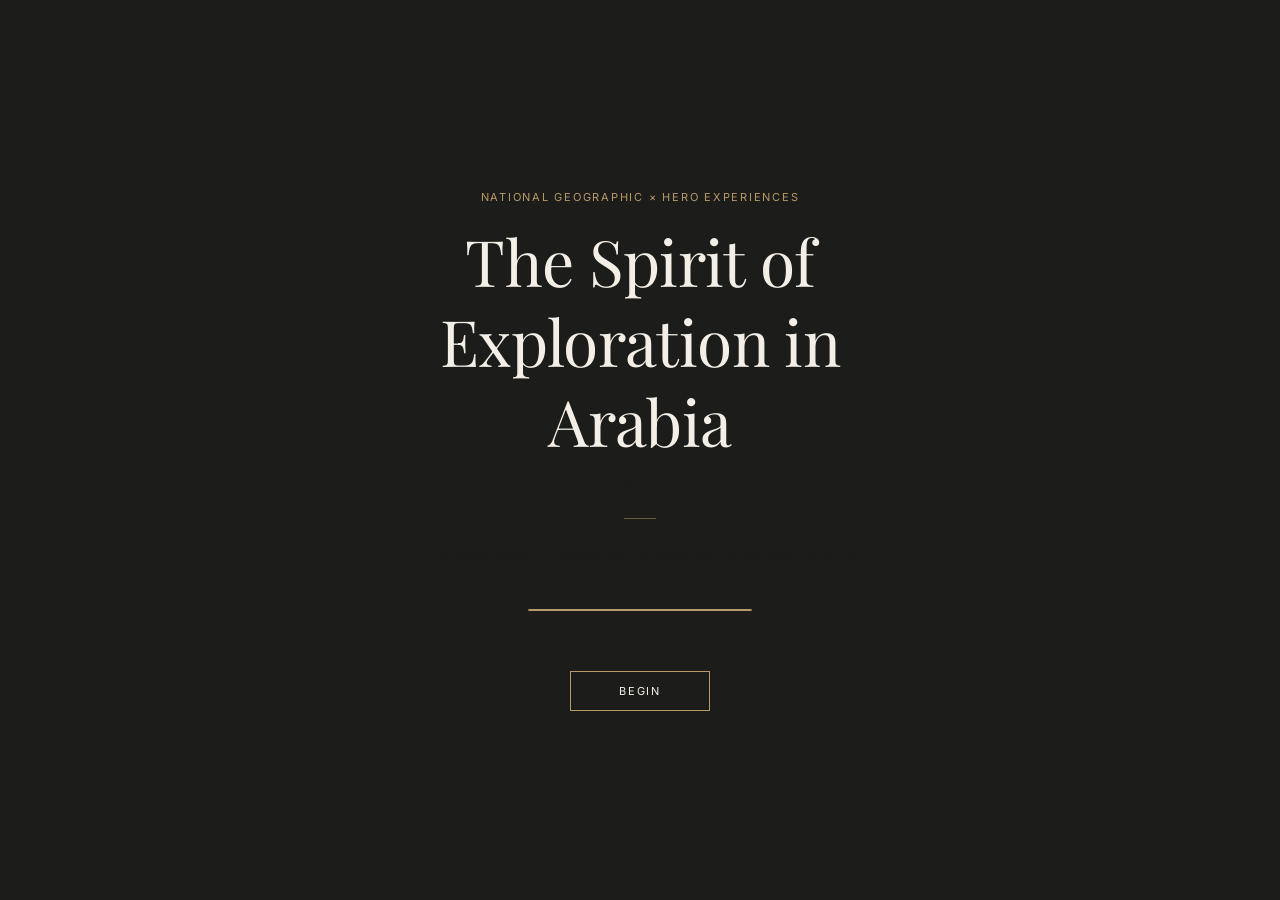
==== natgeo/index.html @ 559c43ec "Slide 11: restore full narrative, omit three desert bullets Restores second body paragraph ("Across " ====
<!doctype html>
<html lang="en-GB" data-deck-layout="locked">
<head>
<meta charset="utf-8">
<meta name="viewport" content="width=device-width, initial-scale=1, viewport-fit=cover">
<meta name="robots" content="noindex,nofollow">
<meta name="referrer" content="no-referrer">
<title>National Geographic × Hero Experiences — The Spirit of Exploration in Arabia</title>
<meta name="description" content="The spirit of exploration in Arabia — a story about discovery, landscape, and the case for an expedition built together.">
<meta name="theme-color" content="#1c1c1a">

<link rel="preload" href="../shared/fonts/playfair-display-400.woff2" as="font" type="font/woff2" crossorigin>
<link rel="preload" href="../shared/fonts/inter-400.woff2" as="font" type="font/woff2" crossorigin>
<link rel="preload" href="../shared/fonts/newsreader-400-italic.woff2" as="font" type="font/woff2" crossorigin>

<link rel="stylesheet" href="../shared/css/tokens.css">
<link rel="stylesheet" href="../shared/css/base.css">
<link rel="stylesheet" href="../shared/css/components.css">
<link rel="stylesheet" href="../shared/css/print.css" media="print">
</head>

<body>

<a href="#sec-cover" class="skip-link">Skip to deck</a>

<div class="review-banner" role="status" aria-live="polite">
  <span>Review mode — image-direction annotations visible</span>
  <span><kbd>R</kbd> to exit</span>
</div>

<div class="rotate-hint" role="dialog" aria-modal="true" aria-labelledby="rotate-hint-title">
  <div class="rotate-hint__view" data-rotate-view="portrait">
    <svg class="rotate-hint__icon rotate-hint__icon--rotate" viewBox="0 0 64 64" fill="none" stroke="currentColor" stroke-width="2" stroke-linecap="round" stroke-linejoin="round" aria-hidden="true">
      <rect x="22" y="6" width="20" height="52" rx="3"/>
      <line x1="28" y1="52" x2="36" y2="52"/>
    </svg>
    <h2 id="rotate-hint-title" class="rotate-hint__title">Rotate for the cinematic view</h2>
    <p class="rotate-hint__body">This deck reads best in landscape. Rotate your device for full-bleed imagery and side-by-side layouts.</p>
    <button class="rotate-hint__dismiss" type="button" data-rotate-hint-dismiss>Continue in portrait</button>
  </div>

  <div class="rotate-hint__view" data-rotate-view="landscape">
    <svg class="rotate-hint__icon" viewBox="0 0 64 64" fill="none" stroke="currentColor" stroke-width="2" stroke-linecap="round" stroke-linejoin="round" aria-hidden="true">
      <polyline points="10,22 10,10 22,10"/>
      <polyline points="42,10 54,10 54,22"/>
      <polyline points="54,42 54,54 42,54"/>
      <polyline points="22,54 10,54 10,42"/>
    </svg>
    <h2 class="rotate-hint__title">Go fullscreen</h2>
    <p class="rotate-hint__body">Tap below for the deepest immersion.</p>
    <button class="rotate-hint__action" type="button" data-rotate-hint-fullscreen>Enter fullscreen</button>
    <button class="rotate-hint__skip" type="button" data-rotate-hint-dismiss>Skip</button>
  </div>
</div>

<div id="splash" class="splash" role="dialog" aria-modal="true" aria-labelledby="splashTitle">
  <div class="splash__inner">
    <p class="splash__eyebrow">National Geographic × Hero Experiences</p>
    <h1 class="splash__title" id="splashTitle">The Spirit of Exploration in Arabia</h1>
    <p class="splash__subtitle">A story</p>
    <div class="splash__divider" aria-hidden="true"></div>
    <p class="splash__hint-text">This presentation is interactive. Navigate with arrow keys, scroll, or swipe.</p>
    <div class="splash__loader" aria-label="Loading images" id="splashLoader">
      <div class="splash__loader-bar" id="splashLoaderBar"></div>
    </div>
    <p class="splash__loading-label" id="splashLoadingLabel">Loading…</p>
    <button class="splash__btn" id="splashBtn" type="button" disabled aria-disabled="true">
      Begin
    </button>
  </div>
</div>

<main class="deck" id="deck" aria-label="National Geographic × Hero Experiences — The Spirit of Exploration in Arabia">

  <!-- =====================================================
       Slide 1 — Homepage / Cover (Immersive)
       Manager copy: NATIONAL GEOGRAPHIC × HERO EXPERIENCES /
       The Spirit of Exploration in Arabia
       ===================================================== -->
  <section class="section" id="sec-cover" data-slide="1" data-mode="immersive" data-image="full-bleed" aria-labelledby="cover-label">
    <div class="full-bleed full-bleed--soft-dim" aria-hidden="true">
      <picture class="responsive-image">
        <source type="image/webp" srcset="assets/images/01-cover-desktop.webp 1306w" sizes="100vw">
        <source type="image/jpeg" srcset="assets/images/01-cover-desktop.jpg 1306w" sizes="100vw">
        <img src="assets/images/01-cover-desktop.jpg" alt="" loading="eager" decoding="async" width="1306" height="871" fetchpriority="high">
      </picture>
    </div>

    <div class="section__meta meta">
      <span>01</span>
      <span>25.2°N · 55.3°E</span>
      <span>2026</span>
    </div>

    <div class="review-notes">
      <aside class="review-note review-note--intent" aria-label="Editorial intent">
        <span class="review-note__title">Intent</span>
        The deck opens as a story, not a pitch. First light on a dune, the lockup, a single line of intent. No claims, no badges. The cover and the closing slide bookend the deck — first light to last light.
      </aside>
      <aside class="review-note review-note--image" aria-label="Image-sourcing annotation">
        <span class="review-note__title">Image · Hero archive</span>
        Platinum Heritage landscape series — dune at first light, colour graded. Hero's own field photography. Quiet credibility, no signifiers.
      </aside>
    </div>

    <div class="section__inner cover">
      <div class="cover__type">
        <h1 id="cover-label" class="cover-label">National Geographic × Hero Experiences</h1>
        <p class="subhead">The Spirit of Exploration in Arabia</p>
        <p class="meta meta--on-dark">United Arab Emirates · 2026</p>
      </div>
    </div>

    <div class="section__foot">
      <div class="cover__logos" aria-label="Partner brandmarks">
        <picture class="brandmark__logo brandmark__logo--natgeo">
          <source type="image/webp" srcset="assets/images/natgeo-logo.webp">
          <img src="assets/images/natgeo-logo.png" alt="National Geographic" width="400" height="119" decoding="async">
        </picture>
        <picture class="brandmark__logo brandmark__logo--hero">
          <source type="image/webp" srcset="assets/images/hero-logo.webp">
          <img src="assets/images/hero-logo.png" alt="Hero Experiences Group" width="400" height="155" decoding="async">
        </picture>
      </div>
    </div>
  </section>

  <!-- =====================================================
       Slide 2 — 1. The Joy of Discovery (Immersive)
       ===================================================== -->
  <section class="section" id="sec-discovery" data-slide="2" data-mode="immersive" data-image="full-bleed" aria-labelledby="discovery-headline">
    <div class="full-bleed full-bleed--lower-band" aria-hidden="true">
      <picture class="responsive-image">
        <source type="image/webp" srcset="assets/images/Falcons-Platinum-100-mobile.webp 960w, assets/images/Falcons-Platinum-100-desktop.webp 1559w" sizes="100vw">
        <source type="image/jpeg" srcset="assets/images/Falcons-Platinum-100-mobile.jpg 960w, assets/images/Falcons-Platinum-100-desktop.jpg 1559w" sizes="100vw">
        <img src="assets/images/Falcons-Platinum-100-desktop.jpg" alt="" loading="lazy" decoding="async" width="1559" height="1009">
      </picture>
    </div>

    <div class="section__meta meta">
      <span>02</span>
      <span>25.2°N · 55.3°E</span>
      <span>2026</span>
    </div>

    <div class="review-notes">
      <aside class="review-note review-note--intent" aria-label="Editorial intent">
        <span class="review-note__title">Intent</span>
        The story begins with curiosity, not credentials. A falcon against an open horizon does the work of a hundred words. Establishes the documentary register the whole deck lives in.
      </aside>
      <aside class="review-note review-note--image" aria-label="Image-sourcing annotation">
        <span class="review-note__title">Image · Hero archive</span>
        Falcon in flight over the living desert — Platinum series. Field evidence: wildlife encountered, not staged.
      </aside>
    </div>

    <div class="section__inner" style="align-self: end;">
      <div class="overlay overlay--lower-band">
        <p class="meta meta--on-dark">The Joy of Discovery</p>
        <h2 id="discovery-headline" class="headline headline--lg headline--bone">The best journeys begin with curiosity.</h2>
        <div class="body">
          <p>A distant dune illuminated by the first light of day. A falcon gliding across an endless horizon. Tracks in the sand that reveal a story unseen. A conversation that changes how we understand a place.</p>
          <p>These are the moments that stay with us long after a journey ends. After years spent guiding guests through the deserts, mountains, and cultural landscapes of Arabia, we have seen how even the simplest moments of discovery can transform a person's connection to a place.</p>
        </div>
        <p class="caption">The world is still full of wonder.</p>
      </div>
    </div>
  </section>

  <!-- =====================================================
       Slide 3 — 2. Looking Closer (Restrained — split)
       ===================================================== -->
  <section class="section" id="sec-looking-closer" data-slide="3" data-mode="restrained" aria-labelledby="closer-headline">

    <div class="section__meta meta">
      <span>03</span>
      <span>24.8°N · 55.7°E</span>
      <span>2026</span>
    </div>

    <div class="review-notes">
      <aside class="review-note review-note--intent" aria-label="Editorial intent">
        <span class="review-note__title">Intent</span>
        Slows the pace. The argument is made through restraint — wildlife in habitat beside the lesson that the closer you look, the more there is to find. No claims yet, only attention.
      </aside>
      <aside class="review-note review-note--image" aria-label="Image-sourcing annotation">
        <span class="review-note__title">Image · Hero archive</span>
        Gazelle in DDCR habitat — wildlife thriving in an unexpected place. Conservation-magazine register.
      </aside>
    </div>

    <div class="section__inner">
      <div class="split">
        <div class="split__copy">
          <p class="section-label">Looking Closer</p>
          <h2 id="closer-headline" class="headline">At first glance, the landscapes of Arabia can seem vast and uncomplicated.</h2>
          <div class="body">
            <p>Yet the more time one spends here, the more the region reveals itself. Ancient wadis cut through mountains. Wildlife thrives in unexpected places. Seasonal migrations continue across landscapes that have shaped life for thousands of years.</p>
            <p>Every journey uncovers something new.</p>
          </div>
          <p class="pull pull--with-rule">It is a lesson we continue to learn ourselves: the closer you look, the more there is to discover.</p>
        </div>
        <div class="split__image" aria-hidden="true">
          <picture class="responsive-image">
            <source type="image/webp" srcset="assets/images/08-5-conservation-desktop.webp 900w" sizes="(max-width: 48em) 100vw, 50vw">
            <source type="image/jpeg" srcset="assets/images/08-5-conservation-desktop.jpg 900w" sizes="(max-width: 48em) 100vw, 50vw">
            <img src="assets/images/08-5-conservation-desktop.jpg" alt="" loading="lazy" decoding="async" width="900" height="1125">
          </picture>
        </div>
      </div>
    </div>
  </section>

  <!-- =====================================================
       Slide 4 — 3. Arabia (Immersive)
       ===================================================== -->
  <section class="section" id="sec-arabia" data-slide="4" data-mode="immersive" data-image="full-bleed" aria-labelledby="arabia-headline">
    <div class="full-bleed full-bleed--lower-band" aria-hidden="true">
      <picture class="responsive-image">
        <source type="image/webp" srcset="assets/images/03-5-arabia-mobile.webp 960w, assets/images/03-5-arabia-desktop.webp 1672w" sizes="100vw">
        <source type="image/jpeg" srcset="assets/images/03-5-arabia-mobile.jpg 960w, assets/images/03-5-arabia-desktop.jpg 1672w" sizes="100vw">
        <img src="assets/images/03-5-arabia-desktop.jpg" alt="" loading="lazy" decoding="async" width="1672" height="941">
      </picture>
    </div>

    <div class="section__meta meta">
      <span>04</span>
      <span>23.5°N · 54.0°E</span>
      <span>2026</span>
    </div>

    <div class="review-notes">
      <aside class="review-note review-note--intent" aria-label="Editorial intent">
        <span class="review-note__title">Intent</span>
        Geological and cultural scale, not tourist scale. Names Arabia as one of the world's great landscapes and earns the reader's seriousness for the chapters that follow.
      </aside>
    </div>

    <div class="section__inner" style="align-self: end;">
      <div class="overlay overlay--lower-band">
        <p class="meta meta--on-dark">Arabia</p>
        <h2 id="arabia-headline" class="headline headline--lg headline--bone">Arabia is one of the world's great landscapes.</h2>
        <div class="body">
          <p>A region where deserts, mountains, coastlines, islands, and ancient trade routes come together to form an extraordinary tapestry of natural and cultural heritage. For thousands of years, people have crossed these lands, adapting to their environment and building cultures deeply connected to place.</p>
          <p>Today, Arabia remains one of the world's most fascinating regions because so much of what makes it remarkable still endures.</p>
        </div>
      </div>
    </div>
  </section>

  <!-- =====================================================
       Slide 5 — 4. A Region of Stories (Restrained — split)
       ===================================================== -->
  <section class="section" id="sec-stories" data-slide="5" data-mode="restrained" aria-labelledby="stories-headline">

    <div class="section__meta meta">
      <span>05</span>
      <span>24.8°N · 55.7°E</span>
      <span>2026</span>
    </div>

    <div class="review-notes">
      <aside class="review-note review-note--intent" aria-label="Editorial intent">
        <span class="review-note__title">Intent</span>
        Moves from landscape to meaning. The stories are written into the land — migration routes, conservation, living traditions. The image carries the people; the copy names why they matter.
      </aside>
      <aside class="review-note review-note--image" aria-label="Image-sourcing annotation">
        <span class="review-note__title">Image · Hero archive</span>
        Bedouin gathering in the tent — living tradition, not performance. The storytellers are the families that still practise it.
      </aside>
    </div>

    <div class="section__inner">
      <div class="split">
        <div class="split__copy">
          <p class="section-label">A Region of Stories</p>
          <h2 id="stories-headline" class="headline">Every landscape tells a story.</h2>
          <div class="body">
            <p>Across Arabia, those stories are written into the land itself. They can be found in ancient migration routes, conservation successes, resilient communities, and traditions that continue to shape daily life today.</p>
            <p>Throughout our experiences across the region, we have watched travelers become increasingly curious about these stories and eager to engage with them more deeply.</p>
          </div>
          <p class="pull pull--with-rule">Exploration often begins with a landscape, but it is the stories behind it that create lasting meaning.</p>
        </div>
        <div class="split__image" aria-hidden="true">
          <picture class="responsive-image">
            <source type="image/webp" srcset="assets/images/08-5-culture-mobile.webp 960w, assets/images/08-5-culture-desktop.webp 1920w" sizes="(max-width: 48em) 100vw, 50vw">
            <source type="image/jpeg" srcset="assets/images/08-5-culture-mobile.jpg 960w, assets/images/08-5-culture-desktop.jpg 1920w" sizes="(max-width: 48em) 100vw, 50vw">
            <img src="assets/images/08-5-culture-desktop.jpg" alt="" loading="lazy" decoding="async" width="1920" height="1280">
          </picture>
        </div>
      </div>
    </div>
  </section>

  <!-- =====================================================
       Slide 6 — 5. What Makes a Place Memorable (Immersive)
       ===================================================== -->
  <section class="section" id="sec-memorable" data-slide="6" data-mode="immersive" data-image="full-bleed" aria-labelledby="memorable-headline">
    <div class="full-bleed full-bleed--soft-dim" aria-hidden="true">
      <picture class="responsive-image">
        <source type="image/webp" srcset="assets/images/Campfire-Platinum-27-mobile.webp 960w, assets/images/Campfire-Platinum-27-desktop.webp 1920w" sizes="100vw">
        <source type="image/jpeg" srcset="assets/images/Campfire-Platinum-27-mobile.jpg 960w, assets/images/Campfire-Platinum-27-desktop.jpg 1920w" sizes="100vw">
        <img src="assets/images/Campfire-Platinum-27-desktop.jpg" alt="" loading="lazy" decoding="async" width="1920" height="1512" style="object-position: center 55%;">
      </picture>
    </div>

    <div class="section__meta meta">
      <span>06</span>
      <span>24.8°N · 55.7°E</span>
      <span>2026</span>
    </div>

    <div class="review-notes">
      <aside class="review-note review-note--intent" aria-label="Editorial intent">
        <span class="review-note__title">Intent</span>
        The emotional thesis of the story: it is rarely the itinerary we remember. A fire under stars holds the feeling the words describe — a place made memorable by a moment, not an agenda.
      </aside>
      <aside class="review-note review-note--image" aria-label="Image-sourcing annotation">
        <span class="review-note__title">Image · Hero archive</span>
        Campfire beneath the desert sky — a small group, one fire. Intimacy against scale.
      </aside>
    </div>

    <div class="section__inner">
      <div class="overlay">
        <p class="meta meta--on-dark">What Makes a Place Memorable</p>
        <h2 id="memorable-headline" class="headline headline--lg headline--bone">Long after a journey ends, it is rarely the itinerary we remember.</h2>
        <p class="caption">Instead, we remember the moments that changed how we saw a place: a landscape at first light, an unexpected wildlife encounter, or a conversation that revealed a different way of life. The most meaningful journeys do more than show us something new. They deepen our understanding of nature, culture, history, and ultimately ourselves.</p>
      </div>
    </div>
  </section>

  <!-- =====================================================
       Slide 7 — 6. The National Geographic Spirit (Restrained — text only)
       ===================================================== -->
  <section class="section" id="sec-natgeo-spirit" data-slide="7" data-mode="restrained" aria-labelledby="spirit-headline">

    <div class="section__meta meta">
      <span>07</span>
      <span>25.2°N · 55.3°E</span>
      <span>2026</span>
    </div>

    <div class="review-notes">
      <aside class="review-note review-note--intent" aria-label="Editorial intent">
        <span class="review-note__title">Intent</span>
        Honours National Geographic in words, not logos. The stargazing image on the right is the visual argument — a guide pointing at stars is the spirit of NatGeo exploration made literal and field-real.
      </aside>
      <aside class="review-note review-note--image" aria-label="Image-sourcing annotation">
        <span class="review-note__title">Image · Hero archive</span>
        Telescope-led astronomy with a guide — field science, field curiosity. The image is from slide 12 (Education) and echoes NatGeo's mission without using any NatGeo-owned imagery.
      </aside>
    </div>

    <div class="section__inner">
      <div class="split">
        <div class="split__copy">
          <p class="section-label">The National Geographic Spirit</p>
          <h2 id="spirit-headline" class="headline">For more than a century, National Geographic has inspired people to explore the world with curiosity and purpose.</h2>
          <div class="body" style="margin-top: var(--space-5);">
            <p>Its legacy is rooted in discovery, science, conservation, and storytelling. Through its work, generations have been encouraged not only to see new places, but to understand them more deeply.</p>
          </div>
          <p class="pull pull--with-rule">That spirit of exploration continues to resonate today, and it is one of the reasons Arabia presents such a compelling opportunity. Beneath its dramatic landscapes lies a wealth of natural, cultural, and human stories waiting to be explored.</p>
        </div>
        <div class="split__image" aria-hidden="true" style="max-height: 680px;">
          <picture class="responsive-image">
            <source type="image/webp" srcset="assets/images/08-5-education-desktop.webp 900w" sizes="(max-width: 48em) 100vw, 50vw">
            <source type="image/jpeg" srcset="assets/images/08-5-education-desktop.jpg 900w" sizes="(max-width: 48em) 100vw, 50vw">
            <img src="assets/images/08-5-education-desktop.jpg" alt="" loading="lazy" decoding="async" width="900" height="1125">
          </picture>
        </div>
      </div>
    </div>
  </section>

  <!-- =====================================================
       Slide 8 — 7. Why This Feels Natural (Immersive)
       ===================================================== -->
  <section class="section" id="sec-natural" data-slide="8" data-mode="immersive" data-image="full-bleed" aria-labelledby="natural-headline">
    <div class="full-bleed full-bleed--soft-dim" aria-hidden="true">
      <picture class="responsive-image">
        <source type="image/webp" srcset="assets/images/07-solution-mobile.webp 960w, assets/images/07-solution-desktop.webp 1920w" sizes="100vw">
        <source type="image/jpeg" srcset="assets/images/07-solution-mobile.jpg 960w, assets/images/07-solution-desktop.jpg 1920w" sizes="100vw">
        <img src="assets/images/07-solution-desktop.jpg" alt="" loading="lazy" decoding="async" width="1920" height="1281">
      </picture>
    </div>

    <div class="section__meta meta">
      <span>08</span>
      <span>24.8°N · 55.7°E</span>
      <span>2026</span>
    </div>

    <div class="review-notes">
      <aside class="review-note review-note--intent" aria-label="Editorial intent">
        <span class="review-note__title">Intent</span>
        Makes the partnership feel inevitable rather than transactional. Arabia is exactly the kind of place National Geographic has always been drawn to — nature, culture, history, and human experience in one landscape.
      </aside>
    </div>

    <div class="section__inner">
      <div class="overlay overlay--lower-band">
        <p class="meta meta--on-dark">Why This Feels Natural</p>
        <h2 id="natural-headline" class="headline headline--lg headline--bone">National Geographic has always been drawn to places where nature, culture, history, and human experience intersect.</h2>
        <p class="caption">Arabia offers exactly that. Its landscapes have been shaped by movement, adaptation, and connection for thousands of years. Here, conservation stories sit alongside living traditions, and ancient routes continue to influence modern exploration. It is a region that rewards curiosity and invites deeper discovery.</p>
      </div>
    </div>
  </section>

  <!-- =====================================================
       Slide 9 — 8. Why We Believe This Matters (Restrained — split)
       Credentials woven into narrative (per manager) — field photo, not logos.
       ===================================================== -->
  <section class="section" id="sec-why-matters" data-slide="9" data-mode="restrained" aria-labelledby="matters-headline">

    <div class="section__meta meta">
      <span>09</span>
      <span>24.8°N · 55.7°E</span>
      <span>2026</span>
    </div>

    <div class="review-notes">
      <aside class="review-note review-note--intent" aria-label="Editorial intent">
        <span class="review-note__title">Intent</span>
        Hero's credibility, told as story, not résumé. The brands and the numbers (Platinum Heritage, balloon flights, hundreds of thousands of guests, a decade) live inside the prose; the image shows Hero already behaving like an expedition operator. No awards wall, no logos.
      </aside>
      <aside class="review-note review-note--image" aria-label="Image-sourcing annotation">
        <span class="review-note__title">Image · Hero archive</span>
        A guide and guests in the field — the credential is the operating evidence, not a certificate. Field photography replaces the old credentials slide.
      </aside>
    </div>

    <div class="section__inner">
      <div class="split">
        <div class="split__copy">
          <p class="section-label">Why We Believe This Matters</p>
          <h2 id="matters-headline" class="headline">For more than a decade, Hero Experiences has introduced guests to some of Arabia's most remarkable landscapes.</h2>
          <div class="body">
            <p>Through Platinum Heritage, Hero Balloon Flights, The Dubai Balloon, and Absolute Adventure, we have welcomed hundreds of thousands of guests to the region. Across deserts, mountains, heritage sites, and wilderness areas, we have seen the same pattern emerge again and again. People often arrive expecting an activity and leave with something far more meaningful: a connection to the landscape, the culture, and the stories that define a place.</p>
            <p>Through years of operating immersive experiences across Arabia, we have built the local expertise, partnerships, and operational capability needed to transform exploration into meaningful guest experiences.</p>
          </div>
          <p class="pull pull--with-rule">We believe National Geographic is uniquely positioned to deepen that connection.</p>
        </div>
        <div class="split__image" aria-hidden="true">
          <picture class="responsive-image">
            <source type="image/webp" srcset="assets/images/05a-hero-mobile.webp 960w, assets/images/05a-hero-desktop.webp 1400w" sizes="(max-width: 48em) 100vw, 50vw">
            <source type="image/jpeg" srcset="assets/images/05a-hero-mobile.jpg 960w, assets/images/05a-hero-desktop.jpg 1400w" sizes="(max-width: 48em) 100vw, 50vw">
            <img src="assets/images/05a-hero-desktop.jpg" alt="" loading="lazy" decoding="async" width="1400" height="2100">
          </picture>
        </div>
      </div>
    </div>
  </section>

  <!-- =====================================================
       Slide 10 — 9. The Opportunity (Immersive)
       ===================================================== -->
  <section class="section" id="sec-opportunity" data-slide="10" data-mode="immersive" data-image="full-bleed" aria-labelledby="opportunity-headline">
    <div class="full-bleed full-bleed--soft-dim" aria-hidden="true">
      <picture class="responsive-image">
        <source type="image/webp" srcset="assets/images/03-vision-mobile.webp 960w, assets/images/03-vision-desktop.webp 1920w" sizes="100vw">
        <source type="image/jpeg" srcset="assets/images/03-vision-mobile.jpg 960w, assets/images/03-vision-desktop.jpg 1920w" sizes="100vw">
        <img src="assets/images/03-vision-desktop.jpg" alt="" loading="lazy" decoding="async" width="1920" height="2881">
      </picture>
    </div>

    <div class="section__meta meta">
      <span>10</span>
      <span>25.2°N · 55.3°E</span>
      <span>2026</span>
    </div>

    <div class="review-notes">
      <aside class="review-note review-note--intent" aria-label="Editorial intent">
        <span class="review-note__title">Intent</span>
        Names what the two organisations can make together — an expedition experience rooted in exploration, learning, conservation, and discovery. Not a tour. The first time the deck states the proposition, and it lands as possibility, not pitch.
      </aside>
    </div>

    <div class="section__inner">
      <div class="overlay">
        <p class="meta meta--on-dark">The Opportunity</p>
        <h2 id="opportunity-headline" class="headline headline--bone">Together, National Geographic and Hero Experiences can create an expedition experience rooted in exploration, learning, conservation, and discovery.</h2>
        <p class="caption">Not simply a tour or an attraction, but a thoughtfully designed journey that helps travelers better understand one of the world's most remarkable regions. By combining National Geographic's legacy of storytelling and exploration with Hero's experience operating immersive adventures across Arabia, we have an opportunity to create something genuinely distinctive.</p>
      </div>
    </div>
  </section>

  <!-- =====================================================
       Slide 11 — 10. Beginning in Abu Dhabi (Immersive — list)
       ===================================================== -->
  <section class="section" id="sec-abu-dhabi" data-slide="11" data-mode="restrained" aria-labelledby="abudhabi-headline">

    <div class="section__meta meta">
      <span>11</span>
      <span>24.4°N · 54.4°E</span>
      <span>2026</span>
    </div>

    <div class="review-notes">
      <aside class="review-note review-note--intent" aria-label="Editorial intent">
        <span class="review-note__title">Intent</span>
        The three tabs turn the Abu Dhabi chapter into a curated field survey — reader moves through Desert, Coastal, Mountain like turning pages in a NatGeo feature. Each landscape photograph is evidence that the expedition has range.
      </aside>
      <aside class="review-note review-note--image" aria-label="Image-sourcing annotation">
        <span class="review-note__title">Images · to be commissioned (Coastal + Mountain)</span>
        Desert tab uses existing Hero archive (DDCR reserve). Coastal and Mountain tabs are placeholders — commission: mangrove channel (coastal), Ras Al Khaimah ridgeline (mountain). Both at golden hour, documentary register.
      </aside>
    </div>

    <div class="section__inner">
      <p class="section-label">Beginning in Abu Dhabi</p>
      <h2 id="abudhabi-headline" class="headline">Every great expedition needs a place to begin.</h2>
      <div class="body" style="margin-top: var(--space-4);">
        <p>In Abu Dhabi, different worlds come into close proximity. Vast desert horizons meet coastal ecosystems. Protected wildlife landscapes sit alongside living cultural traditions that remain closely tied to place.</p>
        <p>Across the UAE, identity is shaped by three interconnected landscapes and ways of life: desert, coastal, and mountain. The coastal heritage of the UAE, rooted in its founding communities, maritime traditions, and seafaring culture, remains one of its least interpreted dimensions for contemporary travelers. Here, that coastal story is not separate from the desert, but part of a continuous landscape of movement, trade, and survival shaped over generations.</p>
      </div>

      <div class="tabs-editorial" role="tablist" data-tabs-editorial style="margin-top: var(--space-5);">
        <button class="tab-btn-editorial is-active" type="button" role="tab" data-tab="desert" aria-selected="true">Desert</button>
        <button class="tab-btn-editorial" type="button" role="tab" data-tab="coastal" aria-selected="false">Coastal</button>
        <button class="tab-btn-editorial" type="button" role="tab" data-tab="mountain" aria-selected="false">Mountain</button>
      </div>

      <div class="tab-panel-editorial is-active" data-tab="desert" role="tabpanel">
        <div class="landscape-tab">
          <picture class="responsive-image">
            <source type="image/webp" srcset="assets/images/Place_Right_DDCR-mobile.webp 960w, assets/images/Place_Right_DDCR-desktop.webp 1920w" sizes="100vw">
            <source type="image/jpeg" srcset="assets/images/Place_Right_DDCR-mobile.jpg 960w, assets/images/Place_Right_DDCR-desktop.jpg 1920w" sizes="100vw">
            <img src="assets/images/Place_Right_DDCR-desktop.jpg" alt="Dubai Desert Conservation Reserve — vast dunes and ghaf trees in a protected landscape" loading="lazy" decoding="async" width="1920" height="1080" style="object-position: center 75%;">
          </picture>
        </div>
        <p class="landscape-tab__caption">The Dubai Desert Conservation Reserve — UAE's first national park. Vast dunes, oryx, gazelle, and ghaf forest restored over three decades of active conservation.</p>
      </div>

      <div class="tab-panel-editorial" data-tab="coastal" role="tabpanel">
        <div class="landscape-tab landscape-tab--placeholder" role="img" aria-label="Coastal landscape — image to be commissioned">
          <aside class="image-placeholder-note">
            <span class="image-placeholder-note__title">Image · to be commissioned · Coastal</span>
            <p class="image-placeholder-note__body">Mangrove channel at low tide, golden hour. Kayak or small boat in mid-ground. Roots visible, water reflective. Documentary register — no people staged.</p>
            <span class="image-placeholder-note__test">Test: conservation geography magazine, not a tourism brochure.</span>
          </aside>
        </div>
        <p class="landscape-tab__caption">Coastal mangrove ecosystems, island wildlife habitats, and living Emirati culture shaped by land and sea — the dimensions of Abu Dhabi that most expeditions have yet to reach.</p>
      </div>

      <div class="tab-panel-editorial" data-tab="mountain" role="tabpanel">
        <div class="landscape-tab landscape-tab--placeholder" role="img" aria-label="Mountain landscape — image to be commissioned">
          <aside class="image-placeholder-note">
            <span class="image-placeholder-note__title">Image · to be commissioned · Mountain</span>
            <p class="image-placeholder-note__body">Ras Al Khaimah ridgeline at blue hour. Dramatic relief, rocky terrain. No figures — landscape only. Atmospheric mist optional.</p>
            <span class="image-placeholder-note__test">Test: Nat Geo geography feature, not a hiking brochure.</span>
          </aside>
        </div>
        <p class="landscape-tab__caption">The mountains of Ras Al Khaimah and the wadis of the northern emirates — a dramatic counterpoint to the desert, shaped by the same patterns of movement and survival.</p>
      </div>

      <p class="pull pull--with-rule" style="margin-top: var(--space-5);">Taken together, these elements create the conditions for something uncommon in the region: an experience where landscape, heritage, and identity are understood as one interconnected story.</p>
    </div>
  </section>

  <!-- =====================================================
       Slide 12 — 11. The Expedition Experience (Restrained — list + image)
       ===================================================== -->
  <section class="section" id="sec-expedition" data-slide="12" data-mode="restrained" aria-labelledby="expedition-headline">

    <div class="section__meta meta">
      <span>12</span>
      <span>24.4°N · 54.4°E</span>
      <span>2026</span>
    </div>

    <div class="review-notes">
      <aside class="review-note review-note--intent" aria-label="Editorial intent">
        <span class="review-note__title">Intent</span>
        What a journey would actually hold — built around curiosity, exploration, and understanding. The list is the slide; each line is a field discipline, not a marketing pillar. The image grounds it in real practice.
      </aside>
      <aside class="review-note review-note--image" aria-label="Image-sourcing annotation">
        <span class="review-note__title">Image · Hero archive</span>
        Telescope-led astronomy with a guide — field learning in practice. Coastal and island ecosystem material to be commissioned (see Abu Dhabi chapter).
      </aside>
    </div>

    <div class="section__inner">
      <div class="split" data-swap-gallery>
        <div class="split__copy" style="gap: var(--space-3); padding-block: var(--space-3);">
          <p class="section-label">The Expedition Experience</p>
          <h2 id="expedition-headline" class="headline">Each journey would be built around curiosity, exploration, and understanding.</h2>
          <ul class="list list--ruled list--swap" role="list" style="margin-top: var(--space-4);">
            <li data-swap="wildlife" class="is-active">Wildlife observation and tracking</li>
            <li data-swap="conservation">Conservation programs and field experiences</li>
            <li data-swap="ecology">Desert ecology and geology</li>
            <li data-swap="astronomy">Astronomy and navigation</li>
            <li data-swap="photography">Photography and storytelling</li>
            <li data-swap="culture">Cultural encounters and heritage interpretation</li>
            <li data-swap="coastal">Exploration of coastal and island ecosystems</li>
          </ul>
          <p class="pull pull--with-rule">Together, these experiences create a deeper and more complete understanding of Arabia and its people, landscapes, and wildlife.</p>
        </div>
        <div class="split__image" aria-hidden="true" style="max-height: 680px;">

          <div class="swap-panel is-active" data-swap-panel="wildlife">
            <picture class="responsive-image">
              <source type="image/webp" srcset="assets/images/Falcons-Platinum-100-mobile.webp 960w, assets/images/Falcons-Platinum-100-desktop.webp 1559w" sizes="50vw">
              <source type="image/jpeg" srcset="assets/images/Falcons-Platinum-100-mobile.jpg 960w, assets/images/Falcons-Platinum-100-desktop.jpg 1559w" sizes="50vw">
              <img src="assets/images/Falcons-Platinum-100-desktop.jpg" alt="" loading="lazy" decoding="async" width="1559" height="1009">
            </picture>
          </div>

          <div class="swap-panel" data-swap-panel="conservation">
            <picture class="responsive-image">
              <source type="image/webp" srcset="assets/images/08-5-conservation-desktop.webp 900w" sizes="50vw">
              <source type="image/jpeg" srcset="assets/images/08-5-conservation-desktop.jpg 900w" sizes="50vw">
              <img src="assets/images/08-5-conservation-desktop.jpg" alt="" loading="lazy" decoding="async" width="900" height="1125">
            </picture>
          </div>

          <div class="swap-panel" data-swap-panel="ecology">
            <picture class="responsive-image">
              <source type="image/webp" srcset="assets/images/03-5-arabia-mobile.webp 960w, assets/images/03-5-arabia-desktop.webp 1672w" sizes="50vw">
              <source type="image/jpeg" srcset="assets/images/03-5-arabia-mobile.jpg 960w, assets/images/03-5-arabia-desktop.jpg 1672w" sizes="50vw">
              <img src="assets/images/03-5-arabia-desktop.jpg" alt="" loading="lazy" decoding="async" width="1672" height="941">
            </picture>
          </div>

          <div class="swap-panel" data-swap-panel="astronomy">
            <picture class="responsive-image">
              <source type="image/webp" srcset="assets/images/08-5-education-desktop.webp 900w" sizes="50vw">
              <source type="image/jpeg" srcset="assets/images/08-5-education-desktop.jpg 900w" sizes="50vw">
              <img src="assets/images/08-5-education-desktop.jpg" alt="" loading="lazy" decoding="async" width="900" height="1125">
            </picture>
          </div>

          <div class="swap-panel" data-swap-panel="photography">
            <picture class="responsive-image">
              <source type="image/webp" srcset="assets/images/Camels-Platinum-27-mobile.webp 960w, assets/images/Camels-Platinum-27-desktop.webp 1800w" sizes="50vw">
              <source type="image/jpeg" srcset="assets/images/Camels-Platinum-27-mobile.jpg 960w, assets/images/Camels-Platinum-27-desktop.jpg 1800w" sizes="50vw">
              <img src="assets/images/Camels-Platinum-27-desktop.jpg" alt="" loading="lazy" decoding="async" width="1800" height="1200">
            </picture>
          </div>

          <div class="swap-panel" data-swap-panel="culture">
            <picture class="responsive-image">
              <source type="image/webp" srcset="assets/images/08-5-culture-mobile.webp 960w, assets/images/08-5-culture-desktop.webp 1920w" sizes="50vw">
              <source type="image/jpeg" srcset="assets/images/08-5-culture-mobile.jpg 960w, assets/images/08-5-culture-desktop.jpg 1920w" sizes="50vw">
              <img src="assets/images/08-5-culture-desktop.jpg" alt="" loading="lazy" decoding="async" width="1920" height="1280">
            </picture>
          </div>

          <div class="swap-panel" data-swap-panel="coastal">
            <div style="width:100%;height:100%;background:linear-gradient(135deg,#2d5a6b,#1c3a45);display:flex;align-items:center;justify-content:center;">
              <aside class="image-placeholder-note" style="position:relative;inset:auto;background:transparent;">
                <span class="image-placeholder-note__title">Image · to be commissioned · Coastal ecosystem</span>
                <p class="image-placeholder-note__body">Mangrove channel, island habitat, or dhow in coastal waters. Golden hour, documentary register.</p>
              </aside>
            </div>
          </div>

        </div>
      </div>
    </div>
  </section>

  <!-- =====================================================
       Slide 13 — 12. Conservation in Action (Immersive)
       ===================================================== -->
  <section class="section" id="sec-conservation" data-slide="13" data-mode="immersive" data-image="full-bleed" aria-labelledby="conservation-headline">
    <div class="full-bleed full-bleed--soft-dim" aria-hidden="true">
      <picture class="responsive-image">
        <source type="image/webp" srcset="assets/images/08-5-conservation-desktop.webp 900w" sizes="100vw">
        <source type="image/jpeg" srcset="assets/images/08-5-conservation-desktop.jpg 900w" sizes="100vw">
        <img src="assets/images/08-5-conservation-desktop.jpg" alt="" loading="lazy" decoding="async" width="900" height="1125" style="object-position: center 40%;">
      </picture>
    </div>

    <div class="section__meta meta">
      <span>13</span>
      <span>24.8°N · 55.7°E</span>
      <span>2026</span>
    </div>

    <div class="review-notes">
      <aside class="review-note review-note--intent" aria-label="Editorial intent">
        <span class="review-note__title">Intent</span>
        Conservation as a story, witnessed rather than claimed. The DDCR credential is woven in narratively — more than a decade operating inside the reserve — and frames responsible tourism as something guests would see firsthand.
      </aside>
      <aside class="review-note review-note--image" aria-label="Image-sourcing annotation">
        <span class="review-note__title">Image · Hero archive</span>
        Gazelles in the Dubai Desert Conservation Reserve — species returning to a restored landscape.
      </aside>
    </div>

    <div class="section__inner" style="align-self: end;">
      <div class="overlay overlay--lower-band">
        <p class="meta meta--on-dark">Conservation in Action</p>
        <h2 id="conservation-headline" class="headline headline--lg headline--bone">Some of the most inspiring stories in Arabia are conservation stories.</h2>
        <div class="body">
          <p>Across the region, protected habitats are being restored, wildlife populations are recovering, and species are returning to landscapes they once called home. Through more than a decade of operating experiences within the Dubai Desert Conservation Reserve, we have seen firsthand how responsible tourism can support conservation while creating meaningful connections between people and nature.</p>
        </div>
        <p class="caption">Guests would have the opportunity not only to learn about these initiatives, but to witness them firsthand, transforming conservation from an abstract concept into a tangible and memorable experience.</p>
      </div>
    </div>
  </section>

  <!-- =====================================================
       Slide 14 — 13. Stories That Travel (Restrained — split)
       ===================================================== -->
  <section class="section" id="sec-stories-travel" data-slide="14" data-mode="restrained" aria-labelledby="travel-headline">

    <div class="section__meta meta">
      <span>14</span>
      <span>25.2°N · 55.3°E</span>
      <span>2026</span>
    </div>

    <div class="review-notes">
      <aside class="review-note review-note--intent" aria-label="Editorial intent">
        <span class="review-note__title">Intent</span>
        Connects the expedition to National Geographic's core gift — storytelling that reaches people who may never visit. The journey does not end when guests return home; it travels through imagery, education, and conservation.
      </aside>
      <aside class="review-note review-note--image" aria-label="Image-sourcing annotation">
        <span class="review-note__title">Image · Hero archive</span>
        Camel caravan at golden hour — the kind of frame that sparks a conversation long after the journey ends.
      </aside>
    </div>

    <div class="section__inner">
      <div class="split">
        <div class="split__copy">
          <p class="section-label">Stories That Travel</p>
          <h2 id="travel-headline" class="headline">The most meaningful expeditions do not end when guests return home.</h2>
          <div class="body">
            <p>They continue through the photographs that spark conversation, the wildlife encounters that reshape perspective, and the stories people share long after the journey is over.</p>
            <p>For National Geographic, storytelling has always been a way of connecting people to places they may never visit themselves. An expedition in Arabia creates opportunities for those stories to reach new audiences through imagery, education, conservation, and personal experience.</p>
          </div>
          <p class="pull pull--with-rule">The result is a legacy that extends well beyond the expedition itself.</p>
        </div>
        <div class="split__image" aria-hidden="true">
          <picture class="responsive-image">
            <source type="image/webp" srcset="assets/images/Camels-Platinum-27-mobile.webp 960w, assets/images/Camels-Platinum-27-desktop.webp 1800w" sizes="(max-width: 48em) 100vw, 50vw">
            <source type="image/jpeg" srcset="assets/images/Camels-Platinum-27-mobile.jpg 960w, assets/images/Camels-Platinum-27-desktop.jpg 1800w" sizes="(max-width: 48em) 100vw, 50vw">
            <img src="assets/images/Camels-Platinum-27-desktop.jpg" alt="" loading="lazy" decoding="async" width="1800" height="1200">
          </picture>
        </div>
      </div>
    </div>
  </section>

  <!-- =====================================================
       Slide 15 — 14. Looking Beyond the Horizon (Immersive — list)
       ===================================================== -->
  <section class="section" id="sec-horizon" data-slide="15" data-mode="immersive" data-image="full-bleed" aria-labelledby="horizon-headline">
    <div class="full-bleed full-bleed--soft-dim" aria-hidden="true">
      <picture class="responsive-image">
        <source type="image/webp" srcset="assets/images/11-horizon-mobile.webp 960w, assets/images/11-horizon-desktop.webp 1920w" sizes="100vw">
        <source type="image/jpeg" srcset="assets/images/11-horizon-mobile.jpg 960w, assets/images/11-horizon-desktop.jpg 1920w" sizes="100vw">
        <img src="assets/images/11-horizon-desktop.jpg" alt="" loading="lazy" decoding="async" width="1920" height="1080">
      </picture>
    </div>

    <div class="section__meta meta">
      <span>15</span>
      <span>26.0°N · 56.1°E</span>
      <span>2026</span>
    </div>

    <div class="review-notes">
      <aside class="review-note review-note--intent" aria-label="Editorial intent">
        <span class="review-note__title">Intent</span>
        Abu Dhabi is one chapter, not the whole book. Names the wider canvas — Ras Al Khaimah, AlUla, Saudi Arabia, Musandam, Jordan — and frames a long-term platform without overreaching. Ambition stated quietly.
      </aside>
    </div>

    <div class="section__inner" style="align-self: end;">
      <div class="overlay overlay--lower-band">
        <p class="meta meta--on-dark">Looking Beyond the Horizon</p>
        <h2 id="horizon-headline" class="headline headline--lg headline--bone">While Abu Dhabi provides a compelling starting point, it is only one chapter in a much larger story.</h2>
        <div class="body">
          <p>Across Arabia, an extraordinary range of landscapes awaits exploration: the mountains of Ras Al Khaimah, the sandstone valleys of AlUla, the deserts of Saudi Arabia, the fjords of Musandam, and the wilderness areas of Jordan.</p>
        </div>
        <p class="caption">Each destination reveals a different perspective on the region's natural and cultural heritage. Together, they form the foundation for a long-term platform of expedition experiences across Arabia.</p>
      </div>
    </div>
  </section>

  <!-- =====================================================
       Slide 16 — 15. A Shared Approach to Exploration (Restrained — text)
       ===================================================== -->
  <section class="section" id="sec-shared" data-slide="16" data-mode="restrained" aria-labelledby="shared-headline">

    <div class="section__meta meta">
      <span>16</span>
      <span>25.2°N · 55.3°E</span>
      <span>2026</span>
    </div>

    <div class="review-notes">
      <aside class="review-note review-note--intent" aria-label="Editorial intent">
        <span class="review-note__title">Intent</span>
        The partnership argument reduced to its simplest form: a shared reason for doing the work. Restrained and declarative — the connection lies not only in what each does, but in why. Sets up the invitation.
      </aside>
    </div>

    <div class="section__inner">
      <p class="section-label">A Shared Approach to Exploration</p>
      <h2 id="shared-headline" class="headline">At its core, this opportunity is built on a simple idea: helping people develop a deeper understanding of the world around them.</h2>
      <div class="body" style="margin-top: var(--space-6);">
        <p>National Geographic has spent generations inspiring curiosity, advancing knowledge, and encouraging meaningful exploration. Through our own experiences across Arabia, we have seen how powerful those same principles can be when brought to life in the field.</p>
      </div>
      <p class="pull pull--with-rule">This is why the partnership feels so natural. The connection lies not only in what we do, but in why we do it.</p>
    </div>
  </section>

  <!-- =====================================================
       Slide 17 — 16. An Invitation (Restrained — declaration)
       ===================================================== -->
  <section class="section" id="sec-invitation" data-slide="17" data-mode="restrained" aria-labelledby="invitation-headline">

    <div class="section__meta meta">
      <span>17</span>
      <span>25.2°N · 55.3°E</span>
      <span>2026</span>
    </div>

    <div class="review-notes">
      <aside class="review-note review-note--intent" aria-label="Editorial intent">
        <span class="review-note__title">Intent</span>
        The ask, as an invitation rather than a demand. Names the shared values and opens a conversation. Declarative and warm — the soft close the whole story has earned. No hard ask, no pricing.
      </aside>
    </div>

    <div class="section__inner" style="text-align: center;">
      <p class="section-label" style="margin-inline: auto;">An Invitation</p>
      <h2 id="invitation-headline" class="headline" style="margin-inline: auto; max-width: 28ch;">Arabia remains one of the world's most fascinating regions, where remarkable landscapes, wildlife, history, and living culture come together.</h2>
      <blockquote class="declaration" style="margin-top: var(--space-5); margin-inline: auto; max-width: 46ch;">
        We believe there is an opportunity to create an expedition experience that reflects the values both organizations share: curiosity, exploration, conservation, education, and storytelling. Together, National Geographic and Hero Experiences can help travelers discover Arabia in a deeper and more meaningful way.
      </blockquote>
      <p class="close-line" style="margin-inline: auto; margin-top: var(--space-5); padding-top: var(--space-4); border-top: var(--rule-hairline) solid var(--rule-fine); max-width: 34ch;">We would welcome the opportunity to begin that conversation.</p>
    </div>
  </section>

  <!-- =====================================================
       Slide 18 — Closing bookend (Immersive)
       Manager copy: NATIONAL GEOGRAPHIC × HERO EXPERIENCES / Exploring Arabia
       ===================================================== -->
  <section class="section" id="sec-closing" data-slide="18" data-mode="immersive" data-image="full-bleed" aria-labelledby="closing-headline">
    <div class="full-bleed full-bleed--soft-dim" aria-hidden="true">
      <picture class="responsive-image">
        <source type="image/webp" srcset="assets/images/13-closing-mobile.webp 960w, assets/images/13-closing-desktop.webp 1749w" sizes="100vw">
        <source type="image/jpeg" srcset="assets/images/13-closing-mobile.jpg 960w, assets/images/13-closing-desktop.jpg 1749w" sizes="100vw">
        <img src="assets/images/13-closing-desktop.jpg" alt="" loading="lazy" decoding="async" width="1749" height="2624" style="object-position: center 65%;">
      </picture>
    </div>

    <div class="section__meta meta">
      <span>18</span>
      <span>25.2°N · 55.3°E</span>
      <span>2026</span>
    </div>

    <div class="review-notes">
      <aside class="review-note review-note--intent" aria-label="Editorial intent">
        <span class="review-note__title">Intent</span>
        Bookend. The deck closes where it opened, the day having moved — first light to last light. The lockup returns with a new line, "Exploring Arabia." Quiet, no flourish.
      </aside>
    </div>

    <div class="section__inner cover">
      <div class="cover__type">
        <h2 id="closing-headline" class="cover-label">National Geographic × Hero Experiences</h2>
        <p class="subhead">Exploring Arabia</p>
      </div>
    </div>

    <div class="section__foot">
      <div class="cover__logos" aria-label="Partner brandmarks">
        <picture class="brandmark__logo brandmark__logo--natgeo">
          <source type="image/webp" srcset="assets/images/natgeo-logo.webp">
          <img src="assets/images/natgeo-logo.png" alt="National Geographic" width="400" height="119" decoding="async">
        </picture>
        <picture class="brandmark__logo brandmark__logo--hero">
          <source type="image/webp" srcset="assets/images/hero-logo.webp">
          <img src="assets/images/hero-logo.png" alt="Hero Experiences Group" width="400" height="155" decoding="async">
        </picture>
      </div>
    </div>
  </section>

</main>

<nav class="top-nav" id="topNav" aria-label="Slide navigation" data-theme="light">
  <div class="top-nav__static">
    <span data-top-nav-counter-static>01 / 18</span>
  </div>
  <div class="top-nav__full">
    <button class="top-nav__arrow" type="button" data-top-nav-prev aria-label="Previous slide">&larr;</button>
    <div class="top-nav__dots" role="tablist" aria-label="Slide progress"></div>
    <button class="top-nav__arrow" type="button" data-top-nav-next aria-label="Next slide">&rarr;</button>
    <span class="top-nav__counter">01 / 18</span>
  </div>
</nav>

<script src="../shared/js/deck.js" defer></script>

</body>
</html>
---- shared/css/tokens.css ----
/* tokens.css — design tokens for partner-decks
 *
 * Single source of truth for colour, type, spacing, and font families.
 * No layout or component rules live here. Section-level CSS must not
 * hard-code values that exist as tokens.
 *
 * Font-family variables exist so commercial fonts (GT Super, Söhne,
 * Tiempos, etc.) can swap in by editing this file alone — per the
 * locked B1 decision (CLAUDE.md, 2026-05-12).
 */

/* --- webfonts (self-hosted) --- */

@font-face {
  font-family: "Playfair Display";
  font-style: normal;
  font-weight: 400;
  font-display: swap;
  src: url("../fonts/playfair-display-400.woff2") format("woff2");
}
@font-face {
  font-family: "Playfair Display";
  font-style: italic;
  font-weight: 400;
  font-display: swap;
  src: url("../fonts/playfair-display-400-italic.woff2") format("woff2");
}
@font-face {
  font-family: "Playfair Display";
  font-style: normal;
  font-weight: 500;
  font-display: swap;
  src: url("../fonts/playfair-display-500.woff2") format("woff2");
}
@font-face {
  font-family: "Playfair Display";
  font-style: normal;
  font-weight: 600;
  font-display: swap;
  src: url("../fonts/playfair-display-600.woff2") format("woff2");
}
@font-face {
  font-family: "Playfair Display";
  font-style: normal;
  font-weight: 700;
  font-display: swap;
  src: url("../fonts/playfair-display-700.woff2") format("woff2");
}
@font-face {
  font-family: "Playfair Display";
  font-style: italic;
  font-weight: 700;
  font-display: swap;
  src: url("../fonts/playfair-display-700-italic.woff2") format("woff2");
}

@font-face {
  font-family: "Inter";
  font-style: normal;
  font-weight: 400;
  font-display: swap;
  src: url("../fonts/inter-400.woff2") format("woff2");
}
@font-face {
  font-family: "Inter";
  font-style: italic;
  font-weight: 400;
  font-display: swap;
  src: url("../fonts/inter-400-italic.woff2") format("woff2");
}

/* Newsreader — editorial italic for supporting voice (subhead, pull
 * lines, captions, footnotes). Replaces Playfair's formal italic for a
 * calmer magazine-feature register; headlines stay Playfair. */
@font-face {
  font-family: "Newsreader";
  font-style: italic;
  font-weight: 400;
  font-display: swap;
  src: url("../fonts/newsreader-400-italic.woff2") format("woff2");
}
@font-face {
  font-family: "Inter";
  font-style: normal;
  font-weight: 500;
  font-display: swap;
  src: url("../fonts/inter-500.woff2") format("woff2");
}
@font-face {
  font-family: "Inter";
  font-style: normal;
  font-weight: 600;
  font-display: swap;
  src: url("../fonts/inter-600.woff2") format("woff2");
}
@font-face {
  font-family: "Inter";
  font-style: normal;
  font-weight: 700;
  font-display: swap;
  src: url("../fonts/inter-700.woff2") format("woff2");
}
@font-face {
  font-family: "Inter";
  font-style: italic;
  font-weight: 700;
  font-display: swap;
  src: url("../fonts/inter-700-italic.woff2") format("woff2");
}

:root {
  /* --- colour palette (PRD 3.4) --- */
  --bone: #f4efe6;          /* primary background */
  --ink: #1c1c1a;           /* primary text, dark surfaces */
  --deep-sand: #b89968;     /* section dividers, fine rules, small caps meta */
  --warm-rust: #8b4a2b;     /* accent, pull-quote hairlines (used sparingly) */
  --oxblood: #6b2a24;       /* one high-emphasis pull quote per deck max */
  --natgeo-yellow: #ffcc00; /* National Geographic identity yellow — partner
                               brandmark + bookend keyline only (slides 1 & 21);
                               never as gold-on-black body decoration (PRD 6.1) */

  /* surface roles */
  --surface-default: var(--bone);
  --surface-dark: var(--ink);
  --text-default: var(--ink);
  --text-on-dark: var(--bone);
  --rule-fine: var(--warm-rust);
  --meta: var(--deep-sand);

  /* --- accent role (theme_v2 experiment) ---
   * theme_v2 promotes the National Geographic identity yellow from the
   * bookend-only role (PRD 6.1) to the deck's active/emphasis accent.
   * It threads through three places only: the signature label keyline,
   * active navigation + tab states, and the cover/closing bookend keyline.
   * Discipline that survives the experiment: fine structural hairlines
   * stay --rule-fine (warm rust) for legibility on the bone ground, and
   * yellow NEVER carries body text or fills a body surface (no gold-on-
   * black). Yellow appears as solid keylines/markers against ink or bone. */
  --accent: var(--natgeo-yellow);
  --accent-contrast: var(--ink); /* text/marks that sit on a yellow fill */

  /* --- font families (commercial fonts swap by editing these only) --- */
  --font-display: "Playfair Display", "Georgia", "Times New Roman", serif;
  --font-accent: "Newsreader", "Georgia", "Times New Roman", serif;
  --font-body: "Inter", -apple-system, BlinkMacSystemFont, "Segoe UI",
    "Helvetica Neue", Arial, sans-serif;
  --font-meta: "Inter", -apple-system, BlinkMacSystemFont, "Segoe UI",
    "Helvetica Neue", Arial, sans-serif;

  /* --- type scale (mobile-first; scaled up at breakpoints in base.css) --- */
  --type-meta: 0.6875rem;       /* 11px — small caps metadata */
  --type-body-sm: 0.875rem;     /* 14px — captions, list detail */
  --type-body: 1rem;            /* 16px — body */
  --type-body-lg: 1.125rem;     /* 18px — emphasis body */
  --type-display-sm: 1.5rem;    /* 24px — pull line / sublabel */
  --type-display: 2rem;         /* 32px — headline (mobile) */
  --type-display-lg: 2.75rem;   /* 44px — large headline (mobile) */
  --type-display-xl: 3.5rem;    /* 56px — pull quote (mobile) */

  --leading-tight: 1.1;
  --leading-snug: 1.25;
  --leading-normal: 1.5;
  --leading-loose: 1.7;

  --tracking-tight: -0.01em;
  --tracking-normal: 0;
  --tracking-wide: 0.02em;
  --tracking-meta: 0.16em;      /* small-caps tracking */

  /* --- spacing scale (rem-based, mobile-first) --- */
  --space-1: 0.25rem;
  --space-2: 0.5rem;
  --space-3: 0.75rem;
  --space-4: 1rem;
  --space-5: 1.5rem;
  --space-6: 2rem;
  --space-7: 3rem;
  --space-8: 4rem;
  --space-9: 6rem;
  --space-10: 8rem;

  /* layout containers */
  --measure-narrow: 28rem;      /* tight text column for pull lines, asks */
  --measure: 36rem;             /* default body measure */
  --measure-wide: 48rem;        /* feature paragraphs, captions */
  --gutter: var(--space-5);
  --section-padding-y: var(--space-7);

  /* --- rules and hairlines --- */
  --rule-hairline: 1px;

  /* --- motion --- */
  --ease-out: cubic-bezier(0.2, 0.7, 0.2, 1);
  --duration-quick: 180ms;
  --duration-normal: 320ms;
}

/* Tablet — 640px and up */
@media (min-width: 40em) {
  :root {
    --type-display: 2.5rem;
    --type-display-lg: 3.5rem;
    --type-display-xl: 4.5rem;
    --section-padding-y: var(--space-8);
  }
}

/* Laptop — 1024px and up */
@media (min-width: 64em) {
  :root {
    --type-display: 3rem;
    --type-display-lg: 4.5rem;
    --type-display-xl: 5.5rem;
    --section-padding-y: var(--space-9);
  }
}

/* Wide — 1440px and up */
@media (min-width: 90em) {
  :root {
    --type-display: 3.5rem;
    --type-display-lg: 5rem;
    --type-display-xl: 6.5rem;
  }
}
---- shared/css/base.css ----
/* base.css — reset, typography, mobile-first scaffold
 *
 * Generic layout primitives only. No deck-specific or section-specific
 * rules — those live in components.css.
 */

*,
*::before,
*::after {
  box-sizing: border-box;
}

html {
  -webkit-text-size-adjust: 100%;
  -moz-text-size-adjust: 100%;
  text-size-adjust: 100%;
  font-size: 100%;
  scroll-behavior: smooth;
}

@media (prefers-reduced-motion: reduce) {
  html { scroll-behavior: auto; }
  *, *::before, *::after {
    animation-duration: 0.01ms !important;
    animation-iteration-count: 1 !important;
    transition-duration: 0.01ms !important;
  }
}

body {
  margin: 0;
  background: var(--surface-default);
  color: var(--text-default);
  font-family: var(--font-body);
  font-size: var(--type-body);
  line-height: var(--leading-normal);
  font-weight: 400;
  -webkit-font-smoothing: antialiased;
  -moz-osx-font-smoothing: grayscale;
  text-rendering: optimizeLegibility;
}

/* --- typography defaults --- */

h1, h2, h3, h4, h5, h6, p, ul, ol, figure, blockquote {
  margin: 0;
}

ul, ol {
  padding: 0;
  list-style: none;
}

h1, h2, h3, h4 {
  font-family: var(--font-display);
  font-weight: 400;
  line-height: var(--leading-tight);
  letter-spacing: var(--tracking-tight);
  color: inherit;
}

p {
  line-height: var(--leading-normal);
}

a {
  color: inherit;
  text-underline-offset: 0.2em;
}

img, picture, svg {
  display: block;
  max-width: 100%;
  height: auto;
}

/* --- meta type (small caps, deep sand) --- */

.meta {
  font-family: var(--font-meta);
  font-size: var(--type-meta);
  font-weight: 500;
  letter-spacing: var(--tracking-meta);
  text-transform: uppercase;
  color: var(--meta);
  line-height: var(--leading-normal);
}

.meta--on-dark {
  color: var(--text-on-dark);
  opacity: 0.85;
}

/* --- generic layout primitives --- */

.measure { max-width: var(--measure); }
.measure-narrow { max-width: var(--measure-narrow); }
.measure-wide { max-width: var(--measure-wide); }

/* skip link */
.skip-link {
  position: absolute;
  left: -9999px;
  top: 0;
  background: var(--ink);
  color: var(--bone);
  padding: var(--space-3) var(--space-4);
  z-index: 999;
}
.skip-link:focus { left: var(--space-4); top: var(--space-4); }

/* focus ring — visible without being decorative */
:focus-visible {
  outline: 2px solid var(--warm-rust);
  outline-offset: 3px;
}

/* selection */
::selection {
  background: var(--ink);
  color: var(--bone);
}
---- shared/css/components.css ----
/* components.css — reusable slide components
 *
 * Editorial Cinematic component library. Mobile-first, scaled up at
 * tablet (40em) and laptop (64em) breakpoints.
 *
 * Component naming: BEM-ish, deliberately quiet. No utility-class soup.
 */

/* =========================================================
 * Deck container — single scrolling document
 * ========================================================= */

.deck {
  scroll-snap-type: y mandatory;
  height: 100vh;
  height: 100dvh; /* dynamic viewport for mobile address bars */
  overflow-y: scroll;
  scroll-behavior: smooth;
  overscroll-behavior: contain; /* keep browser chrome out of pull-down gestures */
  -webkit-overflow-scrolling: touch;
  scrollbar-width: none;        /* Firefox */
  -ms-overflow-style: none;     /* IE/Edge legacy */
}
.deck::-webkit-scrollbar { display: none; } /* Chrome/Safari/Edge */

/* Prevent Edge's image hover toolbar and image drag on all deck images */
.section img {
  pointer-events: none;
  -webkit-user-drag: none;
  user-select: none;
  -webkit-user-select: none;
}

.responsive-image {
  display: block;
}

.responsive-image > img {
  display: block;
  width: 100%;
  height: 100%;
  object-fit: cover;
}

/* =========================================================
 * Slide viewport — locked-layout letterbox wrapper (added by deck.js)
 *
 * Each section is wrapped in a .slide-viewport by JS on init.
 * The viewport is the scroll-snap target (100dvh). The section
 * inside is fixed at 1920×1080 (design reference) and scaled
 * uniformly by deck.js so every device sees an identical layout
 * — letterbox / pillarbox bars appear in --ink when needed.
 * Pinch-to-zoom is also handled by deck.js per viewport.
 * ========================================================= */

.slide-viewport {
  height: 100vh;
  height: 100dvh;
  display: flex;
  align-items: center;
  justify-content: center;
  background: var(--ink);
  scroll-snap-align: start;
  scroll-snap-stop: always;
  overflow: hidden;
}

/* Section inside viewport: fixed 1920×1080 design reference.
 * JS in deck.js applies transform: scale() to fit the current viewport,
 * locking the layout so every screen sees identical proportions.
 * Pinch-to-zoom is handled in deck.js (initPinchZoom). */
.slide-viewport > .section {
  width: 1920px;
  height: 1080px;
  flex-shrink: 0;
  transform-origin: center center;
}

/* =========================================================
 * Section — one slide
 * ========================================================= */

.section {
  position: relative;
  height: 100vh;
  height: 100dvh; /* fallback when no .slide-viewport wrapper */
  width: 100%;
  display: grid;
  grid-template-rows: 1fr auto;
  padding: var(--section-padding-y) var(--gutter);
  background: var(--surface-default);
  color: var(--text-default);
  overflow: hidden;
}

@media (min-width: 40em) {
  .section {
    padding-left: var(--space-7);
    padding-right: var(--space-7);
  }
}

@media (min-width: 64em) {
  .section {
    padding-left: var(--space-8);
    padding-right: var(--space-8);
  }
}

/* immersive sections — image-led, text overlaid */
.section[data-mode="immersive"] {
  background: var(--ink);
  color: var(--text-on-dark);
}

/* page-metadata band (top-right and bottom) — Nat Geo signature */
.section__meta {
  position: absolute;
  top: var(--space-5);
  right: var(--space-4);
  z-index: 3;
  display: flex;
  flex-direction: column;
  align-items: flex-end;
  gap: var(--space-1);
  text-align: right;
}

@media (min-width: 40em) {
  .section__meta {
    top: var(--space-6);
    right: var(--space-6);
  }
}

.section[data-mode="immersive"] .section__meta { color: var(--text-on-dark); opacity: 0.85; }
.section[data-mode="restrained"] .section__meta { color: var(--meta); }

/* main content area */
.section__inner {
  position: relative;
  z-index: 2;
  align-self: center;
  width: 100%;
  max-width: 80rem;
  margin-inline: auto;
}

/* footer band — for closing meta lines and logo pairs */
.section__foot {
  position: relative;
  z-index: 2;
  width: 100%;
  max-width: 80rem;
  margin-inline: auto;
  padding-top: var(--space-5);
}

/* =========================================================
 * Full-bleed image (immersive sections)
 * ========================================================= */

.full-bleed {
  position: absolute;
  inset: 0;
  width: 100%;
  height: 100%;
  z-index: 0;
}

.full-bleed picture,
.full-bleed img {
  width: 100%;
  height: 100%;
  object-fit: cover;
  object-position: center;
}

/* low-contrast band over the lower portion of an immersive image —
 * used on 3.5 so type sits over image without a fill colour */
.full-bleed--lower-band::after {
  content: "";
  position: absolute;
  inset: 50% 0 0 0;
  background: linear-gradient(
    to bottom,
    rgba(28, 28, 26, 0) 0%,
    rgba(28, 28, 26, 0.55) 70%,
    rgba(28, 28, 26, 0.75) 100%
  );
  pointer-events: none;
}

/* gentle global darkening for image-with-overlay-text immersive slides */
.full-bleed--soft-dim::after {
  content: "";
  position: absolute;
  inset: 0;
  background: linear-gradient(
    to bottom,
    rgba(28, 28, 26, 0.15) 0%,
    rgba(28, 28, 26, 0.35) 45%,
    rgba(28, 28, 26, 0.78) 100%
  );
  pointer-events: none;
}

/* deep monochrome darkening — pulls image into near-twilight register
 * for Slide 12 (Big Idea). Heavier than soft-dim. Strongest in the
 * mid-band where the pull quote sits. */
.full-bleed--deep-dim::after {
  content: "";
  position: absolute;
  inset: 0;
  background: linear-gradient(
    to bottom,
    rgba(28, 28, 26, 0.55) 0%,
    rgba(28, 28, 26, 0.78) 50%,
    rgba(28, 28, 26, 0.65) 100%
  );
  pointer-events: none;
}

/* portrait source image used in landscape viewport — anchor to top so
 * the sky/sun is preserved; lower sand fills the clipped bottom */
.full-bleed--portrait { object-position: top center; }
.full-bleed--portrait img { object-position: top center; }

/* image placeholder — applied when image asset is absent (B1 default) */
.full-bleed--placeholder {
  background: linear-gradient(
    to bottom,
    #2a2520 0%,
    #1c1c1a 50%,
    #221d18 100%
  );
}
.full-bleed--placeholder picture,
.full-bleed--placeholder img { opacity: 0; }

/* =========================================================
 * Headlines
 * ========================================================= */

.headline {
  font-family: var(--font-display);
  font-weight: 400;
  line-height: var(--leading-tight);
  letter-spacing: var(--tracking-tight);
  font-size: var(--type-display);
  max-width: 22ch;
}

.headline--lg { font-size: var(--type-display-lg); }
.headline--xl { font-size: var(--type-display-xl); }

.headline--bone { color: var(--text-on-dark); }

/* cover label — typographic label, not a sentence-case headline */
.cover-label {
  font-family: var(--font-display);
  font-weight: 400;
  line-height: var(--leading-tight);
  letter-spacing: var(--tracking-tight);
  font-size: var(--type-display-lg);
  max-width: 18ch;
}

.subhead {
  font-family: var(--font-accent);
  font-weight: 400;
  font-style: italic;
  line-height: var(--leading-snug);
  font-size: var(--type-display-sm);
  max-width: 32ch;
  color: inherit;
  opacity: 0.92;
}

/* =========================================================
 * Body copy
 * ========================================================= */

.body {
  font-family: var(--font-body);
  font-size: var(--type-body);
  line-height: var(--leading-loose);
  max-width: var(--measure);
  color: inherit;
}

.body--lg { font-size: var(--type-body-lg); }
.body--wide { max-width: var(--measure-wide); }

/* paragraph spacing inside a body block */
.body > p + p { margin-top: var(--space-4); }

/* a single short caption beneath a headline on immersive slides */
.caption {
  font-family: var(--font-body);
  font-size: var(--type-body);
  line-height: var(--leading-normal);
  max-width: 44ch;
  color: inherit;
}

/* =========================================================
 * Typographic lists (no bullets, no terminal punctuation)
 * ========================================================= */

.list {
  font-family: var(--font-body);
  font-size: var(--type-body-lg);
  line-height: var(--leading-snug);
  max-width: var(--measure);
}

.list > li + li { margin-top: var(--space-5); }

/* list with a fine warm-rust hairline rule between items —
 * used for the museum-wall recognition treatment (5b) */
.list--ruled {
  font-size: var(--type-body);
  line-height: var(--leading-snug);
  max-width: var(--measure-wide);
}

.list--ruled > li {
  padding: var(--space-3) 0;
  border-top: var(--rule-hairline) solid var(--rule-fine);
}
.list--ruled > li:first-child { border-top: 0; padding-top: 0; }
.list--ruled > li:last-child { padding-bottom: 0; }

/* pillar/detail list — bolded label + same-line detail (used in 8; reserved) */
.list--detail .label {
  font-family: var(--font-display);
  font-weight: 400;
}

/* framework list — five pillars with display-serif label on its own line,
 * sans detail below, hairline rules between (Slide 8) */
.list--framework {
  max-width: var(--measure-wide);
}
.list--framework > li {
  display: flex;
  flex-direction: column;
  gap: var(--space-2);
  padding: var(--space-4) 0;
  border-top: var(--rule-hairline) solid var(--rule-fine);
}
.list--framework > li:first-child { border-top: 0; padding-top: 0; }
.list--framework > li:last-child { padding-bottom: 0; }
.list--framework > li > strong {
  font-family: var(--font-display);
  font-weight: 400;
  font-size: var(--type-display-sm);
  display: block;
}

/* footer note — small italic serif, sits below a list or block on a restrained
 * slide. Used on Slide 8 framework footer and 12.5 closing line. */
.footnote {
  font-family: var(--font-accent);
  font-style: italic;
  font-weight: 400;
  font-size: var(--type-body);
  line-height: var(--leading-snug);
  color: var(--meta);
  max-width: var(--measure);
  margin-top: var(--space-6);
}

/* quiet closing line — small sans, deep sand, sits below body on restrained
 * slides (Slide 6.5 "The moment is open", 12.5 "A pilot. A standard..." ) */
.close-line {
  font-family: var(--font-body);
  font-size: var(--type-body);
  line-height: var(--leading-snug);
  color: var(--deep-sand);
  letter-spacing: 0.01em;
  margin-top: var(--space-6);
  max-width: var(--measure);
}

/* =========================================================
 * Compare columns — two-column parallel comparison divided
 * by a fine vertical rule. Used by Slide 9 (Unmatched) and
 * Slide 13 (Closing two-column).
 * ========================================================= */

.compare {
  display: grid;
  grid-template-columns: 1fr;
  gap: var(--space-6);
  max-width: var(--measure-wide);
}

@media (min-width: 48em) {
  .compare {
    grid-template-columns: 1fr 1fr;
    gap: 0;
  }
  .compare > * + * {
    border-left: var(--rule-hairline) solid var(--rule-fine);
    padding-left: var(--space-6);
  }
  .compare > *:not(:last-child) {
    padding-right: var(--space-6);
  }
}

.compare__label {
  font-family: var(--font-display);
  font-weight: 400;
  font-size: var(--type-display-sm);
  margin-bottom: var(--space-3);
}

/* =========================================================
 * Problem split — Slide 6 two-photograph contrast with centreline.
 * Each side carries an image placeholder + a two-line text label.
 * ========================================================= */

.problem {
  display: grid;
  grid-template-columns: 1fr;
  gap: var(--space-5);
  width: 100%;
  height: 100%;
}

@media (min-width: 48em) {
  .problem {
    grid-template-columns: 1fr 1fr;
    gap: 0;
  }
  .problem__side + .problem__side {
    border-left: var(--rule-hairline) solid var(--rule-fine);
  }
}

.problem__side {
  position: relative;
  display: flex;
  flex-direction: column;
  justify-content: flex-end;
  min-height: 60vh;
  padding: var(--space-5);
  overflow: hidden;
}

@media (min-width: 48em) {
  .problem__side { min-height: 70vh; padding: var(--space-6); }
}

.problem__side > img,
.problem__side > picture,
.problem__side > .problem__bg {
  position: absolute;
  inset: 0;
  width: 100%;
  height: 100%;
  object-fit: cover;
  z-index: 0;
}

.problem__side > .problem__bg--left {
  background:
    linear-gradient(to bottom, rgba(28,28,26,0.15), rgba(28,28,26,0.7)),
    linear-gradient(to bottom right, #3a342d, #1c1c1a);
}
.problem__side > .problem__bg--right {
  background:
    linear-gradient(to bottom, rgba(28,28,26,0.15), rgba(28,28,26,0.7)),
    linear-gradient(to bottom right, #6b4a2c, #2a1e14);
}

/* darkening overlay over problem__side real imagery */
.problem__side::after {
  content: "";
  position: absolute;
  inset: 0;
  background: linear-gradient(to bottom, rgba(28,28,26,0.1) 0%, rgba(28,28,26,0.65) 100%);
  z-index: 1;
  pointer-events: none;
}

.problem__text {
  position: relative;
  z-index: 2;
  color: var(--text-on-dark);
  display: flex;
  flex-direction: column;
  gap: var(--space-2);
}

.problem__lead {
  font-family: var(--font-display);
  font-weight: 400;
  font-size: var(--type-display-sm);
  line-height: var(--leading-snug);
}

.problem__sub {
  font-family: var(--font-meta);
  font-size: var(--type-meta);
  letter-spacing: var(--tracking-meta);
  text-transform: uppercase;
  opacity: 0.75;
}

/* =========================================================
 * Compare grid — Slide 8 (The Problem)
 *
 * 4×2 hover-expand grid. Left half = typical Dubai operator,
 * right half = Hero Experiences. Hovering any cell expands
 * that cell and its counterpart (same data-pair) and shows
 * the caption. JS adds .is-active on the pair and
 * data-active-pair on the grid.
 * ========================================================= */

.compare-grid {
  position: relative;
  display: flex;
  flex-direction: row;
  overflow: hidden;
}

/* When inside a tab panel: bleed full-width to section edges.
 * Height is handled by the flex-fill chain below (#sec-problem). */
.tab-panel-editorial > .compare-grid {
  margin-top: var(--space-5);
  /* negative margin bleed to section edges */
  margin-left: calc(-1 * var(--gutter));
  margin-right: calc(-1 * var(--gutter));
  width: calc(100% + 2 * var(--gutter));
}
@media (min-width: 40em) {
  .tab-panel-editorial > .compare-grid {
    margin-left: calc(-1 * var(--space-7));
    margin-right: calc(-1 * var(--space-7));
    width: calc(100% + 2 * var(--space-7));
  }
}
@media (min-width: 64em) {
  .tab-panel-editorial > .compare-grid {
    margin-left: calc(-1 * var(--space-8));
    margin-right: calc(-1 * var(--space-8));
    width: calc(100% + 2 * var(--space-8));
  }
}

/* Slide 8 flex-fill chain: section__inner → active tab panel → compare-grid.
 * Replaces the magic-number height calc — the grid fills exactly the space
 * remaining after the headline and tab bar, on any screen height. */
#sec-problem .section__inner {
  height: 100%;
  display: flex;
  flex-direction: column;
  min-height: 0;
}

#sec-problem .tab-panel-editorial.is-active {
  display: flex;
  flex: 1;
  flex-direction: column;
  min-height: 0;
  overflow: hidden;
}

#sec-problem .tab-panel-editorial > .compare-grid {
  flex: 1;
  min-height: 0;
  /* Cancel the global bleed rules — images sit within section padding.
   * This avoids the overflow:hidden / negative-margin boundary that
   * clips the caption text at the left edge. */
  margin-left: 0;
  margin-right: 0;
  width: 100%;
}

/* Place tab — make .problem fill the flex panel, same as compare-grid */
#sec-problem .tab-panel-editorial > .problem {
  flex: 1;
  min-height: 0;
  margin: 0;
  width: 100%;
}

#sec-problem .tab-panel-editorial > .problem .problem__side {
  flex: 1;
  min-height: 0;
}

.compare-grid__half {
  flex: 1;
  display: flex;
  flex-direction: column;
}

.compare-grid__half--right {
  border-left: 1px solid rgba(244, 239, 230, 0.18);
}

/* ---- Thumbnail strip — 4 small previews at the top of each half ---- */

.compare-grid__thumbs {
  display: flex;
  flex-direction: row;
  gap: 3px;
  flex-shrink: 0;
  padding: var(--space-3) 0;
}

/* ---- Text navigation strip — replaces photo thumbs ---- */

.compare-grid__nav {
  display: flex;
  flex-direction: row;
  gap: var(--space-7);
  padding: var(--space-3) var(--space-5);
  flex-shrink: 0;
  border-bottom: 1px solid rgba(244, 239, 230, 0.12);
}

.compare-grid__nav .compare-grid__thumb {
  flex: none;
  aspect-ratio: unset;
  height: auto;
  overflow: visible;
  opacity: 0.38;
  background: none;
  border: none;
  padding: var(--space-2) 0;
  cursor: pointer;
  font-family: var(--font-meta);
  font-size: var(--type-meta);
  letter-spacing: var(--tracking-meta);
  text-transform: uppercase;
  color: var(--bone);
  position: relative;
  transition: opacity 200ms var(--ease-out);
  outline: none;
}

.compare-grid__nav .compare-grid__thumb::after {
  content: '';
  position: absolute;
  bottom: 0;
  left: 0;
  right: 0;
  height: 1px;
  background: var(--deep-sand);
  transform: scaleX(0);
  transition: transform 200ms var(--ease-out);
}

.compare-grid__nav .compare-grid__thumb.is-active {
  opacity: 1;
}

.compare-grid__nav .compare-grid__thumb.is-active::after {
  transform: scaleX(1);
}

/* Panels row — wraps the two halves below the nav */
.compare-grid__panels {
  flex: 1;
  display: flex;
  flex-direction: row;
  min-height: 0;
  overflow: hidden;
}

/* When a compare-grid has a nav strip, lay it out as a column */
#sec-problem .compare-grid {
  flex-direction: column;
}

.compare-grid__thumb {
  flex: 1;
  display: block;
  position: relative;
  aspect-ratio: 16 / 9;   /* landscape — shows more of each image, adapts to pair count */
  height: auto;
  overflow: hidden;
  cursor: pointer;
  border: 0;
  padding: 0;
  background: transparent;
  outline: 2px solid transparent;
  outline-offset: -2px;
  transition: opacity 200ms var(--ease-out), outline-color 200ms var(--ease-out);
  opacity: 0.4;
}

.compare-grid__thumb.is-active {
  opacity: 1;
  outline-color: var(--deep-sand);
}

.compare-grid__thumb:hover:not(.is-active) {
  opacity: 0.7;
}

.compare-grid__thumb img,
.compare-grid__thumb-bg {
  position: absolute;
  inset: 0;
  width: 100%;
  height: 100%;
  object-fit: cover;
}


/* ---- Large image panel — fills remaining height ---- */

.compare-grid__large {
  flex: 1;
  position: relative;
  overflow: hidden;
  min-height: 0;
}

.compare-grid__large-cell {
  position: absolute;
  inset: 0;
  opacity: 0;
  pointer-events: none;
  transition: opacity 380ms var(--ease-out);
}

.compare-grid__large-cell.is-active {
  opacity: 1;
  pointer-events: auto;
}

.compare-grid__large-cell > img,
.compare-grid__large-cell > picture,
.compare-grid__large-cell > .compare-grid__bg {
  position: absolute;
  inset: 0;
  width: 100%;
  height: 100%;
  object-fit: cover;
}

/* bottom vignette for large-cell caption */
.compare-grid__large-cell::after {
  content: '';
  position: absolute;
  bottom: 0; left: 0; right: 0;
  height: 65%;
  background: linear-gradient(to top, rgba(28,28,26,0.9) 0%, rgba(28,28,26,0) 100%);
  z-index: 1;
  pointer-events: none;
}

.compare-grid__large-caption {
  position: absolute;
  bottom: 0;
  left: 0;
  right: 0;
  z-index: 2;
  padding: var(--space-5) var(--space-6);  /* wider horizontal padding — keeps text clear of cell edges */
  display: flex;
  flex-direction: column;
  gap: var(--space-1);
}

.compare-grid__large-caption-lead {
  font-family: var(--font-display);
  font-weight: 400;
  font-size: var(--type-display-sm);
  color: var(--bone);
  line-height: var(--leading-snug);
}

.compare-grid__large-caption-sub {
  font-family: var(--font-meta);
  font-size: var(--type-meta);
  color: var(--deep-sand);
  letter-spacing: var(--tracking-meta);
  text-transform: uppercase;
}

/* review-mode placeholder notes inside large cells */
.compare-grid__large-cell .image-placeholder-note { display: none; }
body[data-review="true"] .compare-grid__large-cell .image-placeholder-note {
  position: absolute;
  inset: 0;
  z-index: 4;
  display: flex;
  flex-direction: column;
  justify-content: center;
  padding: var(--space-5);
  background: rgba(28, 28, 26, 0.72);
  color: var(--bone);
}

/* shared bg helper: position + size for gradient/img placeholders */
.compare-grid__bg {
  position: absolute;
  inset: 0;
  width: 100%;
  height: 100%;
  object-fit: cover;
}

/* gradient placeholders for un-sourced images */
.compare-grid__bg--dune-bash {
  background: linear-gradient(135deg, #4a3520 0%, #2a1e14 60%, #1c1c1a 100%);
}
.compare-grid__bg--open-desert {
  background: linear-gradient(135deg, #3a3020 0%, #2a2418 60%, #1c1c1a 100%);
}
.compare-grid__bg--coach {
  background: linear-gradient(135deg, #252520 0%, #1e1e1c 60%, #1c1c1a 100%);
}
.compare-grid__bg--gentle-drive {
  background: linear-gradient(135deg, #3a4830 0%, #2a3820 60%, #1c2418 100%);
}
.compare-grid__bg--ddcr {
  background: linear-gradient(135deg, #2a3828 0%, #1e2c1a 60%, #1c1c1a 100%);
}
.compare-grid__bg--falcon {
  /* warm amber-sky: falcon against late-afternoon haze */
  background: linear-gradient(135deg, #7a5820 0%, #4a3418 55%, #1c1c1a 100%);
}
.compare-grid__bg--platinum-hero {
  /* deep midnight: private camp under stars, no ambient light */
  background: linear-gradient(135deg, #1e2030 0%, #161820 60%, #0e0e14 100%);
}


/* =========================================================
 * Three-phase timeline — Slide 11
 * ========================================================= */

.timeline {
  display: grid;
  grid-template-columns: 1fr;
  gap: var(--space-6);
  max-width: var(--measure-wide);
}

@media (min-width: 48em) {
  .timeline {
    grid-template-columns: repeat(3, 1fr);
    gap: var(--space-7);
  }
}

.timeline__phase {
  display: flex;
  flex-direction: column;
  gap: var(--space-3);
  padding-top: var(--space-4);
  border-top: var(--rule-hairline) solid var(--rule-fine);
}

.timeline__label {
  font-family: var(--font-display);
  font-weight: 400;
  font-size: var(--type-display-sm);
  line-height: var(--leading-tight);
}

.timeline__horizon {
  margin-top: var(--space-7);
  height: 90px;
  position: relative;
  overflow: hidden;
  background: linear-gradient(to bottom, #d8c7a4 0%, #b89968 60%, #8b6a44 100%);
}

.timeline__horizon picture,
.timeline__horizon img {
  width: 100%;
  height: 100%;
  object-fit: cover;
  object-position: center 17%;
}

/* =========================================================
 * Magazine grid — Slide 8.5 three columns: image + headline + paragraph
 * ========================================================= */

.magazine-grid {
  display: grid;
  grid-template-columns: 1fr;
  gap: var(--space-6);
  width: 100%;
  max-width: 80rem;
  margin-inline: auto;
}

@media (min-width: 48em) {
  .magazine-grid {
    grid-template-columns: repeat(3, 1fr);
    gap: var(--space-6);
  }
}

.magazine-cell {
  display: flex;
  flex-direction: column;
  gap: var(--space-4);
}

.magazine-cell__image {
  aspect-ratio: 4 / 5;
  background:
    radial-gradient(120% 90% at 30% 25%, rgba(201,168,122,0.4) 0%, transparent 55%),
    radial-gradient(140% 100% at 70% 80%, rgba(107,74,44,0.6) 0%, transparent 60%),
    linear-gradient(to bottom right, #8b6a44, #2a1e14);
  overflow: hidden;
}

.magazine-cell__image picture,
.magazine-cell__image img {
  width: 100%;
  height: 100%;
  object-fit: cover;
}

.magazine-cell__label {
  font-family: var(--font-display);
  font-weight: 400;
  font-size: var(--type-display-sm);
  line-height: var(--leading-tight);
  color: var(--text-on-dark);
}

.magazine-cell__body {
  font-family: var(--font-body);
  font-size: var(--type-body);
  line-height: var(--leading-normal);
  color: var(--text-on-dark);
  opacity: 0.92;
}

/* =========================================================
 * Declaration block — Slide 12.5
 * Single serif statement, full visual weight, centred.
 * ========================================================= */

.declaration {
  font-family: var(--font-display);
  font-weight: 400;
  font-style: normal;
  font-size: var(--type-display);
  line-height: var(--leading-snug);
  letter-spacing: var(--tracking-tight);
  max-width: 28ch;
  margin-inline: auto;
  text-align: center;
}

/* =========================================================
 * Quote block — Slide 12 immersive pull quote
 * ========================================================= */

/* Slide 19 big-idea quote — set upright to match Slide 20's .declaration
 * register (was italic). Same Playfair display face, no slant. */
.quote {
  font-family: var(--font-display);
  font-style: normal;
  font-weight: 400;
  font-size: var(--type-display-lg);
  line-height: var(--leading-snug);
  letter-spacing: var(--tracking-tight);
  max-width: 24ch;
  margin-inline: auto;
  text-align: center;
  color: var(--text-on-dark);
}
.quote p { margin: 0; }
.quote p + p { margin-top: var(--space-3); }

/* =========================================================
 * Pull line / pull quote (italic serif)
 * ========================================================= */

.pull {
  font-family: var(--font-accent);
  font-style: italic;
  font-weight: 400;
  line-height: var(--leading-snug);
  font-size: var(--type-display-sm);
  max-width: 36ch;
  color: inherit;
}

/* pull line separated from list above by warm-rust hairline rule */
.pull--with-rule {
  margin-top: var(--space-6);
  padding-top: var(--space-5);
  border-top: var(--rule-hairline) solid var(--rule-fine);
  max-width: var(--measure);
}

/* =========================================================
 * Section labels (small caps, deep sand) — used for 5b groupings
 * ========================================================= */

.section-label {
  font-family: var(--font-meta);
  font-size: var(--type-meta);
  font-weight: 600;
  letter-spacing: var(--tracking-meta);
  text-transform: uppercase;
  color: var(--deep-sand);
  margin-bottom: var(--space-4);
}

/* =========================================================
 * Cover layout (slide 1)
 *
 * Image fills slide; type sits low-left; logos in bottom margin.
 * ========================================================= */

.cover {
  display: grid;
  grid-template-rows: 1fr auto;
  height: 100%;
  min-height: inherit;
}

.cover__type {
  align-self: end;
  display: flex;
  flex-direction: column;
  gap: var(--space-4);
  color: var(--text-on-dark);
  padding-bottom: var(--space-7);
}

.cover__type .meta { color: var(--text-on-dark); opacity: 0.85; }

.cover__logos {
  display: flex;
  justify-content: space-between;
  align-items: end;
  gap: var(--space-5);
  flex-wrap: wrap;
  color: var(--text-on-dark);
  padding-top: var(--space-5);
  border-top: var(--rule-hairline) solid rgba(244, 239, 230, 0.25);
}

.cover__logo {
  font-family: var(--font-display);
  font-weight: 400;
  font-size: var(--type-body-lg);
  letter-spacing: var(--tracking-tight);
  line-height: 1;
  color: inherit;
}

/* =========================================================
 * Partner logo lockups (slides 1 & 21)
 *
 * Official National Geographic + Hero Experiences Group marks,
 * dark-background (white wordmark) variants. Both sit on the
 * dimmed slide footer. Paired by equal height so the differing
 * aspect ratios still read as a balanced lockup.
 * ========================================================= */

.brandmark__logo {
  display: inline-block;
  line-height: 0;
}
.brandmark__logo img {
  display: block;
  height: 2.75rem;
  width: auto;
}

/* =========================================================
 * Split layout (5a — image right, copy left)
 * ========================================================= */

.split {
  display: grid;
  grid-template-columns: 1fr;
  gap: var(--space-6);
  align-items: center;
}

@media (min-width: 48em) {
  .split {
    grid-template-columns: minmax(0, 1fr) minmax(0, 1fr);
    gap: var(--space-8);
  }
}

.split__copy {
  display: flex;
  flex-direction: column;
  gap: var(--space-5);
  padding-block: var(--space-5);
}

.split__image {
  position: relative;
  aspect-ratio: 4 / 5;
  overflow: hidden;
  background: var(--ink);
}

.split__image img,
.split__image picture {
  width: 100%;
  height: 100%;
  object-fit: cover;
}

/* split image placeholder when no asset is present (B1 default) */
.split__image--placeholder {
  background:
    radial-gradient(120% 90% at 30% 25%, #c9a87a 0%, transparent 55%),
    radial-gradient(140% 100% at 70% 80%, #6b4a2c 0%, transparent 60%),
    linear-gradient(to bottom right, #8b6a44, #3f2e1f);
}

/* =========================================================
 * Paradox layout (2) — asymmetric, type-left
 *
 * data-image controls whether the right third carries a sparse image
 * or stays as pure negative space.
 * ========================================================= */

.paradox {
  display: grid;
  grid-template-columns: 1fr;
  gap: var(--space-6);
  align-items: start;
}

@media (min-width: 48em) {
  .paradox {
    grid-template-columns: minmax(0, 2fr) minmax(0, 1fr);
    gap: var(--space-8);
  }
}

.paradox__type {
  display: flex;
  flex-direction: column;
  gap: var(--space-7);
}

.paradox__statements {
  display: flex;
  flex-direction: column;
  gap: var(--space-6);
  font-family: var(--font-display);
  font-size: var(--type-display-sm);
  line-height: var(--leading-snug);
  max-width: 28ch;
}

.paradox__close {
  font-family: var(--font-body);
  font-size: var(--type-body);
  color: var(--deep-sand);
  letter-spacing: 0.01em;
}

/* sparse image slot — only present when data-image="sparse" */
.paradox__image {
  display: none;
}

.section[data-image="sparse"] .paradox__image {
  display: block;
  position: relative;
  aspect-ratio: 3 / 4;
  background: linear-gradient(to bottom, #d8c7a4, #b89968 70%, #8b6a44);
  overflow: hidden;
}

.section[data-image="sparse"] .paradox__image img,
.section[data-image="sparse"] .paradox__image picture {
  width: 100%;
  height: 100%;
  object-fit: cover;
}

/* =========================================================
 * Overlay text on immersive imagery (3, 3.5)
 * ========================================================= */

.overlay {
  position: relative;
  z-index: 2;
  display: flex;
  flex-direction: column;
  gap: var(--space-4);
  color: var(--text-on-dark);
  height: 100%;
  justify-content: flex-end;
  padding-bottom: var(--space-6);
}

.overlay--lower-band {
  justify-content: flex-end;
  padding-bottom: var(--space-7);
}

@media (min-width: 64em) {
  .overlay--lower-band {
    padding-bottom: var(--space-8);
  }
}

/* =========================================================
 * Museum-wall (5b) — two stacked groupings with section labels
 * ========================================================= */

.museum {
  display: flex;
  flex-direction: column;
  gap: var(--space-8);
  max-width: var(--measure-wide);
  margin-inline: auto;
}

.museum__group { display: block; }

.museum__label {
  /* uses .section-label component */
}

.museum__head {
  text-align: center;
  margin-bottom: var(--space-7);
}

.museum__foot {
  text-align: center;
  margin-top: var(--space-7);
}

/* =========================================================
 * Review mode — body[data-review="true"]
 *
 * Annotations sit in the right margin as side notes. Never inside
 * the designed copy. Hidden by default; surfaced in review mode.
 *
 * Sections may carry one or more notes. Wrap notes in
 * `.review-notes` so multiple stack vertically; a single note can
 * also be wrapped (recommended for consistency).
 * ========================================================= */

.review-notes {
  display: none;
}

body[data-review="true"] .review-notes {
  display: flex;
  flex-direction: column;
  gap: var(--space-3);
  position: absolute;
  right: var(--space-4);
  top: var(--space-9);
  max-width: 16rem;
  z-index: 5;
}

@media (min-width: 64em) {
  body[data-review="true"] .review-notes {
    right: var(--space-5);
    max-width: 18rem;
  }
}

.review-note {
  font-family: var(--font-meta);
  font-size: var(--type-meta);
  line-height: var(--leading-normal);
  letter-spacing: 0.04em;
  color: var(--warm-rust);
  background: rgba(244, 239, 230, 0.94);
  border-left: 2px solid var(--warm-rust);
  padding: var(--space-3) var(--space-4);
  text-transform: none;
  backdrop-filter: blur(4px);
  -webkit-backdrop-filter: blur(4px);
}

body[data-review="true"] .section[data-mode="immersive"] .review-note {
  background: rgba(28, 28, 26, 0.82);
  color: var(--bone);
  border-left-color: var(--deep-sand);
}

.review-note__title {
  display: block;
  font-weight: 600;
  letter-spacing: var(--tracking-meta);
  text-transform: uppercase;
  margin-bottom: var(--space-2);
  color: var(--ink);
}
body[data-review="true"] .section[data-mode="immersive"] .review-note__title {
  color: var(--bone);
}

/* note kind colour treatment */
.review-note--image {
  border-left-color: var(--deep-sand);
  color: var(--ink);
}
body[data-review="true"] .section[data-mode="immersive"] .review-note--image {
  border-left-color: var(--deep-sand);
}

/* intent note — editorial reasoning for the slide ("why we made it
 * the way we did"). Visually distinct from default review-notes
 * (warm-rust) and image-sourcing notes (deep-sand) by using oxblood
 * as the border accent. Should appear FIRST in the .review-notes
 * stack so readers see the why before the source-pack and image
 * details. */
.review-note--intent {
  border-left-color: var(--oxblood);
  color: var(--ink);
}
body[data-review="true"] .section[data-mode="immersive"] .review-note--intent {
  border-left-color: var(--oxblood);
}

/* =========================================================
 * Editorial tabs — Slides 8, 14, 18 (added 2026-05-15)
 *
 * Hairline-underline tab pattern. Not pill, not filled, not rounded.
 * Tab labels in small-caps meta sans (matches .section-label register);
 * active tab gets a warm-rust hairline underline + ink colour. On
 * immersive (dark) slides, colors invert and the underline becomes
 * deep sand. Panels crossfade on switch via a 320ms ease-out fade.
 *
 * Markup pattern:
 *   <div class="tabs-editorial" role="tablist" data-tabs-editorial>
 *     <button class="tab-btn-editorial is-active" data-tab="a">…</button>
 *     <button class="tab-btn-editorial"           data-tab="b">…</button>
 *   </div>
 *   <div class="tab-panel-editorial is-active" data-tab="a">…</div>
 *   <div class="tab-panel-editorial"           data-tab="b">…</div>
 * ========================================================= */

.tabs-editorial {
  display: flex;
  flex-wrap: wrap;
  gap: var(--space-7);
  align-items: flex-end;
  border-bottom: var(--rule-hairline) solid var(--rule-fine);
  margin-bottom: var(--space-6);
  padding-bottom: var(--space-3);
}

.tab-btn-editorial {
  background: transparent;
  border: 0;
  padding: 0 0 var(--space-3);
  margin-bottom: calc(var(--space-3) * -1 - var(--rule-hairline));
  font-family: var(--font-meta);
  font-size: var(--type-meta);
  font-weight: 500;
  letter-spacing: var(--tracking-meta);
  text-transform: uppercase;
  color: var(--meta);
  cursor: pointer;
  border-bottom: 2px solid transparent;
  transition: color var(--duration-quick) var(--ease-out),
              border-color var(--duration-quick) var(--ease-out);
}

.tab-btn-editorial:hover {
  color: var(--ink);
}

.tab-btn-editorial.is-active {
  color: var(--ink);
  border-bottom-color: var(--warm-rust);
}

/* Immersive (dark) override — colors invert for dark slides */
.section[data-mode="immersive"] .tabs-editorial {
  border-bottom-color: rgba(244, 239, 230, 0.22);
}
.section[data-mode="immersive"] .tab-btn-editorial {
  color: var(--text-on-dark);
  opacity: 0.55;
}
.section[data-mode="immersive"] .tab-btn-editorial:hover {
  opacity: 0.85;
}
.section[data-mode="immersive"] .tab-btn-editorial.is-active {
  color: var(--text-on-dark);
  opacity: 1;
  border-bottom-color: var(--deep-sand);
}

/* Tab panels — only the active one is laid out. Crossfade on switch. */
.tab-panel-editorial {
  display: none;
  animation: tab-fade-in 320ms var(--ease-out);
}
.tab-panel-editorial.is-active { display: block; }

@keyframes tab-fade-in {
  from { opacity: 0; transform: translateY(6px); }
  to   { opacity: 1; transform: translateY(0); }
}

/* =========================================================
 * Top-right nav widget — replaces .deck-progress on desktop.
 *
 * Two states share the same anchor (top-right corner):
 *  · Static (default): a small pill with just the page counter.
 *  · Full   (mouse near): a wider pill with prev/next + dots +
 *    counter — fades in and overlays the static pill.
 *
 * Theme-aware: when the currently-visible section's data-mode is
 * "immersive", the widget swaps to a dark-translucent treatment via
 * .top-nav[data-theme="dark"]. JS observes which section is active
 * (IntersectionObserver) and writes the data-theme attribute.
 *
 * Hidden on mobile (<64em) and coarse-pointer / no-hover devices —
 * keyboard / swipe / scroll already cover those input modes, and a
 * fixed top-right widget eats valuable mobile screen real estate.
 * ========================================================= */

.top-nav {
  position: fixed;
  top: var(--space-4);
  right: var(--space-4);
  z-index: 5;
  pointer-events: none;
  display: none;
}

@media (min-width: 64em) {
  .top-nav { display: block; }
}

@media (pointer: coarse), (hover: none) {
  .top-nav { display: none !important; }
}

/* State 1 — static counter pill (visible by default) */
.top-nav__static {
  background: var(--bone);
  border: 1px solid rgba(28, 28, 26, 0.14);
  border-radius: 999px;
  padding: 4px var(--space-3);
  font-family: var(--font-meta);
  font-size: var(--type-meta);
  font-weight: 500;
  letter-spacing: var(--tracking-meta);
  color: var(--warm-rust);
  font-variant-numeric: tabular-nums;
  box-shadow: 0 4px 14px rgba(0, 0, 0, 0.04);
  transition: opacity 220ms var(--ease-out),
              background 320ms var(--ease-out),
              color 320ms var(--ease-out),
              border-color 320ms var(--ease-out);
  pointer-events: auto;
  white-space: nowrap;
}

/* Theme: when current section is immersive, static pill flips dark */
.top-nav[data-theme="dark"] .top-nav__static {
  background: rgba(28, 28, 26, 0.78);
  border-color: rgba(244, 239, 230, 0.18);
  color: var(--bone);
  backdrop-filter: blur(8px);
  -webkit-backdrop-filter: blur(8px);
}

.top-nav.is-near .top-nav__static { opacity: 0; pointer-events: none; }

/* State 2 — full nav pill (proximity-revealed) */
.top-nav__full {
  position: absolute;
  top: 0;
  right: 0;
  display: flex;
  align-items: center;
  gap: var(--space-2);
  background: rgba(244, 239, 230, 0.96);
  border: 1px solid rgba(28, 28, 26, 0.14);
  border-radius: 999px;
  padding: 4px var(--space-2);
  opacity: 0;
  transform: translateX(8px);
  transition: opacity 220ms var(--ease-out),
              transform 220ms var(--ease-out),
              background 320ms var(--ease-out),
              border-color 320ms var(--ease-out);
  pointer-events: none;
  backdrop-filter: blur(10px);
  -webkit-backdrop-filter: blur(10px);
}

.top-nav.is-near .top-nav__full {
  opacity: 1;
  transform: translateX(0);
  pointer-events: auto;
}

.top-nav[data-theme="dark"] .top-nav__full {
  background: rgba(28, 28, 26, 0.78);
  border-color: rgba(244, 239, 230, 0.18);
}

.top-nav__arrow {
  background: transparent;
  border: 1px solid rgba(28, 28, 26, 0.22);
  color: var(--ink);
  width: 20px;
  height: 20px;
  border-radius: 50%;
  font-family: inherit;
  font-size: 10px;
  cursor: pointer;
  display: flex;
  align-items: center;
  justify-content: center;
  transition: background var(--duration-quick) var(--ease-out),
              border-color var(--duration-quick) var(--ease-out);
}

.top-nav__arrow:hover {
  background: rgba(28, 28, 26, 0.06);
  border-color: var(--warm-rust);
}

.top-nav[data-theme="dark"] .top-nav__arrow {
  border-color: rgba(244, 239, 230, 0.3);
  color: var(--bone);
}
.top-nav[data-theme="dark"] .top-nav__arrow:hover {
  background: rgba(244, 239, 230, 0.08);
  border-color: var(--deep-sand);
}

.top-nav__dots {
  display: flex;
  gap: 6px;
  padding: 0 var(--space-2);
}

.top-nav__dot {
  position: relative;
  width: 5px;
  height: 5px;
  border-radius: 50%;
  background: rgba(28, 28, 26, 0.22);
  border: 0;
  padding: 0;
  cursor: pointer;
  transition: all 220ms var(--ease-out);
}
.top-nav__dot:hover {
  background: rgba(28, 28, 26, 0.5);
}

/* Slide number tooltip on hover */
.top-nav__dot::after {
  content: attr(data-slide-number);
  position: absolute;
  bottom: calc(100% + 7px);
  left: 50%;
  transform: translateX(-50%);
  background: var(--ink);
  color: var(--bone);
  font-family: var(--font-meta);
  font-size: var(--type-meta);
  line-height: 1;
  padding: 3px 5px;
  white-space: nowrap;
  opacity: 0;
  pointer-events: none;
  transition: opacity 150ms var(--ease-out);
}
.top-nav__dot:hover::after { opacity: 1; }
.top-nav[data-theme="dark"] .top-nav__dot::after {
  background: var(--bone);
  color: var(--ink);
}
.top-nav__dot.is-active {
  background: var(--warm-rust);
  width: 14px;
  border-radius: 3px;
}

.top-nav[data-theme="dark"] .top-nav__dot {
  background: rgba(244, 239, 230, 0.28);
}
.top-nav[data-theme="dark"] .top-nav__dot:hover {
  background: rgba(244, 239, 230, 0.55);
}
.top-nav[data-theme="dark"] .top-nav__dot.is-active {
  background: var(--deep-sand);
}

.top-nav__counter {
  font-family: var(--font-meta);
  font-size: var(--type-meta);
  font-weight: 500;
  letter-spacing: var(--tracking-meta);
  color: var(--warm-rust);
  font-variant-numeric: tabular-nums;
  white-space: nowrap;
  padding: 0 var(--space-2);
}

.top-nav[data-theme="dark"] .top-nav__counter {
  color: var(--deep-sand);
}

/* =========================================================
 * Thread spread — Slide 14 per-tab layout.
 *
 * Each tab on the Conservation/Culture/Education slide is one editorial
 * thread shown at full slide width: image left, label + body + facts
 * strip on the right. Replaces the v4 three-column magazine grid for
 * the tabbed (v5.1) treatment so each thread gets its own moment.
 *
 * Used inside .tab-panel-editorial on the immersive Slide 14 only.
 * ========================================================= */

.thread-spread {
  display: grid;
  grid-template-columns: 1fr;
  gap: var(--space-6);
  align-items: center;
  width: 100%;
  max-width: 80rem;
  margin-inline: auto;
}

@media (min-width: 48em) {
  .thread-spread {
    grid-template-columns: minmax(0, 1.4fr) minmax(0, 1fr);
    gap: var(--space-8);
  }
}

.thread-spread__image {
  aspect-ratio: 4 / 3;
  background: var(--ink);
  overflow: hidden;
}

.thread-spread__image img,
.thread-spread__image picture {
  width: 100%;
  height: 100%;
  object-fit: cover;
}

.thread-spread__copy {
  display: flex;
  flex-direction: column;
  gap: var(--space-4);
  color: var(--text-on-dark);
}

.thread-spread__label {
  font-family: var(--font-display);
  font-weight: 400;
  font-size: var(--type-display);
  line-height: var(--leading-tight);
  color: var(--text-on-dark);
}

.thread-spread__body {
  font-family: var(--font-body);
  font-size: var(--type-body);
  line-height: var(--leading-loose);
  color: var(--text-on-dark);
  opacity: 0.92;
}

.thread-spread__facts {
  list-style: none;
  padding: var(--space-4) 0 0;
  margin: var(--space-3) 0 0;
  display: flex;
  flex-direction: column;
  gap: var(--space-2);
  border-top: var(--rule-hairline) solid rgba(244, 239, 230, 0.18);
}

.thread-spread__facts li {
  font-family: var(--font-meta);
  font-size: var(--type-meta);
  letter-spacing: var(--tracking-meta);
  text-transform: uppercase;
  color: var(--deep-sand);
  opacity: 0.88;
}

/* review-mode banner — shows the user they're in review mode */
.review-banner {
  display: none;
}
body[data-review="true"] .review-banner {
  display: flex;
  position: fixed;
  top: 0;
  left: 0;
  right: 0;
  z-index: 50;
  padding: var(--space-2) var(--space-4);
  background: var(--warm-rust);
  color: var(--bone);
  font-family: var(--font-meta);
  font-size: var(--type-meta);
  letter-spacing: var(--tracking-meta);
  text-transform: uppercase;
  align-items: center;
  justify-content: space-between;
  gap: var(--space-3);
}

/* =========================================================
 * Deck progress (fixed, restrained)
 * ========================================================= */

.deck-progress {
  position: fixed;
  right: var(--space-3);
  top: 50%;
  transform: translateY(-50%);
  z-index: 4;
  display: none;
  flex-direction: column;
  gap: var(--space-2);
  list-style: none;
  padding: 0;
  margin: 0;
}

@media (min-width: 64em) {
  .deck-progress { display: flex; }
}

.deck-progress a {
  display: block;
  width: 18px;
  height: var(--rule-hairline);
  background: var(--deep-sand);
  opacity: 0.55;
  transition: opacity var(--duration-quick) var(--ease-out),
              width var(--duration-quick) var(--ease-out);
  text-decoration: none;
}

.deck-progress a:hover,
.deck-progress a:focus-visible { opacity: 0.95; width: 26px; }

.deck-progress a[aria-current="true"] { opacity: 1; width: 30px; background: var(--warm-rust); }

/* =========================================================
 * Rotate-to-landscape hint
 *
 * Shown only on mobile portrait viewports. Dismissible. Auto-hides
 * when the user rotates to landscape. Persistence in sessionStorage
 * so it doesn't reappear within the same browsing session.
 * ========================================================= */

.rotate-hint {
  display: none;
}

@media (max-width: 48em) {
  body[data-rotate-hint] .rotate-hint {
    display: flex;
    position: fixed;
    inset: 0;
    z-index: 60;
    background: var(--ink);
    color: var(--bone);
    align-items: center;
    justify-content: center;
    padding: var(--space-7) var(--space-5);
  }

  body[data-rotate-hint] .deck { overflow: hidden; }
}

/* Two views inside the overlay — toggled by body state */
.rotate-hint__view {
  display: none;
  flex-direction: column;
  align-items: center;
  gap: var(--space-5);
  text-align: center;
}

body[data-rotate-hint="portrait"] .rotate-hint__view[data-rotate-view="portrait"],
body[data-rotate-hint="landscape"] .rotate-hint__view[data-rotate-view="landscape"] {
  display: flex;
}

.rotate-hint__icon {
  width: 64px;
  height: 64px;
  color: var(--deep-sand);
}

/* Tilting phone icon — only animated in the rotate-prompt state */
body[data-rotate-hint="portrait"] .rotate-hint__icon--rotate {
  animation: rotate-hint-tilt 2.4s ease-in-out infinite;
}

@keyframes rotate-hint-tilt {
  0%, 100% { transform: rotate(0deg); }
  45%, 55% { transform: rotate(-90deg); }
}

.rotate-hint__title {
  font-family: var(--font-display);
  font-weight: 400;
  font-size: var(--type-display-sm);
  line-height: var(--leading-tight);
  max-width: 18ch;
  margin: 0;
}

.rotate-hint__body {
  font-family: var(--font-body);
  font-size: var(--type-body);
  line-height: var(--leading-normal);
  opacity: 0.85;
  max-width: 32ch;
  margin: 0;
}

.rotate-hint__dismiss,
.rotate-hint__action {
  background: transparent;
  border: 1px solid rgba(244, 239, 230, 0.55);
  color: var(--bone);
  font-family: var(--font-meta);
  font-size: var(--type-meta);
  font-weight: 500;
  letter-spacing: var(--tracking-meta);
  text-transform: uppercase;
  padding: var(--space-3) var(--space-5);
  cursor: pointer;
  margin-top: var(--space-3);
  transition: background var(--duration-quick) var(--ease-out),
              border-color var(--duration-quick) var(--ease-out);
}

.rotate-hint__action {
  background: var(--warm-rust);
  border-color: var(--warm-rust);
}

.rotate-hint__dismiss:hover,
.rotate-hint__dismiss:focus-visible {
  background: rgba(244, 239, 230, 0.08);
  border-color: var(--bone);
}

.rotate-hint__action:hover,
.rotate-hint__action:focus-visible {
  background: var(--oxblood);
  border-color: var(--oxblood);
}

.rotate-hint__skip {
  background: transparent;
  border: 0;
  color: var(--bone);
  opacity: 0.6;
  font-family: var(--font-meta);
  font-size: var(--type-meta);
  letter-spacing: var(--tracking-meta);
  text-transform: uppercase;
  cursor: pointer;
  padding: var(--space-2);
  text-decoration: underline;
  text-underline-offset: 4px;
}

.rotate-hint__skip:hover,
.rotate-hint__skip:focus-visible { opacity: 1; }

/* =========================================================
 * Keyboard hint (shown briefly on first load)
 * ========================================================= */

.kbd-hint {
  position: fixed;
  bottom: var(--space-4);
  left: 50%;
  transform: translateX(-50%);
  z-index: 4;
  display: flex;
  gap: var(--space-3);
  align-items: center;
  padding: var(--space-2) var(--space-4);
  background: rgba(28, 28, 26, 0.65);
  color: var(--bone);
  font-family: var(--font-meta);
  font-size: var(--type-meta);
  letter-spacing: var(--tracking-meta);
  text-transform: uppercase;
  opacity: 1;
  transition: opacity 600ms var(--ease-out);
  pointer-events: none;
}

.kbd-hint[data-hidden="true"] { opacity: 0; }

.kbd-hint kbd {
  font-family: var(--font-meta);
  font-size: var(--type-meta);
  border: 1px solid rgba(244, 239, 230, 0.4);
  padding: 0 var(--space-2);
  border-radius: 2px;
}

/* Hide keyboard hint on touch / coarse-pointer devices — keys irrelevant */
@media (pointer: coarse), (hover: none) {
  .kbd-hint { display: none !important; }
}

/* =========================================================
 * Mobile landscape / short viewport refinements
 *
 * Phones in landscape are wide but very short (e.g. 844x390).
 * Default desktop sizing overflows. These overrides compact
 * type, padding, and the cover layout so every slide fits.
 * ========================================================= */

@media (max-height: 30em) and (orientation: landscape) {
  :root {
    --type-display: 1.5rem;
    --type-display-lg: 2rem;
    --type-display-xl: 2.5rem;
    --type-display-sm: 1.125rem;
    --section-padding-y: var(--space-5);
  }

  /* Tighten cover stack and logo footer */
  .cover-label { font-size: 2rem; max-width: 26ch; }
  .subhead { font-size: 1rem; }
  .cover__type {
    gap: var(--space-3);
    padding-bottom: var(--space-4);
  }
  .cover__logos {
    padding-top: var(--space-3);
  }
  .brandmark__logo img { height: 1.9rem; }

  /* Page metadata gets smaller margins so it doesn't push content */
  .section__meta {
    top: var(--space-3);
    right: var(--space-3);
    gap: 2px;
  }

  /* Section internal padding */
  .section {
    padding-top: var(--space-5);
    padding-bottom: var(--space-5);
  }
}

/* Paradox sparse image — keep clear of top-right page metadata zone.
 * The meta sits at top-right; without offset the image overlaps it. */
@media (min-width: 48em) {
  .section[data-image="sparse"] .paradox__image {
    margin-top: var(--space-7);
    margin-right: var(--space-5);
  }
}

/* =========================================================
 * v5 components — added 2026-05-15 for the 21-slide restructure.
 *
 * - .spec-table          — Slide 9 (Hero vs typical Dubai operator)
 * - .collections-intro   — Slide 10 (Heritage / Platinum side-by-side)
 * - .collections-detail  — Slide 15 (experience-card magazine spread)
 * - .image-placeholder-note — in-placeholder image direction, visible only in review mode
 * ========================================================= */

/* ---- .spec-table — Slide 9 ----
 * Three-column comparison (attribute | typical | Hero) in editorial
 * fact-box register. Real <table> for semantics + accessibility.
 * Mobile-collapses to card-per-attribute via display:block on rows. */

.spec-table {
  width: 100%;
  max-width: 54rem;
  margin-top: var(--space-6);
  border-collapse: collapse;
  font-family: var(--font-body);
  font-size: var(--type-body);
  line-height: var(--leading-snug);
}

.spec-table thead th {
  text-align: left;
  vertical-align: bottom;
  font-family: var(--font-meta);
  font-size: var(--type-meta);
  font-weight: 600;
  letter-spacing: var(--tracking-meta);
  text-transform: uppercase;
  color: var(--deep-sand);
  padding: 0 var(--space-3) var(--space-3);
  border-bottom: var(--rule-hairline) solid var(--rule-fine);
}

.spec-table tbody td,
.spec-table tbody th {
  text-align: left;
  vertical-align: top;
  padding: var(--space-4) var(--space-3);
  border-top: var(--rule-hairline) solid var(--rule-fine);
}

.spec-table tbody tr:first-child td,
.spec-table tbody tr:first-child th {
  border-top: 0;
}

.spec-table__attribute {
  font-family: var(--font-meta);
  font-size: var(--type-body);
  font-weight: 400;
  letter-spacing: var(--tracking-wide);
  text-transform: uppercase;
  color: var(--deep-sand);
  width: 28%;
}

.spec-table__typical {
  color: var(--meta);
  width: 28%;
  white-space: nowrap;
}

.spec-table__hero {
  color: var(--ink);
  width: 44%;
}

.spec-table__close {
  margin-top: var(--space-5);
  font-family: var(--font-accent);
  font-style: italic;
  font-weight: 400;
  font-size: var(--type-body-lg);
  line-height: var(--leading-snug);
  color: var(--meta);
  max-width: var(--measure);
}

.spec-table__footer {
  margin-top: var(--space-5);
  font-family: var(--font-meta);
  font-size: var(--type-meta);
  letter-spacing: var(--tracking-meta);
  text-transform: uppercase;
  color: var(--deep-sand);
  text-align: right;
  opacity: 0.8;
}

@media (max-width: 48em) {
  .spec-table,
  .spec-table thead,
  .spec-table tbody,
  .spec-table tr,
  .spec-table th,
  .spec-table td {
    display: block;
    width: 100%;
  }
  .spec-table thead { display: none; }
  .spec-table tbody tr {
    padding: var(--space-4) 0;
    border-top: var(--rule-hairline) solid var(--rule-fine);
  }
  .spec-table tbody tr:first-child { border-top: 0; padding-top: 0; }
  .spec-table__attribute {
    padding: 0 0 var(--space-2);
    border-top: 0;
  }
  .spec-table__typical,
  .spec-table__hero {
    padding: var(--space-1) 0;
    border-top: 0;
  }
  .spec-table__typical::before,
  .spec-table__hero::before {
    display: block;
    font-family: var(--font-meta);
    font-size: var(--type-meta);
    font-weight: 600;
    letter-spacing: var(--tracking-meta);
    text-transform: uppercase;
    color: var(--deep-sand);
    margin-bottom: var(--space-1);
  }
  .spec-table__typical::before { content: "Typical Dubai operator"; }
  .spec-table__hero::before { content: "Hero"; }
}

/* ---- .collections-intro — Slide 10 ----
 * Two-photograph side-by-side intro to Heritage and Platinum tiers.
 * Same split-photo structure as .problem but with a three-line text
 * stack per side plus a centred closing line below both columns. */

.collections-intro {
  display: grid;
  grid-template-columns: 1fr;
  gap: var(--space-5);
  width: 100%;
}

@media (min-width: 48em) {
  .collections-intro {
    grid-template-columns: 1fr 1fr;
    gap: 0;
  }
  .collections-intro__side + .collections-intro__side {
    border-left: var(--rule-hairline) solid var(--rule-fine);
  }
}

.collections-intro__side {
  position: relative;
  display: flex;
  flex-direction: column;
  justify-content: flex-end;
  aspect-ratio: 4 / 3;
  min-height: 0;
  padding: var(--space-5);
  overflow: hidden;
}

@media (min-width: 48em) {
  .collections-intro__side { padding: var(--space-6); }
}

.collections-intro__side > img,
.collections-intro__side > picture,
.collections-intro__side > .collections-intro__bg {
  position: absolute;
  inset: 0;
  width: 100%;
  height: 100%;
  object-fit: cover;
  z-index: 0;
}

.collections-intro__side > .collections-intro__bg--heritage {
  background:
    linear-gradient(to bottom, rgba(28,28,26,0.12), rgba(28,28,26,0.78)),
    linear-gradient(to bottom right, #7a5538, #2a1e14);
}
.collections-intro__side > .collections-intro__bg--platinum {
  background:
    linear-gradient(to bottom, rgba(28,28,26,0.18), rgba(28,28,26,0.85)),
    linear-gradient(to bottom right, #3a342d, #1c1c1a);
}

.collections-intro__side::after {
  content: "";
  position: absolute;
  inset: 0;
  background: linear-gradient(to bottom, rgba(28,28,26,0.08) 0%, rgba(28,28,26,0.7) 100%);
  z-index: 1;
  pointer-events: none;
}

.collections-intro__text {
  position: relative;
  z-index: 2;
  color: var(--text-on-dark);
  display: flex;
  flex-direction: column;
  gap: var(--space-2);
}

.collections-intro__tier {
  font-family: var(--font-meta);
  font-size: var(--type-meta);
  font-weight: 600;
  letter-spacing: var(--tracking-meta);
  text-transform: uppercase;
  opacity: 0.9;
  margin-bottom: var(--space-3);
}

.collections-intro__lead {
  font-family: var(--font-display);
  font-weight: 400;
  font-size: var(--type-display-sm);
  line-height: var(--leading-snug);
}

.collections-intro__detail {
  font-family: var(--font-body);
  font-size: var(--type-body);
  line-height: var(--leading-snug);
  opacity: 0.92;
}

.collections-intro__price {
  font-family: var(--font-meta);
  font-size: var(--type-meta);
  letter-spacing: var(--tracking-meta);
  text-transform: uppercase;
  color: var(--deep-sand);
  margin-top: var(--space-3);
}

.collections-intro__close {
  margin-top: var(--space-6);
  text-align: center;
  font-family: var(--font-accent);
  font-style: italic;
  font-weight: 400;
  font-size: var(--type-body-lg);
  line-height: var(--leading-snug);
  color: var(--text-on-dark);
  opacity: 0.95;
  max-width: 44ch;
  margin-inline: auto;
}

/* ---- .collections-detail — Slide 15 ----
 * Two-column magazine spread listing Heritage and Platinum experiences.
 * Each column carries a tier heading and a stack of experience cards.
 * Hairline rules between cards. */

.collections-detail {
  display: grid;
  grid-template-columns: 1fr;
  gap: var(--space-7);
  width: 100%;
  max-width: var(--measure-wide);
  margin-top: var(--space-6);
}

@media (min-width: 48em) {
  .collections-detail {
    grid-template-columns: 1fr 1fr;
    gap: var(--space-8);
  }
}

.collections-detail__column {
  display: flex;
  flex-direction: column;
}

.collections-detail__tier {
  font-family: var(--font-meta);
  font-size: var(--type-meta);
  font-weight: 600;
  letter-spacing: var(--tracking-meta);
  text-transform: uppercase;
  color: var(--deep-sand);
  margin-bottom: var(--space-4);
}

.collections-detail__card {
  display: flex;
  flex-direction: column;
  gap: var(--space-2);
  padding: var(--space-4) 0;
  border-top: var(--rule-hairline) solid var(--rule-fine);
}

.collections-detail__card:first-of-type {
  border-top: 0;
  padding-top: 0;
}

.collections-detail__card-title {
  font-family: var(--font-display);
  font-weight: 400;
  font-size: var(--type-display-sm);
  line-height: var(--leading-tight);
}

.collections-detail__card-desc {
  font-family: var(--font-body);
  font-size: var(--type-body);
  line-height: var(--leading-snug);
  color: var(--ink);
}

.collections-detail__card-meta {
  font-family: var(--font-meta);
  font-size: var(--type-meta);
  letter-spacing: var(--tracking-meta);
  text-transform: uppercase;
  color: var(--deep-sand);
  margin-top: var(--space-1);
}

.collections-detail__footer {
  margin-top: var(--space-7);
  text-align: center;
  font-family: var(--font-accent);
  font-style: italic;
  font-weight: 400;
  font-size: var(--type-body-lg);
  line-height: var(--leading-snug);
  color: var(--meta);
}

/* ---- .image-placeholder-note ----
 * When in review mode (body[data-review="true"]) and an image slot
 * is placeheld with a gradient, this aside surfaces a description
 * directly over the placeholder so the reader sees what the image
 * will become without leaving the placeholder context.
 *
 * Used on Slide 8 (problem sides — may reshoot for v5 specifics),
 * Slide 10 (collections intro sides), and Slide 15 (optional
 * horizon band).
 *
 * Sits inside an absolutely-positioned image container (e.g.
 * .collections-intro__side, .problem__side, .split__image). */

.image-placeholder-note {
  display: none;
}

body[data-review="true"] .image-placeholder-note {
  position: absolute;
  inset: 0;
  z-index: 4;
  display: flex;
  flex-direction: column;
  justify-content: center;
  padding: var(--space-5);
  background: rgba(28, 28, 26, 0.62);
  color: var(--bone);
}

.image-placeholder-note__title {
  display: block;
  font-family: var(--font-meta);
  font-size: var(--type-meta);
  font-weight: 600;
  letter-spacing: var(--tracking-meta);
  text-transform: uppercase;
  color: var(--deep-sand);
  margin-bottom: var(--space-3);
  text-align: center;
}

.image-placeholder-note__body {
  font-family: var(--font-body);
  font-size: var(--type-body);
  line-height: var(--leading-normal);
  color: var(--bone);
  max-width: 32ch;
  margin-inline: auto;
  text-align: center;
  opacity: 0.95;
}

.image-placeholder-note__test {
  display: block;
  margin-top: var(--space-3);
  font-family: var(--font-meta);
  font-size: var(--type-meta);
  letter-spacing: var(--tracking-meta);
  text-transform: uppercase;
  color: var(--deep-sand);
  opacity: 0.85;
  text-align: center;
}


/* =========================================================
 * Splash screen
 * ========================================================= */

.splash {
  position: fixed;
  inset: 0;
  z-index: 900;
  background: var(--ink);
  display: flex;
  align-items: center;
  justify-content: center;
  transition: opacity 700ms var(--ease-out), visibility 700ms var(--ease-out);
}

.splash.is-hidden {
  opacity: 0;
  visibility: hidden;
  pointer-events: none;
}

.splash__inner {
  display: flex;
  flex-direction: column;
  align-items: center;
  text-align: center;
  gap: var(--space-4);
  max-width: 38rem;
  padding: var(--space-7) var(--space-6);
}

.splash__eyebrow {
  font-family: var(--font-meta);
  font-size: var(--type-meta);
  letter-spacing: var(--tracking-meta);
  text-transform: uppercase;
  color: var(--deep-sand);
}

.splash__title {
  font-family: var(--font-display);
  font-weight: 400;
  font-size: clamp(2.4rem, 5vw, 4rem);
  line-height: var(--leading-snug);
  color: var(--bone);
  margin: 0;
}

.splash__subtitle {
  font-family: var(--font-meta);
  font-size: var(--type-meta);
  letter-spacing: var(--tracking-meta);
  color: var(--text-muted);
  text-transform: uppercase;
}

.splash__divider {
  width: 2rem;
  height: 1px;
  background: var(--deep-sand);
  opacity: 0.5;
  margin: var(--space-2) 0;
}

.splash__hint-text {
  font-family: var(--font-body);
  font-size: var(--type-body-sm);
  color: var(--text-muted);
  line-height: var(--leading-relaxed);
  max-width: 28rem;
}

.splash__loader {
  width: 14rem;
  height: 2px;
  background: rgba(244, 239, 230, 0.12);
  border-radius: 1px;
  overflow: hidden;
  margin-top: var(--space-2);
}

.splash__loader-bar {
  height: 100%;
  width: 0%;
  background: var(--deep-sand);
  border-radius: 1px;
  transition: width 200ms linear;
}

.splash__loading-label {
  font-family: var(--font-meta);
  font-size: 0.7rem;
  letter-spacing: var(--tracking-meta);
  text-transform: uppercase;
  color: var(--text-muted);
  opacity: 0.6;
  min-height: 1em;
}

.splash__btn {
  margin-top: var(--space-3);
  padding: var(--space-3) var(--space-7);
  background: transparent;
  border: 1px solid var(--deep-sand);
  color: var(--bone);
  font-family: var(--font-meta);
  font-size: var(--type-meta);
  letter-spacing: var(--tracking-meta);
  text-transform: uppercase;
  cursor: pointer;
  transition: background 220ms var(--ease-out), color 220ms var(--ease-out), opacity 300ms var(--ease-out);
  opacity: 0.3;
}

.splash__btn:not(:disabled) {
  opacity: 1;
}

.splash__btn:not(:disabled):hover {
  background: var(--deep-sand);
  color: var(--ink);
}

/* =========================================================
 * Locked 16:9 deck layout
 *
 * deck.js scales each slide from a fixed 1920x1080 canvas. In that mode,
 * viewport-based responsive rules must not change the slide composition:
 * a phone viewport should receive the same CSS layout as desktop, then the
 * whole canvas is scaled/zoomed uniformly by JS.
 * ========================================================= */

html[data-deck-layout="locked"] {
  --type-display-sm: 1.5rem;
  --type-display: 3.5rem;
  --type-display-lg: 5rem;
  --type-display-xl: 6.5rem;
  --section-padding-y: var(--space-9);
}

html[data-deck-layout="locked"] .slide-viewport > .section {
  padding: var(--section-padding-y) var(--space-8);
}

html[data-deck-layout="locked"] .section__meta {
  top: var(--space-6);
  right: var(--space-6);
  gap: var(--space-1);
}

html[data-deck-layout="locked"] .cover-label {
  font-size: var(--type-display-lg);
  max-width: 18ch;
}

html[data-deck-layout="locked"] .subhead {
  font-size: var(--type-display-sm);
}

html[data-deck-layout="locked"] .cover__type {
  gap: var(--space-4);
  padding-bottom: var(--space-7);
}

html[data-deck-layout="locked"] .cover__logos {
  padding-top: var(--space-5);
}

html[data-deck-layout="locked"] .compare,
html[data-deck-layout="locked"] .problem,
html[data-deck-layout="locked"] .collections-intro,
html[data-deck-layout="locked"] .collections-detail,
html[data-deck-layout="locked"] .magazine-grid,
html[data-deck-layout="locked"] .timeline,
html[data-deck-layout="locked"] .thread-spread,
html[data-deck-layout="locked"] .split,
html[data-deck-layout="locked"] .paradox {
  gap: 0;
}

html[data-deck-layout="locked"] .compare,
html[data-deck-layout="locked"] .problem,
html[data-deck-layout="locked"] .collections-intro {
  grid-template-columns: 1fr 1fr;
}

html[data-deck-layout="locked"] .compare > * + *,
html[data-deck-layout="locked"] .problem__side + .problem__side,
html[data-deck-layout="locked"] .collections-intro__side + .collections-intro__side {
  border-left: var(--rule-hairline) solid var(--rule-fine);
}

html[data-deck-layout="locked"] .compare > * + * {
  padding-left: var(--space-6);
}

html[data-deck-layout="locked"] .compare > *:not(:last-child) {
  padding-right: var(--space-6);
}

html[data-deck-layout="locked"] .problem__side,
html[data-deck-layout="locked"] .collections-intro__side {
  padding: var(--space-6);
}

html[data-deck-layout="locked"] .timeline,
html[data-deck-layout="locked"] .magazine-grid {
  grid-template-columns: repeat(3, 1fr);
  gap: var(--space-6);
}

html[data-deck-layout="locked"] .timeline {
  gap: var(--space-7);
}

html[data-deck-layout="locked"] .thread-spread {
  grid-template-columns: minmax(0, 1.4fr) minmax(0, 1fr);
  gap: var(--space-8);
}

html[data-deck-layout="locked"] .split {
  grid-template-columns: minmax(0, 1fr) minmax(0, 1fr);
  gap: var(--space-8);
}

html[data-deck-layout="locked"] .paradox {
  grid-template-columns: minmax(0, 2fr) minmax(0, 1fr);
  gap: var(--space-8);
}

html[data-deck-layout="locked"] .section[data-image="sparse"] .paradox__image {
  margin-top: var(--space-7);
  margin-right: var(--space-5);
}

html[data-deck-layout="locked"] .overlay--lower-band {
  padding-bottom: var(--space-8);
}

html[data-deck-layout="locked"] .collections-detail {
  grid-template-columns: 1fr 1fr;
  gap: var(--space-8);
}

html[data-deck-layout="locked"] .spec-table {
  display: table;
  width: 100%;
}

html[data-deck-layout="locked"] .spec-table thead {
  display: table-header-group;
}

html[data-deck-layout="locked"] .spec-table tbody {
  display: table-row-group;
}

html[data-deck-layout="locked"] .spec-table tr {
  display: table-row;
  width: auto;
  padding: 0;
  border-top: 0;
}

html[data-deck-layout="locked"] .spec-table th,
html[data-deck-layout="locked"] .spec-table td {
  display: table-cell;
  width: auto;
}

html[data-deck-layout="locked"] .spec-table thead th {
  padding: 0 var(--space-3) var(--space-3);
  border-bottom: var(--rule-hairline) solid var(--rule-fine);
}

html[data-deck-layout="locked"] .spec-table tbody td,
html[data-deck-layout="locked"] .spec-table tbody th {
  padding: var(--space-4) var(--space-3);
  border-top: var(--rule-hairline) solid var(--rule-fine);
}

html[data-deck-layout="locked"] .spec-table tbody tr:first-child td,
html[data-deck-layout="locked"] .spec-table tbody tr:first-child th {
  border-top: 0;
}

html[data-deck-layout="locked"] .spec-table__attribute {
  width: 22%;
}

html[data-deck-layout="locked"] .spec-table__typical {
  width: 32%;
}

html[data-deck-layout="locked"] .spec-table__hero {
  width: 46%;
}

html[data-deck-layout="locked"] .spec-table__typical::before,
html[data-deck-layout="locked"] .spec-table__hero::before {
  content: none;
  display: none;
}

html[data-deck-layout="locked"] body[data-review="true"] .review-notes {
  right: var(--space-5);
  max-width: 18rem;
}

/* =========================================================
 * Landscape tab — full-width photo panel inside tab-panel-editorial
 * Used in Slide 11 (Abu Dhabi three-landscapes gallery).
 * ========================================================= */

.landscape-tab {
  position: relative;
  width: 100%;
  aspect-ratio: 16 / 6;
  overflow: hidden;
  background: var(--ink);
}

.landscape-tab picture,
.landscape-tab img {
  width: 100%;
  height: 100%;
  object-fit: cover;
  display: block;
}

.landscape-tab--placeholder {
  background:
    radial-gradient(120% 90% at 30% 25%, #8ab5c4 0%, transparent 55%),
    radial-gradient(140% 100% at 70% 80%, #3a6b7a 0%, transparent 60%),
    linear-gradient(to bottom right, #2d5a6b, #1c3a45);
}

.landscape-tab__caption {
  margin-top: var(--space-3);
  font-family: var(--font-body);
  font-size: var(--type-body-sm);
  color: var(--meta);
  font-style: italic;
  max-width: var(--measure-wide);
}

html[data-deck-layout="locked"] .landscape-tab {
  max-height: 260px;
}

/* =========================================================
 * Swap gallery — click-to-reveal image panels (Slide 12)
 * List items are triggers; split__image hosts stacked panels.
 * ========================================================= */

.swap-panel {
  position: absolute;
  inset: 0;
  opacity: 0;
  transition: opacity 0.3s var(--ease-out);
  pointer-events: none;
}

.swap-panel.is-active {
  opacity: 1;
  pointer-events: auto;
}

.swap-panel picture,
.swap-panel img {
  width: 100%;
  height: 100%;
  object-fit: cover;
  display: block;
}

/* List items that act as swap triggers */
.list--swap > li {
  cursor: pointer;
  transition: color 0.15s var(--ease-out), padding-left 0.15s var(--ease-out);
}

.list--swap > li:hover {
  color: var(--deep-sand);
}

.list--swap > li.is-active {
  color: var(--deep-sand);
  padding-left: var(--space-3);
}
---- shared/css/print.css ----
/* print.css — PDF leave-behind stylesheet
 *
 * Used when the user prints the deck (Cmd+P / Ctrl+P → Save as PDF).
 * Goal: clean A4 landscape, one section per page, no interactive chrome.
 *
 * Per PRD 4.3: derived PDF is the emailed follow-up. Quality matters.
 */

@page {
  size: A4 landscape;
  margin: 0;
}

@media print {
  html, body {
    background: var(--bone) !important;
    color: var(--ink) !important;
    -webkit-print-color-adjust: exact;
    print-color-adjust: exact;
    color-adjust: exact;
  }

  /* disable scroll-snap container; let each section flow as a page */
  .deck {
    height: auto !important;
    overflow: visible !important;
    scroll-snap-type: none !important;
  }

  /* each section becomes one printed page */
  .section {
    page-break-after: always;
    break-after: page;
    page-break-inside: avoid;
    break-inside: avoid;
    min-height: auto;
    height: 100vh; /* approximate one landscape page */
    width: 100%;
    padding: 1.5cm 2cm;
    overflow: hidden;
  }

  .section:last-of-type {
    page-break-after: auto;
    break-after: auto;
  }

  /* hide interactive chrome */
  .skip-link,
  .deck-progress,
  .top-nav,
  .kbd-hint,
  .review-banner,
  .rotate-hint {
    display: none !important;
  }

  /* Editorial tabs in print: hide the tab buttons; expand ALL panels
   * (not just the active one) so the PDF reads as the complete content.
   * Each panel breaks to a new page so a single tabbed slide becomes
   * multiple sequential pages in the leave-behind. */
  .tabs-editorial {
    display: none !important;
  }
  .tab-panel-editorial {
    display: block !important;
    animation: none !important;
    page-break-before: always;
    break-before: page;
  }
  .tab-panel-editorial:first-of-type {
    page-break-before: auto;
    break-before: auto;
  }

  /* review-mode annotations never print */
  .review-note {
    display: none !important;
  }

  /* immersive section gradients/overlays still render */
  .section[data-mode="immersive"] {
    background: var(--ink) !important;
    color: var(--bone) !important;
  }

  /* keep imagery; print-quality JPGs preferred */
  .full-bleed picture,
  .full-bleed img,
  .split__image img,
  .split__image picture,
  .problem__side picture,
  .problem__side img,
  .compare-grid__large-cell picture,
  .compare-grid__large-cell img,
  .collections-intro__side picture,
  .collections-intro__side img,
  .thread-spread__image picture,
  .thread-spread__image img {
    print-color-adjust: exact;
    -webkit-print-color-adjust: exact;
  }

  /* widow / orphan control on body copy */
  p, li, .pull, .body, .caption {
    orphans: 3;
    widows: 3;
  }

  /* links — print URL after the text would be noisy; suppress */
  a {
    color: inherit;
    text-decoration: none;
  }
}
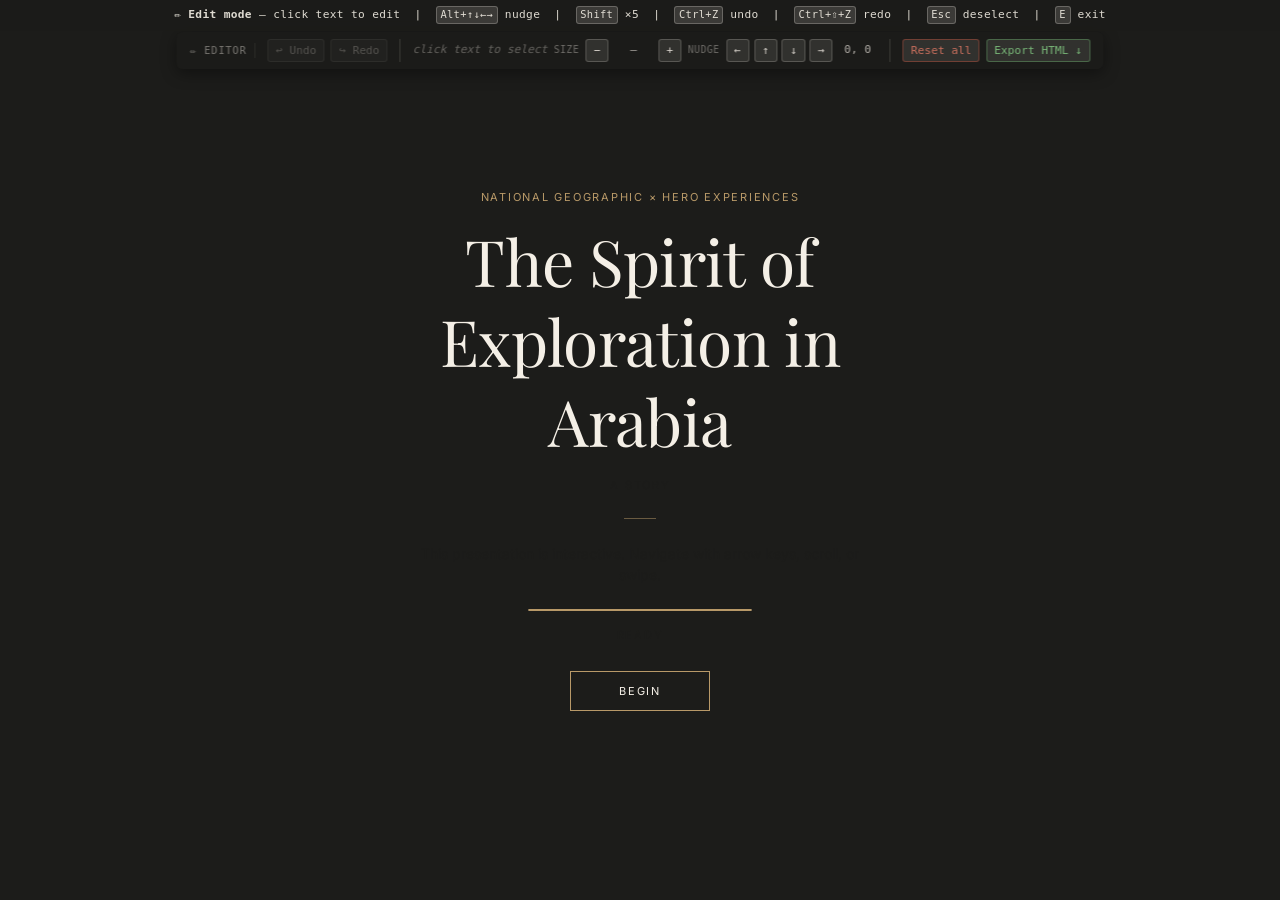
==== commit 48773520: "Add personal in-browser editor with undo/redo - E key toggles edit mode; click any text to edit inli" ====
--- a/natgeo/index.html
+++ b/natgeo/index.html
@@ -17,6 +17,7 @@
 <link rel="stylesheet" href="../shared/css/base.css">
 <link rel="stylesheet" href="../shared/css/components.css">
 <link rel="stylesheet" href="../shared/css/print.css" media="print">
+<link rel="stylesheet" href="../shared/css/editor.css" data-editor-remove>
 </head>
 
 <body>
@@ -170,7 +171,7 @@
   <!-- =====================================================
        Slide 3 — 2. Looking Closer (Restrained — split)
        ===================================================== -->
-  <section class="section" id="sec-looking-closer" data-slide="3" data-mode="restrained" aria-labelledby="closer-headline">
+  <section class="section section--bleed-right" id="sec-looking-closer" data-slide="3" data-mode="restrained" aria-labelledby="closer-headline">
 
     <div class="section__meta meta">
       <span>03</span>
@@ -190,24 +191,20 @@
     </div>
 
     <div class="section__inner">
-      <div class="split">
-        <div class="split__copy">
-          <p class="section-label">Looking Closer</p>
-          <h2 id="closer-headline" class="headline">At first glance, the landscapes of Arabia can seem vast and uncomplicated.</h2>
-          <div class="body">
-            <p>Yet the more time one spends here, the more the region reveals itself. Ancient wadis cut through mountains. Wildlife thrives in unexpected places. Seasonal migrations continue across landscapes that have shaped life for thousands of years.</p>
-            <p>Every journey uncovers something new.</p>
-          </div>
-          <p class="pull pull--with-rule">It is a lesson we continue to learn ourselves: the closer you look, the more there is to discover.</p>
-        </div>
-        <div class="split__image" aria-hidden="true">
-          <picture class="responsive-image">
-            <source type="image/webp" srcset="assets/images/08-5-conservation-desktop.webp 900w" sizes="(max-width: 48em) 100vw, 50vw">
-            <source type="image/jpeg" srcset="assets/images/08-5-conservation-desktop.jpg 900w" sizes="(max-width: 48em) 100vw, 50vw">
-            <img src="assets/images/08-5-conservation-desktop.jpg" alt="" loading="lazy" decoding="async" width="900" height="1125">
-          </picture>
-        </div>
-      </div>
+      <p class="section-label">Looking Closer</p>
+      <h2 id="closer-headline" class="headline">At first glance, the landscapes of Arabia can seem vast and uncomplicated.</h2>
+      <div class="body">
+        <p>Yet the more time one spends here, the more the region reveals itself. Ancient wadis cut through mountains. Wildlife thrives in unexpected places. Seasonal migrations continue across landscapes that have shaped life for thousands of years.</p>
+        <p>Every journey uncovers something new.</p>
+      </div>
+      <p class="pull pull--with-rule">It is a lesson we continue to learn ourselves: the closer you look, the more there is to discover.</p>
+    </div>
+    <div class="section__image" aria-hidden="true">
+      <picture class="responsive-image">
+        <source type="image/webp" srcset="assets/images/08-5-conservation-desktop.webp 900w" sizes="50vw">
+        <source type="image/jpeg" srcset="assets/images/08-5-conservation-desktop.jpg 900w" sizes="50vw">
+        <img src="assets/images/08-5-conservation-desktop.jpg" alt="" loading="lazy" decoding="async" width="900" height="1125">
+      </picture>
     </div>
   </section>
 
@@ -251,7 +248,7 @@
   <!-- =====================================================
        Slide 5 — 4. A Region of Stories (Restrained — split)
        ===================================================== -->
-  <section class="section" id="sec-stories" data-slide="5" data-mode="restrained" aria-labelledby="stories-headline">
+  <section class="section section--bleed-right" id="sec-stories" data-slide="5" data-mode="restrained" aria-labelledby="stories-headline">
 
     <div class="section__meta meta">
       <span>05</span>
@@ -271,24 +268,20 @@
     </div>
 
     <div class="section__inner">
-      <div class="split">
-        <div class="split__copy">
-          <p class="section-label">A Region of Stories</p>
-          <h2 id="stories-headline" class="headline">Every landscape tells a story.</h2>
-          <div class="body">
-            <p>Across Arabia, those stories are written into the land itself. They can be found in ancient migration routes, conservation successes, resilient communities, and traditions that continue to shape daily life today.</p>
-            <p>Throughout our experiences across the region, we have watched travelers become increasingly curious about these stories and eager to engage with them more deeply.</p>
-          </div>
-          <p class="pull pull--with-rule">Exploration often begins with a landscape, but it is the stories behind it that create lasting meaning.</p>
-        </div>
-        <div class="split__image" aria-hidden="true">
-          <picture class="responsive-image">
-            <source type="image/webp" srcset="assets/images/08-5-culture-mobile.webp 960w, assets/images/08-5-culture-desktop.webp 1920w" sizes="(max-width: 48em) 100vw, 50vw">
-            <source type="image/jpeg" srcset="assets/images/08-5-culture-mobile.jpg 960w, assets/images/08-5-culture-desktop.jpg 1920w" sizes="(max-width: 48em) 100vw, 50vw">
-            <img src="assets/images/08-5-culture-desktop.jpg" alt="" loading="lazy" decoding="async" width="1920" height="1280">
-          </picture>
-        </div>
-      </div>
+      <p class="section-label">A Region of Stories</p>
+      <h2 id="stories-headline" class="headline">Every landscape tells a story.</h2>
+      <div class="body">
+        <p>Across Arabia, those stories are written into the land itself. They can be found in ancient migration routes, conservation successes, resilient communities, and traditions that continue to shape daily life today.</p>
+        <p>Throughout our experiences across the region, we have watched travelers become increasingly curious about these stories and eager to engage with them more deeply.</p>
+      </div>
+      <p class="pull pull--with-rule">Exploration often begins with a landscape, but it is the stories behind it that create lasting meaning.</p>
+    </div>
+    <div class="section__image" aria-hidden="true">
+      <picture class="responsive-image">
+        <source type="image/webp" srcset="assets/images/08-5-culture-mobile.webp 960w, assets/images/08-5-culture-desktop.webp 1920w" sizes="50vw">
+        <source type="image/jpeg" srcset="assets/images/08-5-culture-mobile.jpg 960w, assets/images/08-5-culture-desktop.jpg 1920w" sizes="50vw">
+        <img src="assets/images/08-5-culture-desktop.jpg" alt="" loading="lazy" decoding="async" width="1920" height="1280">
+      </picture>
     </div>
   </section>
 
@@ -411,7 +404,7 @@
        Slide 9 — 8. Why We Believe This Matters (Restrained — split)
        Credentials woven into narrative (per manager) — field photo, not logos.
        ===================================================== -->
-  <section class="section" id="sec-why-matters" data-slide="9" data-mode="restrained" aria-labelledby="matters-headline">
+  <section class="section section--bleed-right" id="sec-why-matters" data-slide="9" data-mode="restrained" aria-labelledby="matters-headline">
 
     <div class="section__meta meta">
       <span>09</span>
@@ -431,24 +424,20 @@
     </div>
 
     <div class="section__inner">
-      <div class="split">
-        <div class="split__copy">
-          <p class="section-label">Why We Believe This Matters</p>
-          <h2 id="matters-headline" class="headline">For more than a decade, Hero Experiences has introduced guests to some of Arabia's most remarkable landscapes.</h2>
-          <div class="body">
-            <p>Through Platinum Heritage, Hero Balloon Flights, The Dubai Balloon, and Absolute Adventure, we have welcomed hundreds of thousands of guests to the region. Across deserts, mountains, heritage sites, and wilderness areas, we have seen the same pattern emerge again and again. People often arrive expecting an activity and leave with something far more meaningful: a connection to the landscape, the culture, and the stories that define a place.</p>
-            <p>Through years of operating immersive experiences across Arabia, we have built the local expertise, partnerships, and operational capability needed to transform exploration into meaningful guest experiences.</p>
-          </div>
-          <p class="pull pull--with-rule">We believe National Geographic is uniquely positioned to deepen that connection.</p>
-        </div>
-        <div class="split__image" aria-hidden="true">
-          <picture class="responsive-image">
-            <source type="image/webp" srcset="assets/images/05a-hero-mobile.webp 960w, assets/images/05a-hero-desktop.webp 1400w" sizes="(max-width: 48em) 100vw, 50vw">
-            <source type="image/jpeg" srcset="assets/images/05a-hero-mobile.jpg 960w, assets/images/05a-hero-desktop.jpg 1400w" sizes="(max-width: 48em) 100vw, 50vw">
-            <img src="assets/images/05a-hero-desktop.jpg" alt="" loading="lazy" decoding="async" width="1400" height="2100">
-          </picture>
-        </div>
-      </div>
+      <p class="section-label">Why We Believe This Matters</p>
+      <h2 id="matters-headline" class="headline">For more than a decade, Hero Experiences has introduced guests to some of Arabia's most remarkable landscapes.</h2>
+      <div class="body">
+        <p>Through Platinum Heritage, Hero Balloon Flights, The Dubai Balloon, and Absolute Adventure, we have welcomed hundreds of thousands of guests to the region. Across deserts, mountains, heritage sites, and wilderness areas, we have seen the same pattern emerge again and again. People often arrive expecting an activity and leave with something far more meaningful: a connection to the landscape, the culture, and the stories that define a place.</p>
+        <p>Through years of operating immersive experiences across Arabia, we have built the local expertise, partnerships, and operational capability needed to transform exploration into meaningful guest experiences.</p>
+      </div>
+      <p class="pull pull--with-rule">We believe National Geographic is uniquely positioned to deepen that connection.</p>
+    </div>
+    <div class="section__image" aria-hidden="true">
+      <picture class="responsive-image">
+        <source type="image/webp" srcset="assets/images/05a-hero-mobile.webp 960w, assets/images/05a-hero-desktop.webp 1400w" sizes="50vw">
+        <source type="image/jpeg" srcset="assets/images/05a-hero-mobile.jpg 960w, assets/images/05a-hero-desktop.jpg 1400w" sizes="50vw">
+        <img src="assets/images/05a-hero-desktop.jpg" alt="" loading="lazy" decoding="async" width="1400" height="2100">
+      </picture>
     </div>
   </section>
 
@@ -489,7 +478,7 @@
   <!-- =====================================================
        Slide 11 — 10. Beginning in Abu Dhabi (Immersive — list)
        ===================================================== -->
-  <section class="section" id="sec-abu-dhabi" data-slide="11" data-mode="restrained" aria-labelledby="abudhabi-headline">
+  <section class="section section--bleed-right" id="sec-abu-dhabi" data-slide="11" data-mode="restrained" aria-labelledby="abudhabi-headline">
 
     <div class="section__meta meta">
       <span>11</span>
@@ -500,62 +489,69 @@
     <div class="review-notes">
       <aside class="review-note review-note--intent" aria-label="Editorial intent">
         <span class="review-note__title">Intent</span>
-        The three tabs turn the Abu Dhabi chapter into a curated field survey — reader moves through Desert, Coastal, Mountain like turning pages in a NatGeo feature. Each landscape photograph is evidence that the expedition has range.
-      </aside>
-      <aside class="review-note review-note--image" aria-label="Image-sourcing annotation">
-        <span class="review-note__title">Images · to be commissioned (Coastal + Mountain)</span>
-        Desert tab uses existing Hero archive (DDCR reserve). Coastal and Mountain tabs are placeholders — commission: mangrove channel (coastal), Ras Al Khaimah ridgeline (mountain). Both at golden hour, documentary register.
+        Brief headline + one sentence of context, then the three-landscape gallery does the work. Each tab caption carries the specific landscape detail — desert, coastal, mountain — so the reader discovers the argument as they explore. Images cropped to show landscape, not sky.
+      </aside>
+      <aside class="review-note review-note--image" aria-label="Image-sourcing annotation">
+        <span class="review-note__title">Images · Desert (archive) · Coastal + Mountain (to commission)</span>
+        Desert: DDCR reserve (existing). Coastal: mangrove channel at low tide, golden hour — no staged people. Mountain: Ras Al Khaimah ridgeline at blue hour — landscape only. Both documentary register.
       </aside>
     </div>
 
     <div class="section__inner">
       <p class="section-label">Beginning in Abu Dhabi</p>
       <h2 id="abudhabi-headline" class="headline">Every great expedition needs a place to begin.</h2>
-      <div class="body" style="margin-top: var(--space-4);">
-        <p>In Abu Dhabi, different worlds come into close proximity. Vast desert horizons meet coastal ecosystems. Protected wildlife landscapes sit alongside living cultural traditions that remain closely tied to place.</p>
-        <p>Across the UAE, identity is shaped by three interconnected landscapes and ways of life: desert, coastal, and mountain. The coastal heritage of the UAE, rooted in its founding communities, maritime traditions, and seafaring culture, remains one of its least interpreted dimensions for contemporary travelers. Here, that coastal story is not separate from the desert, but part of a continuous landscape of movement, trade, and survival shaped over generations.</p>
-      </div>
-
-      <div class="tabs-editorial" role="tablist" data-tabs-editorial style="margin-top: var(--space-5);">
+      <p class="body" style="margin-top: var(--space-4);">In Abu Dhabi, different worlds come into close proximity. Vast desert horizons meet coastal ecosystems. Protected wildlife landscapes sit alongside living cultural traditions that remain closely tied to place.</p>
+
+      <div class="tabs-editorial" role="tablist" data-tabs-editorial style="margin-top: var(--space-6);">
         <button class="tab-btn-editorial is-active" type="button" role="tab" data-tab="desert" aria-selected="true">Desert</button>
         <button class="tab-btn-editorial" type="button" role="tab" data-tab="coastal" aria-selected="false">Coastal</button>
         <button class="tab-btn-editorial" type="button" role="tab" data-tab="mountain" aria-selected="false">Mountain</button>
       </div>
 
-      <div class="tab-panel-editorial is-active" data-tab="desert" role="tabpanel">
-        <div class="landscape-tab">
-          <picture class="responsive-image">
-            <source type="image/webp" srcset="assets/images/Place_Right_DDCR-mobile.webp 960w, assets/images/Place_Right_DDCR-desktop.webp 1920w" sizes="100vw">
-            <source type="image/jpeg" srcset="assets/images/Place_Right_DDCR-mobile.jpg 960w, assets/images/Place_Right_DDCR-desktop.jpg 1920w" sizes="100vw">
-            <img src="assets/images/Place_Right_DDCR-desktop.jpg" alt="Dubai Desert Conservation Reserve — vast dunes and ghaf trees in a protected landscape" loading="lazy" decoding="async" width="1920" height="1080" style="object-position: center 75%;">
-          </picture>
-        </div>
-        <p class="landscape-tab__caption">The Dubai Desert Conservation Reserve — UAE's first national park. Vast dunes, oryx, gazelle, and ghaf forest restored over three decades of active conservation.</p>
-      </div>
-
-      <div class="tab-panel-editorial" data-tab="coastal" role="tabpanel">
-        <div class="landscape-tab landscape-tab--placeholder" role="img" aria-label="Coastal landscape — image to be commissioned">
-          <aside class="image-placeholder-note">
-            <span class="image-placeholder-note__title">Image · to be commissioned · Coastal</span>
-            <p class="image-placeholder-note__body">Mangrove channel at low tide, golden hour. Kayak or small boat in mid-ground. Roots visible, water reflective. Documentary register — no people staged.</p>
-            <span class="image-placeholder-note__test">Test: conservation geography magazine, not a tourism brochure.</span>
-          </aside>
-        </div>
-        <p class="landscape-tab__caption">Coastal mangrove ecosystems, island wildlife habitats, and living Emirati culture shaped by land and sea — the dimensions of Abu Dhabi that most expeditions have yet to reach.</p>
-      </div>
-
-      <div class="tab-panel-editorial" data-tab="mountain" role="tabpanel">
-        <div class="landscape-tab landscape-tab--placeholder" role="img" aria-label="Mountain landscape — image to be commissioned">
-          <aside class="image-placeholder-note">
-            <span class="image-placeholder-note__title">Image · to be commissioned · Mountain</span>
-            <p class="image-placeholder-note__body">Ras Al Khaimah ridgeline at blue hour. Dramatic relief, rocky terrain. No figures — landscape only. Atmospheric mist optional.</p>
-            <span class="image-placeholder-note__test">Test: Nat Geo geography feature, not a hiking brochure.</span>
-          </aside>
-        </div>
-        <p class="landscape-tab__caption">The mountains of Ras Al Khaimah and the wadis of the northern emirates — a dramatic counterpoint to the desert, shaped by the same patterns of movement and survival.</p>
+      <div class="tab-panel-editorial is-active" data-tab="desert" role="tabpanel" style="margin-top: var(--space-4);">
+        <p class="landscape-tab__caption">The Dubai Desert Conservation Reserve — UAE's first national park. Vast dunes, oryx, and ghaf forest within a protected landscape shaped by three decades of active conservation.</p>
+      </div>
+
+      <div class="tab-panel-editorial" data-tab="coastal" role="tabpanel" style="margin-top: var(--space-4);">
+        <p class="landscape-tab__caption">The coastal heritage of the UAE — mangrove ecosystems, island wildlife habitats, and living Emirati culture shaped by land and sea. One of the region's least interpreted landscapes for contemporary travelers.</p>
+      </div>
+
+      <div class="tab-panel-editorial" data-tab="mountain" role="tabpanel" style="margin-top: var(--space-4);">
+        <p class="landscape-tab__caption">The mountains of Ras Al Khaimah and the wadis of the northern emirates — increasingly visible to travelers, and shaped by the same patterns of movement and survival as the desert below.</p>
       </div>
 
       <p class="pull pull--with-rule" style="margin-top: var(--space-5);">Taken together, these elements create the conditions for something uncommon in the region: an experience where landscape, heritage, and identity are understood as one interconnected story.</p>
+    </div>
+
+    <!-- Image panels — direct section child; JS finds via section scope -->
+    <div class="section__image" aria-hidden="true">
+
+      <div class="tab-panel-editorial is-active" data-tab="desert">
+        <picture class="responsive-image">
+          <source type="image/webp" srcset="assets/images/Place_Right_DDCR-mobile.webp 960w, assets/images/Place_Right_DDCR-desktop.webp 1920w" sizes="50vw">
+          <source type="image/jpeg" srcset="assets/images/Place_Right_DDCR-mobile.jpg 960w, assets/images/Place_Right_DDCR-desktop.jpg 1920w" sizes="50vw">
+          <img src="assets/images/Place_Right_DDCR-desktop.jpg" alt="" loading="lazy" decoding="async" width="1920" height="1080" style="object-position: center 80%;">
+        </picture>
+      </div>
+
+      <div class="tab-panel-editorial" data-tab="coastal">
+        <picture class="responsive-image">
+          <source type="image/webp" srcset="assets/images/11-coastal-mangroves.webp" sizes="50vw">
+          <source type="image/jpeg" srcset="assets/images/11-coastal-mangroves.jpg" sizes="50vw">
+          <img src="assets/images/11-coastal-mangroves.jpg" alt="Mangrove forest, Abu Dhabi, UAE" loading="lazy" decoding="async" width="1920" height="1280">
+        </picture>
+        <a class="photo-credit" href="https://commons.wikimedia.org/wiki/File:Abu_Dhabi%27s_Serene_Mangroves.jpg" target="_blank" rel="noopener">Photo: Majd Nasra · CC BY-SA 4.0</a>
+      </div>
+
+      <div class="tab-panel-editorial" data-tab="mountain">
+        <picture class="responsive-image">
+          <source type="image/webp" srcset="assets/images/11-mountain-jebel-jais.webp" sizes="50vw">
+          <source type="image/jpeg" srcset="assets/images/11-mountain-jebel-jais.jpg" sizes="50vw">
+          <img src="assets/images/11-mountain-jebel-jais.jpg" alt="Jebel Jais at sunset, Ras Al Khaimah, UAE" loading="lazy" decoding="async" width="1920" height="1280">
+        </picture>
+        <a class="photo-credit" href="https://commons.wikimedia.org/wiki/File:Mountain_view_during_sunset,_Jebel_Jais,_Ras_al_Khaimah,_UAE.jpg" target="_blank" rel="noopener">Photo: Tashmetova808 · CC BY-SA 4.0</a>
+      </div>
+
     </div>
   </section>
 
@@ -705,7 +701,7 @@
   <!-- =====================================================
        Slide 14 — 13. Stories That Travel (Restrained — split)
        ===================================================== -->
-  <section class="section" id="sec-stories-travel" data-slide="14" data-mode="restrained" aria-labelledby="travel-headline">
+  <section class="section section--bleed-right" id="sec-stories-travel" data-slide="14" data-mode="restrained" aria-labelledby="travel-headline">
 
     <div class="section__meta meta">
       <span>14</span>
@@ -725,24 +721,20 @@
     </div>
 
     <div class="section__inner">
-      <div class="split">
-        <div class="split__copy">
-          <p class="section-label">Stories That Travel</p>
-          <h2 id="travel-headline" class="headline">The most meaningful expeditions do not end when guests return home.</h2>
-          <div class="body">
-            <p>They continue through the photographs that spark conversation, the wildlife encounters that reshape perspective, and the stories people share long after the journey is over.</p>
-            <p>For National Geographic, storytelling has always been a way of connecting people to places they may never visit themselves. An expedition in Arabia creates opportunities for those stories to reach new audiences through imagery, education, conservation, and personal experience.</p>
-          </div>
-          <p class="pull pull--with-rule">The result is a legacy that extends well beyond the expedition itself.</p>
-        </div>
-        <div class="split__image" aria-hidden="true">
-          <picture class="responsive-image">
-            <source type="image/webp" srcset="assets/images/Camels-Platinum-27-mobile.webp 960w, assets/images/Camels-Platinum-27-desktop.webp 1800w" sizes="(max-width: 48em) 100vw, 50vw">
-            <source type="image/jpeg" srcset="assets/images/Camels-Platinum-27-mobile.jpg 960w, assets/images/Camels-Platinum-27-desktop.jpg 1800w" sizes="(max-width: 48em) 100vw, 50vw">
-            <img src="assets/images/Camels-Platinum-27-desktop.jpg" alt="" loading="lazy" decoding="async" width="1800" height="1200">
-          </picture>
-        </div>
-      </div>
+      <p class="section-label">Stories That Travel</p>
+      <h2 id="travel-headline" class="headline">The most meaningful expeditions do not end when guests return home.</h2>
+      <div class="body">
+        <p>They continue through the photographs that spark conversation, the wildlife encounters that reshape perspective, and the stories people share long after the journey is over.</p>
+        <p>For National Geographic, storytelling has always been a way of connecting people to places they may never visit themselves. An expedition in Arabia creates opportunities for those stories to reach new audiences through imagery, education, conservation, and personal experience.</p>
+      </div>
+      <p class="pull pull--with-rule">The result is a legacy that extends well beyond the expedition itself.</p>
+    </div>
+    <div class="section__image" aria-hidden="true">
+      <picture class="responsive-image">
+        <source type="image/webp" srcset="assets/images/Camels-Platinum-27-mobile.webp 960w, assets/images/Camels-Platinum-27-desktop.webp 1800w" sizes="50vw">
+        <source type="image/jpeg" srcset="assets/images/Camels-Platinum-27-mobile.jpg 960w, assets/images/Camels-Platinum-27-desktop.jpg 1800w" sizes="50vw">
+        <img src="assets/images/Camels-Platinum-27-desktop.jpg" alt="" loading="lazy" decoding="async" width="1800" height="1200">
+      </picture>
     </div>
   </section>
 
@@ -832,7 +824,7 @@
     <div class="section__inner" style="text-align: center;">
       <p class="section-label" style="margin-inline: auto;">An Invitation</p>
       <h2 id="invitation-headline" class="headline" style="margin-inline: auto; max-width: 28ch;">Arabia remains one of the world's most fascinating regions, where remarkable landscapes, wildlife, history, and living culture come together.</h2>
-      <blockquote class="declaration" style="margin-top: var(--space-5); margin-inline: auto; max-width: 46ch;">
+      <blockquote class="declaration" style="margin-top: var(--space-5); margin-inline: auto; max-width: 38ch;">
         We believe there is an opportunity to create an expedition experience that reflects the values both organizations share: curiosity, exploration, conservation, education, and storytelling. Together, National Geographic and Hero Experiences can help travelers discover Arabia in a deeper and more meaningful way.
       </blockquote>
       <p class="close-line" style="margin-inline: auto; margin-top: var(--space-5); padding-top: var(--space-4); border-top: var(--rule-hairline) solid var(--rule-fine); max-width: 34ch;">We would welcome the opportunity to begin that conversation.</p>
@@ -901,6 +893,7 @@
 </nav>
 
 <script src="../shared/js/deck.js" defer></script>
+<script src="../shared/js/editor.js" defer data-editor-remove></script>
 
 </body>
 </html>
--- a/shared/css/components.css
+++ b/shared/css/components.css
@@ -2739,7 +2739,7 @@
 }
 
 html[data-deck-layout="locked"] .landscape-tab {
-  max-height: 260px;
+  max-height: 280px;
 }
 
 /* =========================================================
@@ -2782,3 +2782,114 @@
   color: var(--deep-sand);
   padding-left: var(--space-3);
 }
+
+/* =========================================================
+ * Photo credit — small clickable attribution line
+ * Used below tab captions when image has a CC licence.
+ * ========================================================= */
+
+.photo-credit {
+  display: block;
+  font-family: var(--font-body);
+  font-size: 0.6rem;
+  letter-spacing: 0.07em;
+  text-transform: uppercase;
+  color: var(--meta);
+  text-decoration: none;
+}
+
+/* Inside an image panel: overlay at bottom-right, hidden until image hovered */
+.section__image .photo-credit {
+  position: absolute;
+  bottom: var(--space-3);
+  right: var(--space-3);
+  color: rgba(244, 239, 230, 0.75); /* bone, slightly muted */
+  background: rgba(28, 28, 26, 0.55);
+  padding: 0.3em 0.6em;
+  opacity: 0;
+  pointer-events: none;
+  transition: opacity 240ms ease;
+  -webkit-backdrop-filter: blur(6px);
+  backdrop-filter: blur(6px);
+}
+
+.section__image:hover .photo-credit {
+  opacity: 1;
+  pointer-events: auto;
+}
+
+.section__image .photo-credit:hover {
+  color: var(--bone);
+  text-decoration: underline;
+  text-underline-offset: 2px;
+}
+
+/* =========================================================
+ * Bleed-right layout — text left column, image right to section edge.
+ *
+ * Usage: add class "section--bleed-right" to any <section>.
+ * The image lives in .section__image, a direct sibling of
+ * .section__inner (NOT inside it). This keeps section__inner's
+ * normal centering intact so text aligns with every other slide.
+ *
+ * padding-left on .section__inner is calculated to match the
+ * auto-margin of a centred 80rem container inside a 1920px
+ * section with 4rem (--space-8) horizontal padding on each side:
+ *   (1920px − 2×space-8 − 80rem) / 2 = 256px
+ * ========================================================= */
+
+/* Specificity must match the base rule:
+ * html[data-deck-layout="locked"] .slide-viewport > .section  →  (0,3,1)
+ * Using the same chain here so same-weight, later rule wins. */
+html[data-deck-layout="locked"] .slide-viewport > .section--bleed-right {
+  grid-template-columns: minmax(0, 1fr) minmax(0, 1fr);
+  grid-template-rows: 1fr;
+  padding-right: 0;
+  padding-block: 0;
+}
+
+html[data-deck-layout="locked"] .section--bleed-right .section__inner {
+  padding-block: var(--section-padding-y);
+  padding-left: calc((1920px - 2 * var(--space-8) - 80rem) / 2);
+  padding-right: var(--space-8);
+  max-width: none;
+}
+
+.section--bleed-right .section__image {
+  overflow: hidden;
+  align-self: stretch;
+}
+
+.section--bleed-right .section__image picture {
+  display: block;
+  width: 100%;
+  height: 100%;
+}
+
+.section--bleed-right .section__image img {
+  width: 100%;
+  height: 100%;
+  object-fit: cover;
+  display: block;
+}
+
+/* Tab-switched panels inside .section__image (Slide 11) */
+.section--bleed-right .section__image .tab-panel-editorial {
+  position: relative;
+  height: 100%;
+}
+
+.section--bleed-right .section__image .tab-panel-editorial.is-active {
+  display: block;
+  height: 100%;
+}
+
+/* =========================================================
+ * Slide 17 — An Invitation: step the declaration down in size
+ * so the thesis headline reads first, the proposition second.
+ * ========================================================= */
+
+#sec-invitation .declaration {
+  font-size: var(--type-display-sm);
+  max-width: 38ch;
+}
--- a/shared/css/editor.css
+++ b/shared/css/editor.css
@@ -0,0 +1,190 @@
+/* editor.css — styles for the personal in-browser editor
+ * Loaded only when editor.js is active.
+ * Remove both <link> and <script> tags (data-editor) from
+ * natgeo/index.html before client delivery.
+ */
+
+/* --------------------------------------------------
+ * Edit mode body indicator
+ * -------------------------------------------------- */
+
+body[data-editor="true"] {
+  outline: 2px solid rgba(210, 140, 60, 0.5);
+  outline-offset: -2px;
+}
+
+/* --------------------------------------------------
+ * Editable element — hover hint in edit mode
+ * -------------------------------------------------- */
+
+body[data-editor="true"] [data-eid]:hover {
+  outline: 1px dashed rgba(210, 140, 60, 0.55);
+  outline-offset: 3px;
+  cursor: text !important;
+}
+
+/* --------------------------------------------------
+ * Selected / active element
+ * -------------------------------------------------- */
+
+.editor-selected {
+  outline: 2px solid rgba(210, 140, 60, 0.9) !important;
+  outline-offset: 3px;
+  cursor: text !important;
+}
+
+/* --------------------------------------------------
+ * Top banner
+ * -------------------------------------------------- */
+
+#editor-banner {
+  position: fixed;
+  top: 0;
+  left: 0;
+  right: 0;
+  z-index: 10000;
+  display: flex;
+  align-items: center;
+  justify-content: center;
+  padding: 0.4rem 1rem;
+  background: rgba(28, 28, 26, 0.92);
+  color: rgba(244, 239, 230, 0.9);
+  font-family: ui-monospace, 'SF Mono', 'Cascadia Code', monospace;
+  font-size: 0.7rem;
+  letter-spacing: 0.03em;
+  gap: 0.5rem;
+  pointer-events: none;
+  backdrop-filter: blur(8px);
+  -webkit-backdrop-filter: blur(8px);
+}
+
+#editor-banner kbd {
+  display: inline-block;
+  padding: 0 0.35em;
+  background: rgba(244, 239, 230, 0.15);
+  border: 1px solid rgba(244, 239, 230, 0.25);
+  border-radius: 3px;
+  font-size: 0.65rem;
+}
+
+/* --------------------------------------------------
+ * Toolbar
+ * -------------------------------------------------- */
+
+#editor-toolbar {
+  position: fixed;
+  top: 2rem; /* sits just below the banner */
+  left: 50%;
+  transform: translateX(-50%);
+  z-index: 9999;
+  display: flex;
+  align-items: center;
+  gap: 0.75rem;
+  padding: 0.45rem 0.85rem;
+  background: rgba(28, 28, 26, 0.94);
+  color: rgba(244, 239, 230, 0.85);
+  font-family: ui-monospace, 'SF Mono', 'Cascadia Code', monospace;
+  font-size: 0.7rem;
+  border-radius: 6px;
+  box-shadow: 0 4px 16px rgba(0,0,0,0.4);
+  backdrop-filter: blur(10px);
+  -webkit-backdrop-filter: blur(10px);
+  white-space: nowrap;
+  user-select: none;
+}
+
+.etb-label {
+  font-size: 0.65rem;
+  letter-spacing: 0.08em;
+  text-transform: uppercase;
+  opacity: 0.5;
+  padding-right: 0.5rem;
+  border-right: 1px solid rgba(244, 239, 230, 0.15);
+}
+
+.etb-group {
+  display: flex;
+  align-items: center;
+  gap: 0.4rem;
+  padding-right: 0.75rem;
+  border-right: 1px solid rgba(244, 239, 230, 0.15);
+}
+
+.etb-group:last-child {
+  border-right: none;
+  padding-right: 0;
+}
+
+.etb-row {
+  display: flex;
+  align-items: center;
+  gap: 0.3rem;
+}
+
+.etb-hint {
+  opacity: 0.4;
+  font-style: italic;
+}
+
+.etb-el-name {
+  opacity: 0.7;
+  padding-right: 0.5rem;
+}
+
+.etb-section-label {
+  opacity: 0.45;
+  font-size: 0.6rem;
+  text-transform: uppercase;
+  letter-spacing: 0.06em;
+  margin-right: 0.1rem;
+}
+
+#editor-toolbar button {
+  appearance: none;
+  background: rgba(244, 239, 230, 0.1);
+  border: 1px solid rgba(244, 239, 230, 0.2);
+  color: rgba(244, 239, 230, 0.85);
+  font-family: inherit;
+  font-size: 0.7rem;
+  padding: 0.15rem 0.45rem;
+  border-radius: 3px;
+  cursor: pointer;
+  line-height: 1.4;
+  transition: background 120ms ease;
+}
+
+#editor-toolbar button:hover {
+  background: rgba(244, 239, 230, 0.2);
+}
+
+#etb-size-val,
+#etb-nudge-val {
+  min-width: 2.5rem;
+  text-align: center;
+  opacity: 0.8;
+  font-variant-numeric: tabular-nums;
+}
+
+.etb-btn-danger {
+  border-color: rgba(180, 80, 60, 0.5) !important;
+  color: rgba(220, 120, 100, 0.9) !important;
+}
+
+.etb-btn-danger:hover {
+  background: rgba(180, 80, 60, 0.2) !important;
+}
+
+.etb-btn-export {
+  border-color: rgba(100, 160, 100, 0.5) !important;
+  color: rgba(130, 200, 130, 0.9) !important;
+}
+
+.etb-btn-export:hover {
+  background: rgba(100, 160, 100, 0.15) !important;
+}
+
+#editor-toolbar button:disabled {
+  opacity: 0.3;
+  cursor: not-allowed;
+  pointer-events: none;
+}
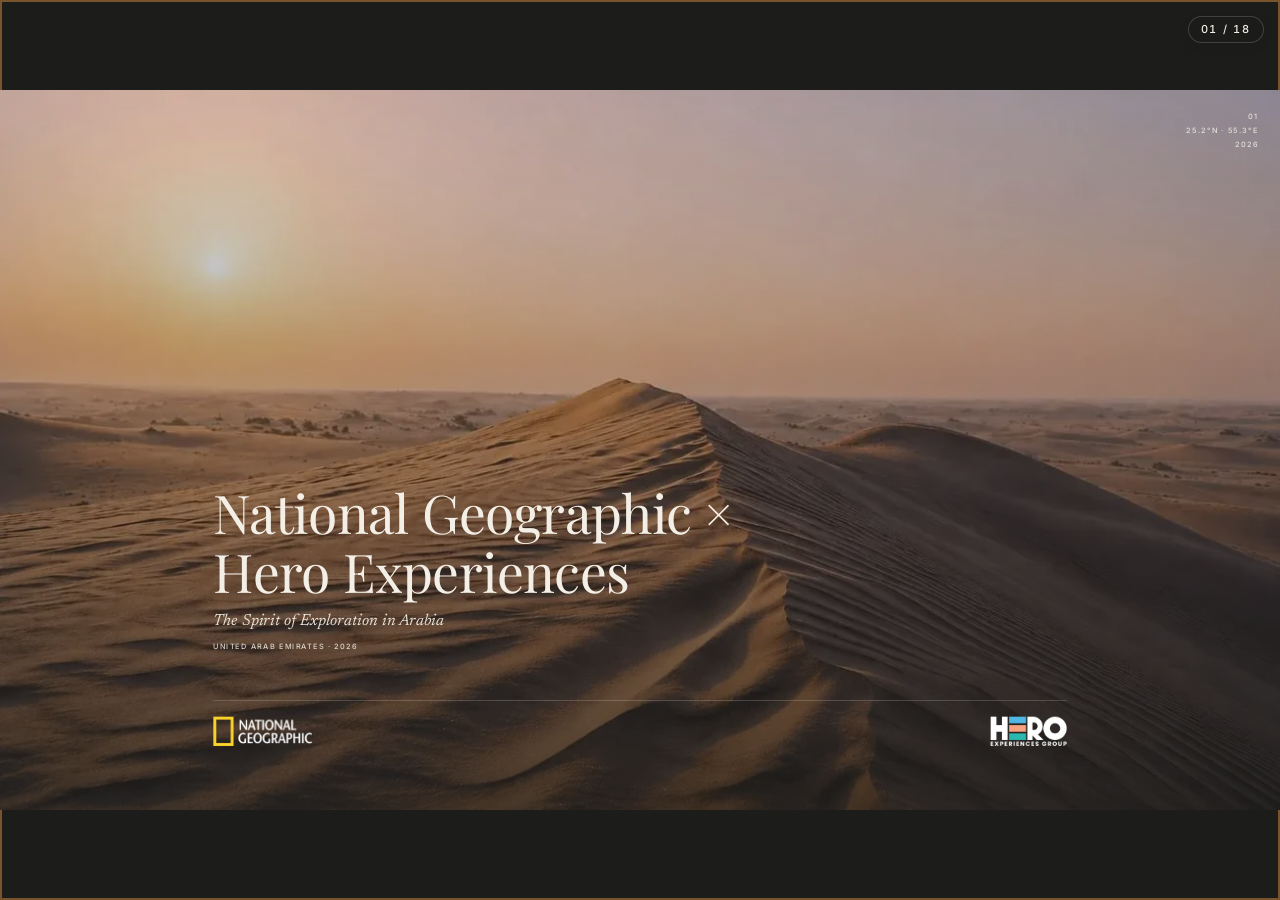
==== commit 04924122: "Updated images 01-07-2026" ====
--- a/natgeo/index.html
+++ b/natgeo/index.html
@@ -1,6 +1,5 @@
 <!doctype html>
-<html lang="en-GB" data-deck-layout="locked">
-<head>
+<html lang="en-GB" data-deck-layout="locked"><head>
 <meta charset="utf-8">
 <meta name="viewport" content="width=device-width, initial-scale=1, viewport-fit=cover">
 <meta name="robots" content="noindex,nofollow">
@@ -9,18 +8,18 @@
 <meta name="description" content="The spirit of exploration in Arabia — a story about discovery, landscape, and the case for an expedition built together.">
 <meta name="theme-color" content="#1c1c1a">
 
-<link rel="preload" href="../shared/fonts/playfair-display-400.woff2" as="font" type="font/woff2" crossorigin>
-<link rel="preload" href="../shared/fonts/inter-400.woff2" as="font" type="font/woff2" crossorigin>
-<link rel="preload" href="../shared/fonts/newsreader-400-italic.woff2" as="font" type="font/woff2" crossorigin>
+<link rel="preload" href="../shared/fonts/playfair-display-400.woff2" as="font" type="font/woff2" crossorigin="">
+<link rel="preload" href="../shared/fonts/inter-400.woff2" as="font" type="font/woff2" crossorigin="">
+<link rel="preload" href="../shared/fonts/newsreader-400-italic.woff2" as="font" type="font/woff2" crossorigin="">
 
 <link rel="stylesheet" href="../shared/css/tokens.css">
 <link rel="stylesheet" href="../shared/css/base.css">
 <link rel="stylesheet" href="../shared/css/components.css">
 <link rel="stylesheet" href="../shared/css/print.css" media="print">
-<link rel="stylesheet" href="../shared/css/editor.css" data-editor-remove>
+<link rel="stylesheet" href="../shared/css/editor.css" data-editor-remove="">
 </head>
 
-<body>
+<body data-editor="true">
 
 <a href="#sec-cover" class="skip-link">Skip to deck</a>
 
@@ -32,44 +31,29 @@
 <div class="rotate-hint" role="dialog" aria-modal="true" aria-labelledby="rotate-hint-title">
   <div class="rotate-hint__view" data-rotate-view="portrait">
     <svg class="rotate-hint__icon rotate-hint__icon--rotate" viewBox="0 0 64 64" fill="none" stroke="currentColor" stroke-width="2" stroke-linecap="round" stroke-linejoin="round" aria-hidden="true">
-      <rect x="22" y="6" width="20" height="52" rx="3"/>
-      <line x1="28" y1="52" x2="36" y2="52"/>
+      <rect x="22" y="6" width="20" height="52" rx="3"></rect>
+      <line x1="28" y1="52" x2="36" y2="52"></line>
     </svg>
     <h2 id="rotate-hint-title" class="rotate-hint__title">Rotate for the cinematic view</h2>
     <p class="rotate-hint__body">This deck reads best in landscape. Rotate your device for full-bleed imagery and side-by-side layouts.</p>
-    <button class="rotate-hint__dismiss" type="button" data-rotate-hint-dismiss>Continue in portrait</button>
+    <button class="rotate-hint__dismiss" type="button" data-rotate-hint-dismiss="">Continue in portrait</button>
   </div>
 
   <div class="rotate-hint__view" data-rotate-view="landscape">
     <svg class="rotate-hint__icon" viewBox="0 0 64 64" fill="none" stroke="currentColor" stroke-width="2" stroke-linecap="round" stroke-linejoin="round" aria-hidden="true">
-      <polyline points="10,22 10,10 22,10"/>
-      <polyline points="42,10 54,10 54,22"/>
-      <polyline points="54,42 54,54 42,54"/>
-      <polyline points="22,54 10,54 10,42"/>
+      <polyline points="10,22 10,10 22,10"></polyline>
+      <polyline points="42,10 54,10 54,22"></polyline>
+      <polyline points="54,42 54,54 42,54"></polyline>
+      <polyline points="22,54 10,54 10,42"></polyline>
     </svg>
     <h2 class="rotate-hint__title">Go fullscreen</h2>
     <p class="rotate-hint__body">Tap below for the deepest immersion.</p>
-    <button class="rotate-hint__action" type="button" data-rotate-hint-fullscreen>Enter fullscreen</button>
-    <button class="rotate-hint__skip" type="button" data-rotate-hint-dismiss>Skip</button>
+    <button class="rotate-hint__action" type="button" data-rotate-hint-fullscreen="">Enter fullscreen</button>
+    <button class="rotate-hint__skip" type="button" data-rotate-hint-dismiss="">Skip</button>
   </div>
 </div>
 
-<div id="splash" class="splash" role="dialog" aria-modal="true" aria-labelledby="splashTitle">
-  <div class="splash__inner">
-    <p class="splash__eyebrow">National Geographic × Hero Experiences</p>
-    <h1 class="splash__title" id="splashTitle">The Spirit of Exploration in Arabia</h1>
-    <p class="splash__subtitle">A story</p>
-    <div class="splash__divider" aria-hidden="true"></div>
-    <p class="splash__hint-text">This presentation is interactive. Navigate with arrow keys, scroll, or swipe.</p>
-    <div class="splash__loader" aria-label="Loading images" id="splashLoader">
-      <div class="splash__loader-bar" id="splashLoaderBar"></div>
-    </div>
-    <p class="splash__loading-label" id="splashLoadingLabel">Loading…</p>
-    <button class="splash__btn" id="splashBtn" type="button" disabled aria-disabled="true">
-      Begin
-    </button>
-  </div>
-</div>
+
 
 <main class="deck" id="deck" aria-label="National Geographic × Hero Experiences — The Spirit of Exploration in Arabia">
 
@@ -78,7 +62,7 @@
        Manager copy: NATIONAL GEOGRAPHIC × HERO EXPERIENCES /
        The Spirit of Exploration in Arabia
        ===================================================== -->
-  <section class="section" id="sec-cover" data-slide="1" data-mode="immersive" data-image="full-bleed" aria-labelledby="cover-label">
+  <div class="slide-viewport"><section class="section" id="sec-cover" data-slide="1" data-mode="immersive" data-image="full-bleed" aria-labelledby="cover-label" style="transform: translate(0px, 0px) scale(1);">
     <div class="full-bleed full-bleed--soft-dim" aria-hidden="true">
       <picture class="responsive-image">
         <source type="image/webp" srcset="assets/images/01-cover-desktop.webp 1306w" sizes="100vw">
@@ -124,17 +108,17 @@
         </picture>
       </div>
     </div>
-  </section>
+  </section></div>
 
   <!-- =====================================================
        Slide 2 — 1. The Joy of Discovery (Immersive)
        ===================================================== -->
-  <section class="section" id="sec-discovery" data-slide="2" data-mode="immersive" data-image="full-bleed" aria-labelledby="discovery-headline">
+  <div class="slide-viewport"><section class="section" id="sec-discovery" data-slide="2" data-mode="immersive" data-image="full-bleed" aria-labelledby="discovery-headline" style="transform: translate(0px, 0px) scale(1);">
     <div class="full-bleed full-bleed--lower-band" aria-hidden="true">
       <picture class="responsive-image">
         <source type="image/webp" srcset="assets/images/Falcons-Platinum-100-mobile.webp 960w, assets/images/Falcons-Platinum-100-desktop.webp 1559w" sizes="100vw">
         <source type="image/jpeg" srcset="assets/images/Falcons-Platinum-100-mobile.jpg 960w, assets/images/Falcons-Platinum-100-desktop.jpg 1559w" sizes="100vw">
-        <img src="assets/images/Falcons-Platinum-100-desktop.jpg" alt="" loading="lazy" decoding="async" width="1559" height="1009">
+        <img src="assets/images/Falcons-Platinum-100-desktop.jpg" alt="" loading="lazy" decoding="async" width="1559" height="1009" class="is-loaded">
       </picture>
     </div>
 
@@ -160,18 +144,18 @@
         <p class="meta meta--on-dark">The Joy of Discovery</p>
         <h2 id="discovery-headline" class="headline headline--lg headline--bone">The best journeys begin with curiosity.</h2>
         <div class="body">
-          <p>A distant dune illuminated by the first light of day. A falcon gliding across an endless horizon. Tracks in the sand that reveal a story unseen. A conversation that changes how we understand a place.</p>
-          <p>These are the moments that stay with us long after a journey ends. After years spent guiding guests through the deserts, mountains, and cultural landscapes of Arabia, we have seen how even the simplest moments of discovery can transform a person's connection to a place.</p>
+          <p class="">A distant dune illuminated by the first light of day. A falcon gliding across an endless horizon. Tracks in the sand that reveal a story unseen. A conversation that changes how we understand a place.</p>
+          <p class="">These are the moments that stay with us long after a journey ends. After years spent guiding guests through the deserts, mountains, and cultural landscapes of Arabia, we have seen how even the simplest moments of discovery can transform a person's connection to a place.</p>
         </div>
         <p class="caption">The world is still full of wonder.</p>
       </div>
     </div>
-  </section>
+  </section></div>
 
   <!-- =====================================================
        Slide 3 — 2. Looking Closer (Restrained — split)
        ===================================================== -->
-  <section class="section section--bleed-right" id="sec-looking-closer" data-slide="3" data-mode="restrained" aria-labelledby="closer-headline">
+  <div class="slide-viewport"><section class="section section--bleed-right" id="sec-looking-closer" data-slide="3" data-mode="restrained" aria-labelledby="closer-headline" style="transform: translate(0px, 0px) scale(1);">
 
     <div class="section__meta meta">
       <span>03</span>
@@ -194,29 +178,29 @@
       <p class="section-label">Looking Closer</p>
       <h2 id="closer-headline" class="headline">At first glance, the landscapes of Arabia can seem vast and uncomplicated.</h2>
       <div class="body">
-        <p>Yet the more time one spends here, the more the region reveals itself. Ancient wadis cut through mountains. Wildlife thrives in unexpected places. Seasonal migrations continue across landscapes that have shaped life for thousands of years.</p>
-        <p>Every journey uncovers something new.</p>
-      </div>
-      <p class="pull pull--with-rule">It is a lesson we continue to learn ourselves: the closer you look, the more there is to discover.</p>
+        <p style="position: relative; transform: translate(0px, 16px);" class="">Yet the more time one spends here, the more the region reveals itself. Ancient wadis cut through mountains. Wildlife thrives in unexpected places. Seasonal migrations continue across landscapes that have shaped life for thousands of years.</p>
+        <p style="position: relative; transform: translate(0px, 16px);">Every journey uncovers something new.</p>
+      </div>
+      <p class="pull pull--with-rule" style="position: relative; transform: translate(0px, 16px);">It is a lesson we continue to learn ourselves: the closer you look, the more there is to discover.</p>
     </div>
     <div class="section__image" aria-hidden="true">
       <picture class="responsive-image">
-        <source type="image/webp" srcset="assets/images/08-5-conservation-desktop.webp 900w" sizes="50vw">
-        <source type="image/jpeg" srcset="assets/images/08-5-conservation-desktop.jpg 900w" sizes="50vw">
-        <img src="assets/images/08-5-conservation-desktop.jpg" alt="" loading="lazy" decoding="async" width="900" height="1125">
-      </picture>
-    </div>
-  </section>
+        
+        
+        <source type="image/webp" srcset="assets/images/arabian-oryx-ph-16.webp"><source type="image/jpeg" srcset="assets/images/arabian-oryx-ph-16.jpg"><img src="assets/images/arabian-oryx-ph-16.jpg" alt="" loading="lazy" decoding="async" width="1920" height="1278" class="is-loaded">
+      </picture>
+    </div>
+  </section></div>
 
   <!-- =====================================================
        Slide 4 — 3. Arabia (Immersive)
        ===================================================== -->
-  <section class="section" id="sec-arabia" data-slide="4" data-mode="immersive" data-image="full-bleed" aria-labelledby="arabia-headline">
+  <div class="slide-viewport"><section class="section" id="sec-arabia" data-slide="4" data-mode="immersive" data-image="full-bleed" aria-labelledby="arabia-headline" style="transform: translate(0px, 0px) scale(1);">
     <div class="full-bleed full-bleed--lower-band" aria-hidden="true">
       <picture class="responsive-image">
         <source type="image/webp" srcset="assets/images/03-5-arabia-mobile.webp 960w, assets/images/03-5-arabia-desktop.webp 1672w" sizes="100vw">
         <source type="image/jpeg" srcset="assets/images/03-5-arabia-mobile.jpg 960w, assets/images/03-5-arabia-desktop.jpg 1672w" sizes="100vw">
-        <img src="assets/images/03-5-arabia-desktop.jpg" alt="" loading="lazy" decoding="async" width="1672" height="941">
+        <img src="assets/images/03-5-arabia-desktop.jpg" alt="" loading="lazy" decoding="async" width="1672" height="941" class="is-loaded">
       </picture>
     </div>
 
@@ -238,17 +222,17 @@
         <p class="meta meta--on-dark">Arabia</p>
         <h2 id="arabia-headline" class="headline headline--lg headline--bone">Arabia is one of the world's great landscapes.</h2>
         <div class="body">
-          <p>A region where deserts, mountains, coastlines, islands, and ancient trade routes come together to form an extraordinary tapestry of natural and cultural heritage. For thousands of years, people have crossed these lands, adapting to their environment and building cultures deeply connected to place.</p>
-          <p>Today, Arabia remains one of the world's most fascinating regions because so much of what makes it remarkable still endures.</p>
+          <p style="position: relative; transform: translate(0px, 2px);" class="">A region where deserts, mountains, coastlines, islands, and ancient trade routes come together to form an extraordinary tapestry of natural and cultural heritage. For thousands of years, people have crossed these lands, adapting to their environment and building cultures deeply connected to place.</p>
+          <p style="position: relative; transform: translate(0px, 2px);">Today, Arabia remains one of the world's most fascinating regions because so much of what makes it remarkable still endures.</p>
         </div>
       </div>
     </div>
-  </section>
+  </section></div>
 
   <!-- =====================================================
        Slide 5 — 4. A Region of Stories (Restrained — split)
        ===================================================== -->
-  <section class="section section--bleed-right" id="sec-stories" data-slide="5" data-mode="restrained" aria-labelledby="stories-headline">
+  <div class="slide-viewport"><section class="section section--bleed-right" id="sec-stories" data-slide="5" data-mode="restrained" aria-labelledby="stories-headline" style="transform: translate(0px, 0px) scale(1);">
 
     <div class="section__meta meta">
       <span>05</span>
@@ -271,29 +255,29 @@
       <p class="section-label">A Region of Stories</p>
       <h2 id="stories-headline" class="headline">Every landscape tells a story.</h2>
       <div class="body">
-        <p>Across Arabia, those stories are written into the land itself. They can be found in ancient migration routes, conservation successes, resilient communities, and traditions that continue to shape daily life today.</p>
-        <p>Throughout our experiences across the region, we have watched travelers become increasingly curious about these stories and eager to engage with them more deeply.</p>
-      </div>
-      <p class="pull pull--with-rule">Exploration often begins with a landscape, but it is the stories behind it that create lasting meaning.</p>
+        <p style="position: relative; transform: translate(0px, 18px);">Across Arabia, those stories are written into the land itself. They can be found in ancient migration routes, conservation successes, resilient communities, and traditions that continue to shape daily life today.</p>
+        <p style="position: relative; transform: translate(0px, 18px);">Throughout our experiences across the region, we have watched travelers become increasingly curious about these stories and eager to engage with them more deeply.</p>
+      </div>
+      <p class="pull pull--with-rule" style="position: relative; transform: translate(0px, 18px);">Exploration often begins with a landscape, but it is the stories behind it that create lasting meaning.</p>
     </div>
     <div class="section__image" aria-hidden="true">
       <picture class="responsive-image">
         <source type="image/webp" srcset="assets/images/08-5-culture-mobile.webp 960w, assets/images/08-5-culture-desktop.webp 1920w" sizes="50vw">
         <source type="image/jpeg" srcset="assets/images/08-5-culture-mobile.jpg 960w, assets/images/08-5-culture-desktop.jpg 1920w" sizes="50vw">
-        <img src="assets/images/08-5-culture-desktop.jpg" alt="" loading="lazy" decoding="async" width="1920" height="1280">
-      </picture>
-    </div>
-  </section>
+        <img src="assets/images/08-5-culture-desktop.jpg" alt="" loading="lazy" decoding="async" width="1920" height="1280" class="is-loaded">
+      </picture>
+    </div>
+  </section></div>
 
   <!-- =====================================================
        Slide 6 — 5. What Makes a Place Memorable (Immersive)
        ===================================================== -->
-  <section class="section" id="sec-memorable" data-slide="6" data-mode="immersive" data-image="full-bleed" aria-labelledby="memorable-headline">
+  <div class="slide-viewport"><section class="section" id="sec-memorable" data-slide="6" data-mode="immersive" data-image="full-bleed" aria-labelledby="memorable-headline" style="transform: translate(0px, 0px) scale(1);">
     <div class="full-bleed full-bleed--soft-dim" aria-hidden="true">
       <picture class="responsive-image">
         <source type="image/webp" srcset="assets/images/Campfire-Platinum-27-mobile.webp 960w, assets/images/Campfire-Platinum-27-desktop.webp 1920w" sizes="100vw">
         <source type="image/jpeg" srcset="assets/images/Campfire-Platinum-27-mobile.jpg 960w, assets/images/Campfire-Platinum-27-desktop.jpg 1920w" sizes="100vw">
-        <img src="assets/images/Campfire-Platinum-27-desktop.jpg" alt="" loading="lazy" decoding="async" width="1920" height="1512" style="object-position: center 55%;">
+        <img src="assets/images/Campfire-Platinum-27-desktop.jpg" alt="" loading="lazy" decoding="async" width="1920" height="1512" style="object-position: center 55%;" class="is-loaded">
       </picture>
     </div>
 
@@ -321,12 +305,12 @@
         <p class="caption">Instead, we remember the moments that changed how we saw a place: a landscape at first light, an unexpected wildlife encounter, or a conversation that revealed a different way of life. The most meaningful journeys do more than show us something new. They deepen our understanding of nature, culture, history, and ultimately ourselves.</p>
       </div>
     </div>
-  </section>
+  </section></div>
 
   <!-- =====================================================
        Slide 7 — 6. The National Geographic Spirit (Restrained — text only)
        ===================================================== -->
-  <section class="section" id="sec-natgeo-spirit" data-slide="7" data-mode="restrained" aria-labelledby="spirit-headline">
+  <div class="slide-viewport"><section class="section" id="sec-natgeo-spirit" data-slide="7" data-mode="restrained" aria-labelledby="spirit-headline" style="transform: translate(0px, 0px) scale(1);">
 
     <div class="section__meta meta">
       <span>07</span>
@@ -353,28 +337,28 @@
           <div class="body" style="margin-top: var(--space-5);">
             <p>Its legacy is rooted in discovery, science, conservation, and storytelling. Through its work, generations have been encouraged not only to see new places, but to understand them more deeply.</p>
           </div>
-          <p class="pull pull--with-rule">That spirit of exploration continues to resonate today, and it is one of the reasons Arabia presents such a compelling opportunity. Beneath its dramatic landscapes lies a wealth of natural, cultural, and human stories waiting to be explored.</p>
+          <p class="pull pull--with-rule" style="position: relative; transform: translate(0px, -24px);">That spirit of exploration continues to resonate today, and it is one of the reasons Arabia presents such a compelling opportunity. Beneath its dramatic landscapes lies a wealth of natural, cultural, and human stories waiting to be explored.</p>
         </div>
         <div class="split__image" aria-hidden="true" style="max-height: 680px;">
           <picture class="responsive-image">
             <source type="image/webp" srcset="assets/images/08-5-education-desktop.webp 900w" sizes="(max-width: 48em) 100vw, 50vw">
             <source type="image/jpeg" srcset="assets/images/08-5-education-desktop.jpg 900w" sizes="(max-width: 48em) 100vw, 50vw">
-            <img src="assets/images/08-5-education-desktop.jpg" alt="" loading="lazy" decoding="async" width="900" height="1125">
+            <img src="assets/images/08-5-education-desktop.jpg" alt="" loading="lazy" decoding="async" width="900" height="1125" class="is-loaded">
           </picture>
         </div>
       </div>
     </div>
-  </section>
+  </section></div>
 
   <!-- =====================================================
        Slide 8 — 7. Why This Feels Natural (Immersive)
        ===================================================== -->
-  <section class="section" id="sec-natural" data-slide="8" data-mode="immersive" data-image="full-bleed" aria-labelledby="natural-headline">
+  <div class="slide-viewport"><section class="section" id="sec-natural" data-slide="8" data-mode="immersive" data-image="full-bleed" aria-labelledby="natural-headline" style="transform: translate(0px, 0px) scale(1);">
     <div class="full-bleed full-bleed--soft-dim" aria-hidden="true">
       <picture class="responsive-image">
         <source type="image/webp" srcset="assets/images/07-solution-mobile.webp 960w, assets/images/07-solution-desktop.webp 1920w" sizes="100vw">
         <source type="image/jpeg" srcset="assets/images/07-solution-mobile.jpg 960w, assets/images/07-solution-desktop.jpg 1920w" sizes="100vw">
-        <img src="assets/images/07-solution-desktop.jpg" alt="" loading="lazy" decoding="async" width="1920" height="1281">
+        <img src="assets/images/07-solution-desktop.jpg" alt="" loading="lazy" decoding="async" width="1920" height="1281" class="is-loaded">
       </picture>
     </div>
 
@@ -398,13 +382,13 @@
         <p class="caption">Arabia offers exactly that. Its landscapes have been shaped by movement, adaptation, and connection for thousands of years. Here, conservation stories sit alongside living traditions, and ancient routes continue to influence modern exploration. It is a region that rewards curiosity and invites deeper discovery.</p>
       </div>
     </div>
-  </section>
+  </section></div>
 
   <!-- =====================================================
        Slide 9 — 8. Why We Believe This Matters (Restrained — split)
        Credentials woven into narrative (per manager) — field photo, not logos.
        ===================================================== -->
-  <section class="section section--bleed-right" id="sec-why-matters" data-slide="9" data-mode="restrained" aria-labelledby="matters-headline">
+  <div class="slide-viewport"><section class="section section--bleed-right" id="sec-why-matters" data-slide="9" data-mode="restrained" aria-labelledby="matters-headline" style="transform: translate(0px, 0px) scale(1);">
 
     <div class="section__meta meta">
       <span>09</span>
@@ -427,29 +411,29 @@
       <p class="section-label">Why We Believe This Matters</p>
       <h2 id="matters-headline" class="headline">For more than a decade, Hero Experiences has introduced guests to some of Arabia's most remarkable landscapes.</h2>
       <div class="body">
-        <p>Through Platinum Heritage, Hero Balloon Flights, The Dubai Balloon, and Absolute Adventure, we have welcomed hundreds of thousands of guests to the region. Across deserts, mountains, heritage sites, and wilderness areas, we have seen the same pattern emerge again and again. People often arrive expecting an activity and leave with something far more meaningful: a connection to the landscape, the culture, and the stories that define a place.</p>
-        <p>Through years of operating immersive experiences across Arabia, we have built the local expertise, partnerships, and operational capability needed to transform exploration into meaningful guest experiences.</p>
-      </div>
-      <p class="pull pull--with-rule">We believe National Geographic is uniquely positioned to deepen that connection.</p>
+        <p style="position: relative; transform: translate(0px, 16px);">Through Platinum Heritage, Hero Balloon Flights, The Dubai Balloon, and Absolute Adventure, we have welcomed hundreds of thousands of guests to the region. Across deserts, mountains, heritage sites, and wilderness areas, we have seen the same pattern emerge again and again. People often arrive expecting an activity and leave with something far more meaningful: a connection to the landscape, the culture, and the stories that define a place.</p>
+        <p style="position: relative; transform: translate(0px, 16px);">Through years of operating immersive experiences across Arabia, we have built the local expertise, partnerships, and operational capability needed to transform exploration into meaningful guest experiences.</p>
+      </div>
+      <p class="pull pull--with-rule" style="position: relative; transform: translate(0px, 16px);">We believe National Geographic is uniquely positioned to deepen that connection.</p>
     </div>
     <div class="section__image" aria-hidden="true">
       <picture class="responsive-image">
         <source type="image/webp" srcset="assets/images/05a-hero-mobile.webp 960w, assets/images/05a-hero-desktop.webp 1400w" sizes="50vw">
         <source type="image/jpeg" srcset="assets/images/05a-hero-mobile.jpg 960w, assets/images/05a-hero-desktop.jpg 1400w" sizes="50vw">
-        <img src="assets/images/05a-hero-desktop.jpg" alt="" loading="lazy" decoding="async" width="1400" height="2100">
-      </picture>
-    </div>
-  </section>
+        <img src="assets/images/05a-hero-desktop.jpg" alt="" loading="lazy" decoding="async" width="1400" height="2100" class="is-loaded">
+      </picture>
+    </div>
+  </section></div>
 
   <!-- =====================================================
        Slide 10 — 9. The Opportunity (Immersive)
        ===================================================== -->
-  <section class="section" id="sec-opportunity" data-slide="10" data-mode="immersive" data-image="full-bleed" aria-labelledby="opportunity-headline">
+  <div class="slide-viewport"><section class="section" id="sec-opportunity" data-slide="10" data-mode="immersive" data-image="full-bleed" aria-labelledby="opportunity-headline" style="transform: translate(0px, 0px) scale(1);">
     <div class="full-bleed full-bleed--soft-dim" aria-hidden="true">
       <picture class="responsive-image">
         <source type="image/webp" srcset="assets/images/03-vision-mobile.webp 960w, assets/images/03-vision-desktop.webp 1920w" sizes="100vw">
         <source type="image/jpeg" srcset="assets/images/03-vision-mobile.jpg 960w, assets/images/03-vision-desktop.jpg 1920w" sizes="100vw">
-        <img src="assets/images/03-vision-desktop.jpg" alt="" loading="lazy" decoding="async" width="1920" height="2881">
+        <img src="assets/images/03-vision-desktop.jpg" alt="" loading="lazy" decoding="async" width="1920" height="2881" class="is-loaded">
       </picture>
     </div>
 
@@ -473,12 +457,12 @@
         <p class="caption">Not simply a tour or an attraction, but a thoughtfully designed journey that helps travelers better understand one of the world's most remarkable regions. By combining National Geographic's legacy of storytelling and exploration with Hero's experience operating immersive adventures across Arabia, we have an opportunity to create something genuinely distinctive.</p>
       </div>
     </div>
-  </section>
+  </section></div>
 
   <!-- =====================================================
        Slide 11 — 10. Beginning in Abu Dhabi (Immersive — list)
        ===================================================== -->
-  <section class="section section--bleed-right" id="sec-abu-dhabi" data-slide="11" data-mode="restrained" aria-labelledby="abudhabi-headline">
+  <div class="slide-viewport"><section class="section section--bleed-right" id="sec-abu-dhabi" data-slide="11" data-mode="restrained" aria-labelledby="abudhabi-headline" style="transform: translate(0px, 0px) scale(1);">
 
     <div class="section__meta meta">
       <span>11</span>
@@ -502,7 +486,7 @@
       <h2 id="abudhabi-headline" class="headline">Every great expedition needs a place to begin.</h2>
       <p class="body" style="margin-top: var(--space-4);">In Abu Dhabi, different worlds come into close proximity. Vast desert horizons meet coastal ecosystems. Protected wildlife landscapes sit alongside living cultural traditions that remain closely tied to place.</p>
 
-      <div class="tabs-editorial" role="tablist" data-tabs-editorial style="margin-top: var(--space-6);">
+      <div class="tabs-editorial" role="tablist" data-tabs-editorial="" style="margin-top: var(--space-6);">
         <button class="tab-btn-editorial is-active" type="button" role="tab" data-tab="desert" aria-selected="true">Desert</button>
         <button class="tab-btn-editorial" type="button" role="tab" data-tab="coastal" aria-selected="false">Coastal</button>
         <button class="tab-btn-editorial" type="button" role="tab" data-tab="mountain" aria-selected="false">Mountain</button>
@@ -530,7 +514,7 @@
         <picture class="responsive-image">
           <source type="image/webp" srcset="assets/images/Place_Right_DDCR-mobile.webp 960w, assets/images/Place_Right_DDCR-desktop.webp 1920w" sizes="50vw">
           <source type="image/jpeg" srcset="assets/images/Place_Right_DDCR-mobile.jpg 960w, assets/images/Place_Right_DDCR-desktop.jpg 1920w" sizes="50vw">
-          <img src="assets/images/Place_Right_DDCR-desktop.jpg" alt="" loading="lazy" decoding="async" width="1920" height="1080" style="object-position: center 80%;">
+          <img src="assets/images/Place_Right_DDCR-desktop.jpg" alt="" loading="lazy" decoding="async" width="1920" height="1080" style="object-position: center 80%;" class="is-loaded">
         </picture>
       </div>
 
@@ -538,7 +522,7 @@
         <picture class="responsive-image">
           <source type="image/webp" srcset="assets/images/11-coastal-mangroves.webp" sizes="50vw">
           <source type="image/jpeg" srcset="assets/images/11-coastal-mangroves.jpg" sizes="50vw">
-          <img src="assets/images/11-coastal-mangroves.jpg" alt="Mangrove forest, Abu Dhabi, UAE" loading="lazy" decoding="async" width="1920" height="1280">
+          <img src="assets/images/11-coastal-mangroves.jpg" alt="Mangrove forest, Abu Dhabi, UAE" loading="lazy" decoding="async" width="1920" height="1280" class="is-loaded">
         </picture>
         <a class="photo-credit" href="https://commons.wikimedia.org/wiki/File:Abu_Dhabi%27s_Serene_Mangroves.jpg" target="_blank" rel="noopener">Photo: Majd Nasra · CC BY-SA 4.0</a>
       </div>
@@ -547,18 +531,18 @@
         <picture class="responsive-image">
           <source type="image/webp" srcset="assets/images/11-mountain-jebel-jais.webp" sizes="50vw">
           <source type="image/jpeg" srcset="assets/images/11-mountain-jebel-jais.jpg" sizes="50vw">
-          <img src="assets/images/11-mountain-jebel-jais.jpg" alt="Jebel Jais at sunset, Ras Al Khaimah, UAE" loading="lazy" decoding="async" width="1920" height="1280">
+          <img src="assets/images/11-mountain-jebel-jais.jpg" alt="Jebel Jais at sunset, Ras Al Khaimah, UAE" loading="lazy" decoding="async" width="1920" height="1280" class="is-loaded">
         </picture>
         <a class="photo-credit" href="https://commons.wikimedia.org/wiki/File:Mountain_view_during_sunset,_Jebel_Jais,_Ras_al_Khaimah,_UAE.jpg" target="_blank" rel="noopener">Photo: Tashmetova808 · CC BY-SA 4.0</a>
       </div>
 
     </div>
-  </section>
+  </section></div>
 
   <!-- =====================================================
        Slide 12 — 11. The Expedition Experience (Restrained — list + image)
        ===================================================== -->
-  <section class="section" id="sec-expedition" data-slide="12" data-mode="restrained" aria-labelledby="expedition-headline">
+  <div class="slide-viewport"><section class="section" id="sec-expedition" data-slide="12" data-mode="restrained" aria-labelledby="expedition-headline" style="transform: translate(0px, 0px) scale(1);">
 
     <div class="section__meta meta">
       <span>12</span>
@@ -578,44 +562,44 @@
     </div>
 
     <div class="section__inner">
-      <div class="split" data-swap-gallery>
+      <div class="split" data-swap-gallery="">
         <div class="split__copy" style="gap: var(--space-3); padding-block: var(--space-3);">
           <p class="section-label">The Expedition Experience</p>
           <h2 id="expedition-headline" class="headline">Each journey would be built around curiosity, exploration, and understanding.</h2>
           <ul class="list list--ruled list--swap" role="list" style="margin-top: var(--space-4);">
-            <li data-swap="wildlife" class="is-active">Wildlife observation and tracking</li>
-            <li data-swap="conservation">Conservation programs and field experiences</li>
-            <li data-swap="ecology">Desert ecology and geology</li>
-            <li data-swap="astronomy">Astronomy and navigation</li>
-            <li data-swap="photography">Photography and storytelling</li>
-            <li data-swap="culture">Cultural encounters and heritage interpretation</li>
-            <li data-swap="coastal">Exploration of coastal and island ecosystems</li>
+            <li data-swap="wildlife" class="">Wildlife observation and tracking</li>
+            <li data-swap="conservation" class="">Conservation programs and field experiences</li>
+            <li data-swap="ecology" class="">Desert ecology and geology</li>
+            <li data-swap="astronomy" class="">Astronomy and navigation</li>
+            <li data-swap="photography" class="">Photography and storytelling</li>
+            <li data-swap="culture" class="">Cultural encounters and heritage interpretation</li>
+            <li data-swap="coastal" class="is-active">Exploration of coastal and island ecosystems</li>
           </ul>
-          <p class="pull pull--with-rule">Together, these experiences create a deeper and more complete understanding of Arabia and its people, landscapes, and wildlife.</p>
+          <p class="pull pull--with-rule" contenteditable="false">Together, these experiences create a deeper and more complete understanding of Arabia and its people, landscapes, and wildlife.</p>
         </div>
         <div class="split__image" aria-hidden="true" style="max-height: 680px;">
 
-          <div class="swap-panel is-active" data-swap-panel="wildlife">
+          <div class="swap-panel" data-swap-panel="wildlife">
             <picture class="responsive-image">
-              <source type="image/webp" srcset="assets/images/Falcons-Platinum-100-mobile.webp 960w, assets/images/Falcons-Platinum-100-desktop.webp 1559w" sizes="50vw">
-              <source type="image/jpeg" srcset="assets/images/Falcons-Platinum-100-mobile.jpg 960w, assets/images/Falcons-Platinum-100-desktop.jpg 1559w" sizes="50vw">
-              <img src="assets/images/Falcons-Platinum-100-desktop.jpg" alt="" loading="lazy" decoding="async" width="1559" height="1009">
+              
+              
+              <source type="image/webp" srcset="assets/images/arabian-oryx-ph-63-2.webp"><source type="image/jpeg" srcset="assets/images/arabian-oryx-ph-63-2.jpg"><img src="assets/images/arabian-oryx-ph-63-2.jpg" alt="" loading="lazy" decoding="async" width="1920" height="1080" class="is-loaded">
             </picture>
           </div>
 
           <div class="swap-panel" data-swap-panel="conservation">
             <picture class="responsive-image">
-              <source type="image/webp" srcset="assets/images/08-5-conservation-desktop.webp 900w" sizes="50vw">
-              <source type="image/jpeg" srcset="assets/images/08-5-conservation-desktop.jpg 900w" sizes="50vw">
-              <img src="assets/images/08-5-conservation-desktop.jpg" alt="" loading="lazy" decoding="async" width="900" height="1125">
+              
+              
+              <source type="image/webp" srcset="assets/images/20250218-131243-2.webp"><source type="image/jpeg" srcset="assets/images/20250218-131243-2.jpg"><img src="assets/images/20250218-131243-2.jpg" alt="" loading="lazy" decoding="async" width="1920" height="2560" class="is-loaded">
             </picture>
           </div>
 
           <div class="swap-panel" data-swap-panel="ecology">
             <picture class="responsive-image">
-              <source type="image/webp" srcset="assets/images/03-5-arabia-mobile.webp 960w, assets/images/03-5-arabia-desktop.webp 1672w" sizes="50vw">
-              <source type="image/jpeg" srcset="assets/images/03-5-arabia-mobile.jpg 960w, assets/images/03-5-arabia-desktop.jpg 1672w" sizes="50vw">
-              <img src="assets/images/03-5-arabia-desktop.jpg" alt="" loading="lazy" decoding="async" width="1672" height="941">
+              
+              
+              <source type="image/webp" srcset="assets/images/arabian-gazelle-ph-1.webp"><source type="image/jpeg" srcset="assets/images/arabian-gazelle-ph-1.jpg"><img src="assets/images/arabian-gazelle-ph-1.jpg" alt="" loading="lazy" decoding="async" width="1500" height="1000" class="is-loaded">
             </picture>
           </div>
 
@@ -623,15 +607,15 @@
             <picture class="responsive-image">
               <source type="image/webp" srcset="assets/images/08-5-education-desktop.webp 900w" sizes="50vw">
               <source type="image/jpeg" srcset="assets/images/08-5-education-desktop.jpg 900w" sizes="50vw">
-              <img src="assets/images/08-5-education-desktop.jpg" alt="" loading="lazy" decoding="async" width="900" height="1125">
+              <img src="assets/images/08-5-education-desktop.jpg" alt="" loading="lazy" decoding="async" width="900" height="1125" class="is-loaded">
             </picture>
           </div>
 
           <div class="swap-panel" data-swap-panel="photography">
             <picture class="responsive-image">
-              <source type="image/webp" srcset="assets/images/Camels-Platinum-27-mobile.webp 960w, assets/images/Camels-Platinum-27-desktop.webp 1800w" sizes="50vw">
-              <source type="image/jpeg" srcset="assets/images/Camels-Platinum-27-mobile.jpg 960w, assets/images/Camels-Platinum-27-desktop.jpg 1800w" sizes="50vw">
-              <img src="assets/images/Camels-Platinum-27-desktop.jpg" alt="" loading="lazy" decoding="async" width="1800" height="1200">
+              
+              
+              <source type="image/webp" srcset="assets/images/campfire-platinum-heritage-7-2.webp"><source type="image/jpeg" srcset="assets/images/campfire-platinum-heritage-7-2.jpg"><img src="assets/images/campfire-platinum-heritage-7-2.jpg" alt="" loading="lazy" decoding="async" width="1920" height="1280" class="is-loaded">
             </picture>
           </div>
 
@@ -639,33 +623,26 @@
             <picture class="responsive-image">
               <source type="image/webp" srcset="assets/images/08-5-culture-mobile.webp 960w, assets/images/08-5-culture-desktop.webp 1920w" sizes="50vw">
               <source type="image/jpeg" srcset="assets/images/08-5-culture-mobile.jpg 960w, assets/images/08-5-culture-desktop.jpg 1920w" sizes="50vw">
-              <img src="assets/images/08-5-culture-desktop.jpg" alt="" loading="lazy" decoding="async" width="1920" height="1280">
+              <img src="assets/images/08-5-culture-desktop.jpg" alt="" loading="lazy" decoding="async" width="1920" height="1280" class="is-loaded">
             </picture>
           </div>
 
-          <div class="swap-panel" data-swap-panel="coastal">
-            <div style="width:100%;height:100%;background:linear-gradient(135deg,#2d5a6b,#1c3a45);display:flex;align-items:center;justify-content:center;">
-              <aside class="image-placeholder-note" style="position:relative;inset:auto;background:transparent;">
-                <span class="image-placeholder-note__title">Image · to be commissioned · Coastal ecosystem</span>
-                <p class="image-placeholder-note__body">Mangrove channel, island habitat, or dhow in coastal waters. Golden hour, documentary register.</p>
-              </aside>
-            </div>
-          </div>
+          <div class="swap-panel is-active" data-swap-panel="coastal"><picture class="responsive-image"><source type="image/webp" srcset="assets/images/dji-0086.webp"><source type="image/jpeg" srcset="assets/images/dji-0086.jpg"><img src="assets/images/dji-0086.jpg" alt="" loading="lazy" decoding="async" width="1920" height="1080"></picture></div>
 
         </div>
       </div>
     </div>
-  </section>
+  </section></div>
 
   <!-- =====================================================
        Slide 13 — 12. Conservation in Action (Immersive)
        ===================================================== -->
-  <section class="section" id="sec-conservation" data-slide="13" data-mode="immersive" data-image="full-bleed" aria-labelledby="conservation-headline">
+  <div class="slide-viewport"><section class="section" id="sec-conservation" data-slide="13" data-mode="immersive" data-image="full-bleed" aria-labelledby="conservation-headline" style="transform: translate(0px, 0px) scale(1);">
     <div class="full-bleed full-bleed--soft-dim" aria-hidden="true">
       <picture class="responsive-image">
-        <source type="image/webp" srcset="assets/images/08-5-conservation-desktop.webp 900w" sizes="100vw">
-        <source type="image/jpeg" srcset="assets/images/08-5-conservation-desktop.jpg 900w" sizes="100vw">
-        <img src="assets/images/08-5-conservation-desktop.jpg" alt="" loading="lazy" decoding="async" width="900" height="1125" style="object-position: center 40%;">
+        
+        
+        <source type="image/webp" srcset="assets/images/gazelle-in-conservation-3.webp"><source type="image/jpeg" srcset="assets/images/gazelle-in-conservation-3.jpg"><img src="assets/images/gazelle-in-conservation-3.jpg" alt="" loading="lazy" decoding="async" width="1920" height="1080" style="object-position: center 40%;" class="is-loaded">
       </picture>
     </div>
 
@@ -696,12 +673,12 @@
         <p class="caption">Guests would have the opportunity not only to learn about these initiatives, but to witness them firsthand, transforming conservation from an abstract concept into a tangible and memorable experience.</p>
       </div>
     </div>
-  </section>
+  </section></div>
 
   <!-- =====================================================
        Slide 14 — 13. Stories That Travel (Restrained — split)
        ===================================================== -->
-  <section class="section section--bleed-right" id="sec-stories-travel" data-slide="14" data-mode="restrained" aria-labelledby="travel-headline">
+  <div class="slide-viewport"><section class="section section--bleed-right" id="sec-stories-travel" data-slide="14" data-mode="restrained" aria-labelledby="travel-headline" style="transform: translate(0px, 0px) scale(1);">
 
     <div class="section__meta meta">
       <span>14</span>
@@ -724,29 +701,29 @@
       <p class="section-label">Stories That Travel</p>
       <h2 id="travel-headline" class="headline">The most meaningful expeditions do not end when guests return home.</h2>
       <div class="body">
-        <p>They continue through the photographs that spark conversation, the wildlife encounters that reshape perspective, and the stories people share long after the journey is over.</p>
-        <p>For National Geographic, storytelling has always been a way of connecting people to places they may never visit themselves. An expedition in Arabia creates opportunities for those stories to reach new audiences through imagery, education, conservation, and personal experience.</p>
-      </div>
-      <p class="pull pull--with-rule">The result is a legacy that extends well beyond the expedition itself.</p>
+        <p class="" style="position: relative; transform: translate(0px, 10px);">They continue through the photographs that spark conversation, the wildlife encounters that reshape perspective, and the stories people share long after the journey is over.</p>
+        <p class="" style="position: relative; transform: translate(0px, 10px);">For National Geographic, storytelling has always been a way of connecting people to places they may never visit themselves. An expedition in Arabia creates opportunities for those stories to reach new audiences through imagery, education, conservation, and personal experience.</p>
+      </div>
+      <p class="pull pull--with-rule" style="position: relative; transform: translate(0px, 10px);">The result is a legacy that extends well beyond the expedition itself.</p>
     </div>
     <div class="section__image" aria-hidden="true">
       <picture class="responsive-image">
         <source type="image/webp" srcset="assets/images/Camels-Platinum-27-mobile.webp 960w, assets/images/Camels-Platinum-27-desktop.webp 1800w" sizes="50vw">
         <source type="image/jpeg" srcset="assets/images/Camels-Platinum-27-mobile.jpg 960w, assets/images/Camels-Platinum-27-desktop.jpg 1800w" sizes="50vw">
-        <img src="assets/images/Camels-Platinum-27-desktop.jpg" alt="" loading="lazy" decoding="async" width="1800" height="1200">
-      </picture>
-    </div>
-  </section>
+        <img src="assets/images/Camels-Platinum-27-desktop.jpg" alt="" loading="lazy" decoding="async" width="1800" height="1200" class="is-loaded">
+      </picture>
+    </div>
+  </section></div>
 
   <!-- =====================================================
        Slide 15 — 14. Looking Beyond the Horizon (Immersive — list)
        ===================================================== -->
-  <section class="section" id="sec-horizon" data-slide="15" data-mode="immersive" data-image="full-bleed" aria-labelledby="horizon-headline">
+  <div class="slide-viewport"><section class="section" id="sec-horizon" data-slide="15" data-mode="immersive" data-image="full-bleed" aria-labelledby="horizon-headline" style="transform: translate(0px, 0px) scale(1);">
     <div class="full-bleed full-bleed--soft-dim" aria-hidden="true">
       <picture class="responsive-image">
         <source type="image/webp" srcset="assets/images/11-horizon-mobile.webp 960w, assets/images/11-horizon-desktop.webp 1920w" sizes="100vw">
         <source type="image/jpeg" srcset="assets/images/11-horizon-mobile.jpg 960w, assets/images/11-horizon-desktop.jpg 1920w" sizes="100vw">
-        <img src="assets/images/11-horizon-desktop.jpg" alt="" loading="lazy" decoding="async" width="1920" height="1080">
+        <img src="assets/images/11-horizon-desktop.jpg" alt="" loading="lazy" decoding="async" width="1920" height="1080" class="is-loaded">
       </picture>
     </div>
 
@@ -773,12 +750,12 @@
         <p class="caption">Each destination reveals a different perspective on the region's natural and cultural heritage. Together, they form the foundation for a long-term platform of expedition experiences across Arabia.</p>
       </div>
     </div>
-  </section>
+  </section></div>
 
   <!-- =====================================================
        Slide 16 — 15. A Shared Approach to Exploration (Restrained — text)
        ===================================================== -->
-  <section class="section" id="sec-shared" data-slide="16" data-mode="restrained" aria-labelledby="shared-headline">
+  <div class="slide-viewport"><section class="section" id="sec-shared" data-slide="16" data-mode="restrained" aria-labelledby="shared-headline" style="transform: translate(0px, 0px) scale(1);">
 
     <div class="section__meta meta">
       <span>16</span>
@@ -801,12 +778,12 @@
       </div>
       <p class="pull pull--with-rule">This is why the partnership feels so natural. The connection lies not only in what we do, but in why we do it.</p>
     </div>
-  </section>
+  </section></div>
 
   <!-- =====================================================
        Slide 17 — 16. An Invitation (Restrained — declaration)
        ===================================================== -->
-  <section class="section" id="sec-invitation" data-slide="17" data-mode="restrained" aria-labelledby="invitation-headline">
+  <div class="slide-viewport"><section class="section" id="sec-invitation" data-slide="17" data-mode="restrained" aria-labelledby="invitation-headline" style="transform: translate(0px, 0px) scale(1);">
 
     <div class="section__meta meta">
       <span>17</span>
@@ -829,18 +806,18 @@
       </blockquote>
       <p class="close-line" style="margin-inline: auto; margin-top: var(--space-5); padding-top: var(--space-4); border-top: var(--rule-hairline) solid var(--rule-fine); max-width: 34ch;">We would welcome the opportunity to begin that conversation.</p>
     </div>
-  </section>
+  </section></div>
 
   <!-- =====================================================
        Slide 18 — Closing bookend (Immersive)
        Manager copy: NATIONAL GEOGRAPHIC × HERO EXPERIENCES / Exploring Arabia
        ===================================================== -->
-  <section class="section" id="sec-closing" data-slide="18" data-mode="immersive" data-image="full-bleed" aria-labelledby="closing-headline">
+  <div class="slide-viewport"><section class="section" id="sec-closing" data-slide="18" data-mode="immersive" data-image="full-bleed" aria-labelledby="closing-headline" style="transform: translate(0px, 0px) scale(1);">
     <div class="full-bleed full-bleed--soft-dim" aria-hidden="true">
       <picture class="responsive-image">
         <source type="image/webp" srcset="assets/images/13-closing-mobile.webp 960w, assets/images/13-closing-desktop.webp 1749w" sizes="100vw">
         <source type="image/jpeg" srcset="assets/images/13-closing-mobile.jpg 960w, assets/images/13-closing-desktop.jpg 1749w" sizes="100vw">
-        <img src="assets/images/13-closing-desktop.jpg" alt="" loading="lazy" decoding="async" width="1749" height="2624" style="object-position: center 65%;">
+        <img src="assets/images/13-closing-desktop.jpg" alt="" loading="lazy" decoding="async" width="1749" height="2624" style="object-position: center 65%;" class="is-loaded">
       </picture>
     </div>
 
@@ -876,24 +853,25 @@
         </picture>
       </div>
     </div>
-  </section>
+  </section></div>
 
 </main>
 
 <nav class="top-nav" id="topNav" aria-label="Slide navigation" data-theme="light">
   <div class="top-nav__static">
-    <span data-top-nav-counter-static>01 / 18</span>
+    <span data-top-nav-counter-static="">12 / 18</span>
   </div>
   <div class="top-nav__full">
-    <button class="top-nav__arrow" type="button" data-top-nav-prev aria-label="Previous slide">&larr;</button>
-    <div class="top-nav__dots" role="tablist" aria-label="Slide progress"></div>
-    <button class="top-nav__arrow" type="button" data-top-nav-next aria-label="Next slide">&rarr;</button>
-    <span class="top-nav__counter">01 / 18</span>
+    <button class="top-nav__arrow" type="button" data-top-nav-prev="" aria-label="Previous slide">←</button>
+    <div class="top-nav__dots" role="tablist" aria-label="Slide progress"><button class="top-nav__dot" type="button" aria-label="National Geographic × Hero Experiences" data-slide-number="1"></button><button class="top-nav__dot" type="button" aria-label="The best journeys begin with curiosity." data-slide-number="2"></button><button class="top-nav__dot" type="button" aria-label="At first glance, the landscapes of Arabia can seem vast and " data-slide-number="3"></button><button class="top-nav__dot" type="button" aria-label="Arabia is one of the world's great landscapes." data-slide-number="4"></button><button class="top-nav__dot" type="button" aria-label="Every landscape tells a story." data-slide-number="5"></button><button class="top-nav__dot" type="button" aria-label="Long after a journey ends, it is rarely the itinerary we rem" data-slide-number="6"></button><button class="top-nav__dot" type="button" aria-label="For more than a century, National Geographic has inspired pe" data-slide-number="7"></button><button class="top-nav__dot" type="button" aria-label="National Geographic has always been drawn to places where na" data-slide-number="8"></button><button class="top-nav__dot" type="button" aria-label="For more than a decade, Hero Experiences has introduced gues" data-slide-number="9"></button><button class="top-nav__dot" type="button" aria-label="Together, National Geographic and Hero Experiences can creat" data-slide-number="10"></button><button class="top-nav__dot" type="button" aria-label="Every great expedition needs a place to begin." data-slide-number="11"></button><button class="top-nav__dot is-active" type="button" aria-label="Each journey would be built around curiosity, exploration, a" data-slide-number="12" aria-current="true"></button><button class="top-nav__dot" type="button" aria-label="Some of the most inspiring stories in Arabia are conservatio" data-slide-number="13"></button><button class="top-nav__dot" type="button" aria-label="The most meaningful expeditions do not end when guests retur" data-slide-number="14"></button><button class="top-nav__dot" type="button" aria-label="While Abu Dhabi provides a compelling starting point, it is " data-slide-number="15"></button><button class="top-nav__dot" type="button" aria-label="At its core, this opportunity is built on a simple idea: hel" data-slide-number="16"></button><button class="top-nav__dot" type="button" aria-label="Arabia remains one of the world's most fascinating regions, " data-slide-number="17"></button><button class="top-nav__dot" type="button" aria-label="National Geographic × Hero Experiences" data-slide-number="18"></button></div>
+    <button class="top-nav__arrow" type="button" data-top-nav-next="" aria-label="Next slide">→</button>
+    <span class="top-nav__counter">12 / 18</span>
   </div>
 </nav>
 
-<script src="../shared/js/deck.js" defer></script>
-<script src="../shared/js/editor.js" defer data-editor-remove></script>
-
-</body>
-</html>
+<script src="../shared/js/deck.js" defer=""></script>
+<script src="../shared/js/editor.js" defer="" data-editor-remove=""></script>
+
+
+
+</body></html>
--- a/shared/css/editor.css
+++ b/shared/css/editor.css
@@ -1,21 +1,16 @@
 /* editor.css — styles for the personal in-browser editor
- * Loaded only when editor.js is active.
- * Remove both <link> and <script> tags (data-editor) from
- * natgeo/index.html before client delivery.
+ * Loaded only when editor.js is active (via data-editor-remove tag).
+ * Remove both the <link> and <script> before client delivery.
  */
 
-/* --------------------------------------------------
- * Edit mode body indicator
- * -------------------------------------------------- */
+/* ==================================================
+ * Edit-mode indicators on the deck
+ * ================================================== */
 
 body[data-editor="true"] {
   outline: 2px solid rgba(210, 140, 60, 0.5);
   outline-offset: -2px;
 }
-
-/* --------------------------------------------------
- * Editable element — hover hint in edit mode
- * -------------------------------------------------- */
 
 body[data-editor="true"] [data-eid]:hover {
   outline: 1px dashed rgba(210, 140, 60, 0.55);
@@ -23,168 +18,459 @@
   cursor: text !important;
 }
 
-/* --------------------------------------------------
- * Selected / active element
- * -------------------------------------------------- */
-
+/* Selected primary (amber) / secondary multi (teal) / typing (green) */
 .editor-selected {
   outline: 2px solid rgba(210, 140, 60, 0.9) !important;
   outline-offset: 3px;
   cursor: text !important;
 }
-
-/* --------------------------------------------------
- * Top banner
- * -------------------------------------------------- */
+.editor-in-selection {
+  outline: 2px solid rgba(80, 180, 160, 0.8) !important;
+  outline-offset: 3px;
+  cursor: default !important;
+}
+.editor-typing {
+  outline: 2px solid rgba(100, 200, 120, 0.9) !important;
+  outline-offset: 3px;
+  cursor: text !important;
+}
+
+/* Image + placeholder selection */
+body[data-editor="true"] picture[data-iid],
+body[data-editor="true"] [data-iid-placeholder] { cursor: pointer; }
+body[data-editor="true"] picture[data-iid]:hover,
+body[data-editor="true"] [data-iid-placeholder]:hover {
+  box-shadow: inset 0 0 0 2px rgba(210, 140, 60, 0.45);
+}
+picture.editor-img-selected,
+.editor-img-selected {
+  box-shadow: inset 0 0 0 2px rgba(210, 140, 60, 0.95) !important;
+}
+/* Hint that a plain placeholder is droppable */
+body[data-editor="true"] [data-iid-placeholder]::after {
+  content: '⬇ drop image';
+  position: absolute;
+  top: 50%; left: 50%;
+  transform: translate(-50%, -50%);
+  font-family: ui-monospace, 'SF Mono', monospace;
+  font-size: 0.8rem;
+  color: rgba(255, 255, 255, 0.7);
+  background: rgba(28, 28, 26, 0.5);
+  padding: 0.3em 0.7em;
+  border-radius: 4px;
+  pointer-events: none;
+  opacity: 0;
+  transition: opacity 120ms ease;
+}
+body[data-editor="true"] [data-iid-placeholder]:hover::after { opacity: 1; }
+
+/* Pin-mode crosshair */
+body[data-editor-pin="true"] .section,
+body[data-editor-pin="true"] [data-eid] { cursor: crosshair !important; }
+
+/* ==================================================
+ * Top banner (keyboard hints)
+ * ================================================== */
+
+#editor-banner[hidden],
+#editor-panel[hidden] { display: none !important; }
 
 #editor-banner {
   position: fixed;
-  top: 0;
-  left: 0;
-  right: 0;
+  top: 0; left: 0; right: 0;
   z-index: 10000;
   display: flex;
   align-items: center;
   justify-content: center;
-  padding: 0.4rem 1rem;
-  background: rgba(28, 28, 26, 0.92);
+  padding: 0.35rem 1rem;
+  background: rgba(28, 28, 26, 0.9);
   color: rgba(244, 239, 230, 0.9);
   font-family: ui-monospace, 'SF Mono', 'Cascadia Code', monospace;
-  font-size: 0.7rem;
+  font-size: 0.68rem;
   letter-spacing: 0.03em;
-  gap: 0.5rem;
   pointer-events: none;
   backdrop-filter: blur(8px);
   -webkit-backdrop-filter: blur(8px);
 }
-
 #editor-banner kbd {
   display: inline-block;
   padding: 0 0.35em;
   background: rgba(244, 239, 230, 0.15);
   border: 1px solid rgba(244, 239, 230, 0.25);
   border-radius: 3px;
-  font-size: 0.65rem;
-}
-
-/* --------------------------------------------------
- * Toolbar
- * -------------------------------------------------- */
-
-#editor-toolbar {
+  font-size: 0.62rem;
+}
+
+/* ==================================================
+ * Floating panel
+ * ================================================== */
+
+.editor-panel {
   position: fixed;
-  top: 2rem; /* sits just below the banner */
-  left: 50%;
-  transform: translateX(-50%);
-  z-index: 9999;
-  display: flex;
-  align-items: center;
-  gap: 0.75rem;
-  padding: 0.45rem 0.85rem;
-  background: rgba(28, 28, 26, 0.94);
-  color: rgba(244, 239, 230, 0.85);
+  z-index: 10001;
+  width: 20rem;
+  max-width: calc(100vw - 2rem);
+  max-height: calc(100vh - 4rem);
+  overflow: auto;
+  background: rgba(24, 24, 22, 0.95);
+  color: rgba(244, 239, 230, 0.88);
   font-family: ui-monospace, 'SF Mono', 'Cascadia Code', monospace;
-  font-size: 0.7rem;
-  border-radius: 6px;
-  box-shadow: 0 4px 16px rgba(0,0,0,0.4);
-  backdrop-filter: blur(10px);
-  -webkit-backdrop-filter: blur(10px);
-  white-space: nowrap;
+  font-size: 0.72rem;
+  border: 1px solid rgba(244, 239, 230, 0.12);
+  border-radius: 8px;
+  box-shadow: 0 8px 32px rgba(0, 0, 0, 0.5);
+  backdrop-filter: blur(12px);
+  -webkit-backdrop-filter: blur(12px);
   user-select: none;
 }
 
-.etb-label {
-  font-size: 0.65rem;
+/* Corner docking (JS toggles these classes) */
+.editor-panel--tl { top: 3rem;    left: 1rem;  }
+.editor-panel--tr { top: 3rem;    right: 1rem; }
+.editor-panel--bl { bottom: 1rem; left: 1rem;  }
+.editor-panel--br { bottom: 1rem; right: 1rem; }
+
+.editor-panel--dragging {
+  transition: none;
+  box-shadow: 0 12px 40px rgba(0, 0, 0, 0.6);
+  opacity: 0.97;
+}
+
+.editor-panel--collapsed .ep-body { display: none; }
+
+/* Header (drag handle) */
+.ep-header {
+  display: flex;
+  align-items: center;
+  justify-content: space-between;
+  padding: 0.5rem 0.7rem;
+  cursor: grab;
+  border-bottom: 1px solid rgba(244, 239, 230, 0.1);
+}
+.ep-header:active { cursor: grabbing; }
+
+.ep-title {
+  font-size: 0.68rem;
   letter-spacing: 0.08em;
   text-transform: uppercase;
-  opacity: 0.5;
-  padding-right: 0.5rem;
-  border-right: 1px solid rgba(244, 239, 230, 0.15);
-}
-
-.etb-group {
-  display: flex;
-  align-items: center;
-  gap: 0.4rem;
-  padding-right: 0.75rem;
-  border-right: 1px solid rgba(244, 239, 230, 0.15);
-}
-
-.etb-group:last-child {
-  border-right: none;
-  padding-right: 0;
-}
-
-.etb-row {
-  display: flex;
-  align-items: center;
-  gap: 0.3rem;
-}
-
-.etb-hint {
+  opacity: 0.7;
+}
+.ep-header-btns { display: flex; gap: 0.3rem; }
+
+/* Body */
+.ep-body {
+  padding: 0.6rem 0.7rem 0.7rem;
+  display: flex;
+  flex-direction: column;
+  gap: 0.5rem;
+}
+
+.ep-row {
+  display: flex;
+  align-items: center;
+  gap: 0.35rem;
+}
+
+.ep-icon { opacity: 0.6; font-size: 0.85rem; }
+
+.ep-hint {
   opacity: 0.4;
   font-style: italic;
-}
-
-.etb-el-name {
-  opacity: 0.7;
-  padding-right: 0.5rem;
-}
-
+  padding: 0.3rem 0;
+}
+
+/* Sections */
+.ep-section {
+  border-top: 1px solid rgba(244, 239, 230, 0.1);
+  padding-top: 0.5rem;
+  display: flex;
+  flex-direction: column;
+  gap: 0.4rem;
+}
+.ep-section-title {
+  font-size: 0.6rem;
+  letter-spacing: 0.06em;
+  text-transform: uppercase;
+  opacity: 0.5;
+}
+.ep-section-body {
+  display: flex;
+  flex-direction: column;
+  gap: 0.4rem;
+}
+
+.ep-footer {
+  border-top: 1px solid rgba(244, 239, 230, 0.1);
+  padding-top: 0.5rem;
+  display: flex;
+  gap: 0.35rem;
+  justify-content: space-between;
+}
+
+/* Inline rows (size / nudge) */
+.etb-row {
+  display: flex;
+  align-items: center;
+  gap: 0.3rem;
+  flex-wrap: wrap;
+}
 .etb-section-label {
   opacity: 0.45;
-  font-size: 0.6rem;
+  font-size: 0.58rem;
   text-transform: uppercase;
   letter-spacing: 0.06em;
-  margin-right: 0.1rem;
-}
-
-#editor-toolbar button {
+}
+#etb-size-val,
+#etb-nudge-val {
+  min-width: 2.5rem;
+  text-align: center;
+  opacity: 0.8;
+  font-variant-numeric: tabular-nums;
+}
+.etb-el-name { opacity: 0.8; }
+
+/* ==================================================
+ * Buttons
+ * ================================================== */
+
+.editor-panel button {
   appearance: none;
   background: rgba(244, 239, 230, 0.1);
   border: 1px solid rgba(244, 239, 230, 0.2);
   color: rgba(244, 239, 230, 0.85);
   font-family: inherit;
   font-size: 0.7rem;
-  padding: 0.15rem 0.45rem;
-  border-radius: 3px;
+  padding: 0.2rem 0.5rem;
+  border-radius: 4px;
   cursor: pointer;
   line-height: 1.4;
   transition: background 120ms ease;
 }
-
-#editor-toolbar button:hover {
-  background: rgba(244, 239, 230, 0.2);
-}
-
-#etb-size-val,
-#etb-nudge-val {
-  min-width: 2.5rem;
-  text-align: center;
-  opacity: 0.8;
-  font-variant-numeric: tabular-nums;
-}
-
+.editor-panel button:hover { background: rgba(244, 239, 230, 0.2); }
+.editor-panel button:disabled {
+  opacity: 0.3;
+  cursor: not-allowed;
+  pointer-events: none;
+}
+
+.ep-wide { flex: 1; }
+
+.etb-btn-active {
+  background: rgba(100, 200, 120, 0.2) !important;
+  border-color: rgba(100, 200, 120, 0.6) !important;
+  color: rgba(140, 220, 150, 0.95) !important;
+}
 .etb-btn-danger {
   border-color: rgba(180, 80, 60, 0.5) !important;
   color: rgba(220, 120, 100, 0.9) !important;
 }
-
-.etb-btn-danger:hover {
-  background: rgba(180, 80, 60, 0.2) !important;
-}
-
-.etb-btn-export {
-  border-color: rgba(100, 160, 100, 0.5) !important;
-  color: rgba(130, 200, 130, 0.9) !important;
-}
-
-.etb-btn-export:hover {
-  background: rgba(100, 160, 100, 0.15) !important;
-}
-
-#editor-toolbar button:disabled {
-  opacity: 0.3;
-  cursor: not-allowed;
+.etb-btn-danger:hover { background: rgba(180, 80, 60, 0.2) !important; }
+.etb-btn-save {
+  border-color: rgba(130, 200, 130, 0.6) !important;
+  color: rgba(150, 220, 160, 0.95) !important;
+  font-weight: bold;
+}
+.etb-btn-save:hover { background: rgba(130, 200, 130, 0.18) !important; }
+.etb-btn-brief {
+  border-color: rgba(120, 160, 220, 0.5) !important;
+  color: rgba(150, 190, 240, 0.9) !important;
+}
+.etb-btn-brief:hover,
+.etb-btn-brief.etb-has-items {
+  background: rgba(120, 160, 220, 0.15) !important;
+  border-color: rgba(120, 160, 220, 0.8) !important;
+}
+
+.etb-badge {
+  display: inline-flex;
+  align-items: center;
+  justify-content: center;
+  background: rgba(210, 140, 60, 0.9);
+  color: rgba(28, 28, 26, 1);
+  border-radius: 999px;
+  font-size: 0.6rem;
+  font-weight: bold;
+  min-width: 1.1em;
+  height: 1.1em;
+  padding: 0 0.2em;
+  margin-left: 0.3em;
+}
+
+/* ==================================================
+ * Inputs
+ * ================================================== */
+
+.editor-panel input[type="text"],
+.editor-panel select {
+  background: rgba(244, 239, 230, 0.08);
+  border: 1px solid rgba(244, 239, 230, 0.2);
+  border-radius: 4px;
+  color: rgba(244, 239, 230, 0.9);
+  font-family: inherit;
+  font-size: 0.68rem;
+  padding: 0.25rem 0.45rem;
+  outline: none;
+  flex: 1;
+  min-width: 0;
+}
+.editor-panel input[type="text"]:focus {
+  border-color: rgba(210, 140, 60, 0.7);
+  background: rgba(244, 239, 230, 0.12);
+}
+.editor-panel input::placeholder { opacity: 0.35; }
+.editor-panel select { cursor: pointer; }
+.editor-panel select:disabled { opacity: 0.5; cursor: not-allowed; }
+
+/* ==================================================
+ * Branch row
+ * ================================================== */
+
+.ep-branch-clean {
+  font-size: 0.7rem;
+  opacity: 0.7;
+  color: rgba(130, 200, 130, 0.9);
+}
+.ep-branch-clean.is-dirty { color: rgba(230, 200, 120, 0.95); }
+
+#ep-branch-new-btn { flex: 0 0 auto; padding: 0.2rem 0.5rem; }
+
+/* ==================================================
+ * Image drop zone
+ * ================================================== */
+
+.ep-dropzone {
+  border: 1.5px dashed rgba(210, 140, 60, 0.5);
+  border-radius: 6px;
+  padding: 0.7rem 0.5rem;
+  display: flex;
+  flex-direction: column;
+  align-items: center;
+  gap: 0.15rem;
+  text-align: center;
+  cursor: pointer;
+  transition: background 120ms ease, border-color 120ms ease;
+}
+.ep-dropzone:hover { background: rgba(210, 140, 60, 0.08); }
+.ep-dropzone.is-dragover {
+  background: rgba(210, 140, 60, 0.18);
+  border-color: rgba(210, 140, 60, 0.9);
+}
+.ep-dropzone.is-busy {
+  opacity: 0.5;
   pointer-events: none;
-}
+  border-style: solid;
+}
+.ep-dropzone__label { font-size: 0.72rem; color: rgba(244, 239, 230, 0.9); }
+.ep-dropzone__hint  { font-size: 0.58rem; opacity: 0.5; }
+
+.ep-or {
+  text-align: center;
+  font-size: 0.58rem;
+  opacity: 0.4;
+  letter-spacing: 0.04em;
+}
+
+/* ==================================================
+ * Brief list
+ * ================================================== */
+
+.ep-brief-list {
+  display: flex;
+  flex-direction: column;
+  gap: 0.4rem;
+}
+.ep-brief-item {
+  background: rgba(244, 239, 230, 0.06);
+  border: 1px solid rgba(244, 239, 230, 0.12);
+  border-radius: 4px;
+  padding: 0.35rem 0.45rem;
+}
+.ep-brief-item__head {
+  display: flex;
+  align-items: center;
+  justify-content: space-between;
+  gap: 0.4rem;
+}
+.ep-brief-item__meta {
+  font-size: 0.6rem;
+  opacity: 0.7;
+  overflow: hidden;
+  text-overflow: ellipsis;
+  white-space: nowrap;
+}
+.ep-brief-item__actions { display: flex; gap: 0.25rem; flex: 0 0 auto; }
+.ep-brief-item__actions button { padding: 0.05rem 0.35rem; font-size: 0.65rem; }
+.ep-brief-item__note {
+  font-size: 0.65rem;
+  opacity: 0.85;
+  margin-top: 0.25rem;
+  line-height: 1.35;
+  word-break: break-word;
+}
+.ep-brief-item__note em { opacity: 0.4; }
+
+/* ==================================================
+ * Coords + status
+ * ================================================== */
+
+.etb-coords {
+  font-variant-numeric: tabular-nums;
+  opacity: 0.85;
+  letter-spacing: 0.04em;
+  text-transform: none;
+}
+
+.etb-status {
+  font-size: 0.65rem;
+  padding: 0.25rem 0.5rem;
+  border-radius: 4px;
+  overflow: hidden;
+  text-overflow: ellipsis;
+}
+.etb-status--pending { color: rgba(230, 200, 120, 0.95); background: rgba(230, 200, 120, 0.12); }
+.etb-status--ok      { color: rgba(150, 220, 160, 0.95); background: rgba(130, 200, 130, 0.15); }
+.etb-status--error   { color: rgba(230, 130, 110, 0.95); background: rgba(200, 90, 70, 0.18); }
+
+/* ==================================================
+ * Pin markers (in 1920×1080 section space)
+ * ================================================== */
+
+.editor-pin {
+  position: absolute;
+  z-index: 9000;
+  transform: translate(-50%, -50%);
+  pointer-events: auto;
+  cursor: pointer;
+}
+.editor-pin__cross {
+  position: absolute;
+  top: 50%; left: 50%;
+  width: 20px; height: 20px;
+  transform: translate(-50%, -50%);
+}
+.editor-pin__cross::before,
+.editor-pin__cross::after {
+  content: '';
+  position: absolute;
+  background: rgba(255, 80, 80, 0.9);
+}
+.editor-pin__cross::before { width: 2px; height: 100%; left: 50%; transform: translateX(-50%); }
+.editor-pin__cross::after  { height: 2px; width: 100%; top: 50%; transform: translateY(-50%); }
+.editor-pin__label {
+  position: absolute;
+  top: 14px; left: 10px;
+  background: rgba(28, 28, 26, 0.88);
+  color: rgba(255, 180, 160, 0.95);
+  font-family: ui-monospace, 'SF Mono', monospace;
+  font-size: 11px;
+  padding: 2px 6px;
+  border-radius: 3px;
+  white-space: nowrap;
+  pointer-events: none;
+  backdrop-filter: blur(4px);
+  -webkit-backdrop-filter: blur(4px);
+}
+.editor-pin__num { color: rgba(255, 120, 100, 1); font-weight: bold; }
+.editor-pin:hover .editor-pin__cross::before,
+.editor-pin:hover .editor-pin__cross::after { background: rgba(255, 50, 50, 1); }
+.editor-pin:hover .editor-pin__label::after { content: ' ✕'; opacity: 0.6; }
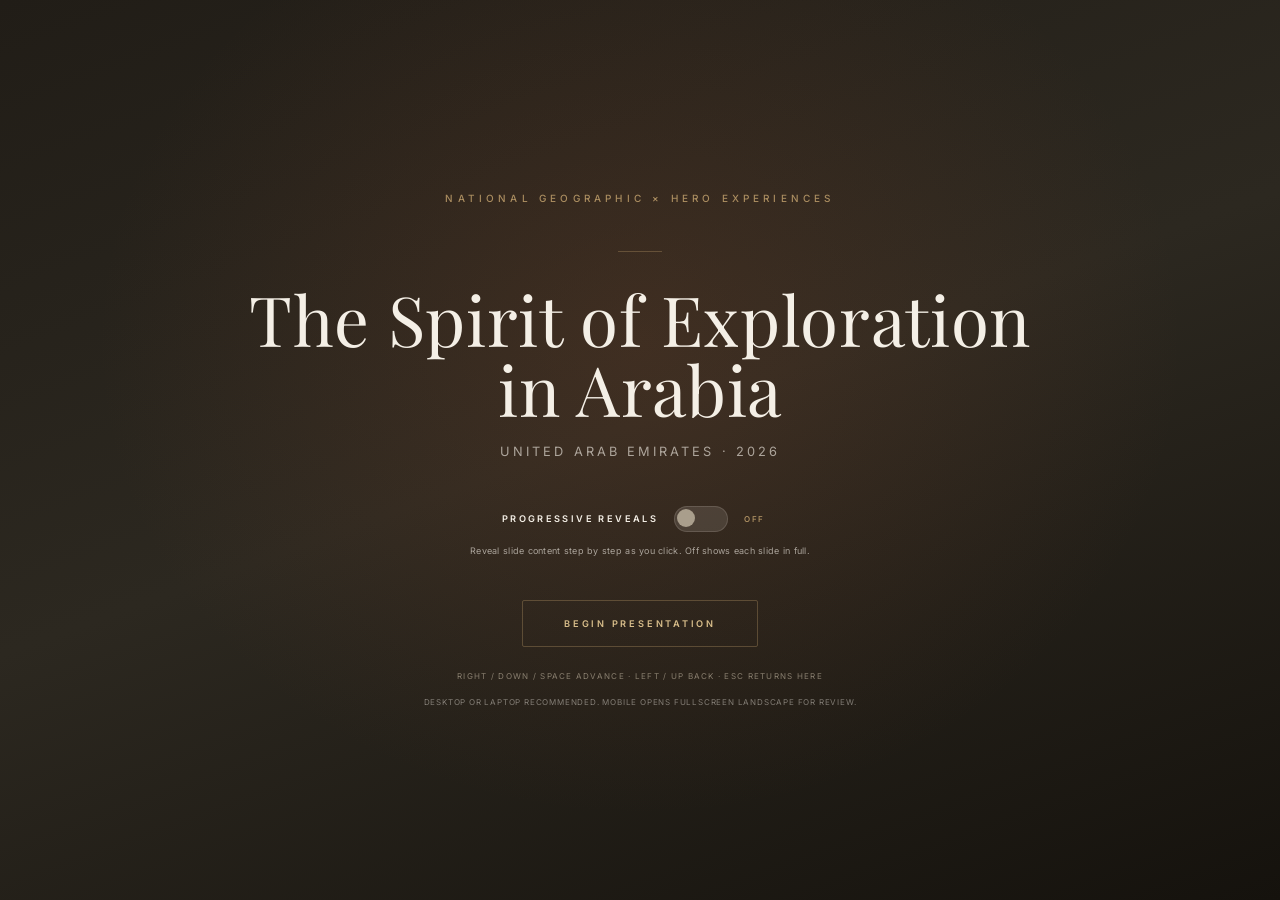
==== commit b52271a4: "Adopt presentation nav/splash/zoom kit (branch b3) Replaces the scroll-snap navigation with a click-" ====
--- a/natgeo/index.html
+++ b/natgeo/index.html
@@ -15,54 +15,43 @@
 <link rel="stylesheet" href="../shared/css/tokens.css">
 <link rel="stylesheet" href="../shared/css/base.css">
 <link rel="stylesheet" href="../shared/css/components.css">
+<link rel="stylesheet" href="../shared/css/presentation.css">
 <link rel="stylesheet" href="../shared/css/print.css" media="print">
 <link rel="stylesheet" href="../shared/css/editor.css" data-editor-remove="">
 </head>
 
-<body data-editor="true">
+<body>
 
 <a href="#sec-cover" class="skip-link">Skip to deck</a>
 
-<div class="review-banner" role="status" aria-live="polite">
-  <span>Review mode — image-direction annotations visible</span>
-  <span><kbd>R</kbd> to exit</span>
+<div id="splash">
+  <p class="sp-label">National Geographic × Hero Experiences</p>
+  <div class="sp-rule"></div>
+  <h1 class="sp-title">The Spirit of Exploration in Arabia</h1>
+  <p class="sp-sub">United Arab Emirates · 2026</p>
+  <div class="sp-toggle">
+    <div class="sp-toggle-row">
+      <span class="sp-toggle-label">Progressive Reveals</span>
+      <label class="switch"><input type="checkbox" id="progToggle"><span class="track"></span><span class="thumb"></span></label>
+      <span class="sp-toggle-state" id="progState">Off</span>
+    </div>
+    <p class="sp-toggle-desc" id="progDesc">Reveal slide content step by step as you click. Off shows each slide in full.</p>
+  </div>
+  <button class="sp-btn" id="beginBtn">Begin Presentation</button>
+  <p class="sp-hint">Right / Down / Space advance · Left / Up back · Esc returns here</p>
+  <p class="sp-device-note">Desktop or laptop recommended. Mobile opens fullscreen landscape for review.</p>
 </div>
 
-<div class="rotate-hint" role="dialog" aria-modal="true" aria-labelledby="rotate-hint-title">
-  <div class="rotate-hint__view" data-rotate-view="portrait">
-    <svg class="rotate-hint__icon rotate-hint__icon--rotate" viewBox="0 0 64 64" fill="none" stroke="currentColor" stroke-width="2" stroke-linecap="round" stroke-linejoin="round" aria-hidden="true">
-      <rect x="22" y="6" width="20" height="52" rx="3"></rect>
-      <line x1="28" y1="52" x2="36" y2="52"></line>
-    </svg>
-    <h2 id="rotate-hint-title" class="rotate-hint__title">Rotate for the cinematic view</h2>
-    <p class="rotate-hint__body">This deck reads best in landscape. Rotate your device for full-bleed imagery and side-by-side layouts.</p>
-    <button class="rotate-hint__dismiss" type="button" data-rotate-hint-dismiss="">Continue in portrait</button>
-  </div>
-
-  <div class="rotate-hint__view" data-rotate-view="landscape">
-    <svg class="rotate-hint__icon" viewBox="0 0 64 64" fill="none" stroke="currentColor" stroke-width="2" stroke-linecap="round" stroke-linejoin="round" aria-hidden="true">
-      <polyline points="10,22 10,10 22,10"></polyline>
-      <polyline points="42,10 54,10 54,22"></polyline>
-      <polyline points="54,42 54,54 42,54"></polyline>
-      <polyline points="22,54 10,54 10,42"></polyline>
-    </svg>
-    <h2 class="rotate-hint__title">Go fullscreen</h2>
-    <p class="rotate-hint__body">Tap below for the deepest immersion.</p>
-    <button class="rotate-hint__action" type="button" data-rotate-hint-fullscreen="">Enter fullscreen</button>
-    <button class="rotate-hint__skip" type="button" data-rotate-hint-dismiss="">Skip</button>
-  </div>
-</div>
-
-
-
-<main class="deck" id="deck" aria-label="National Geographic × Hero Experiences — The Spirit of Exploration in Arabia">
+<div id="deck">
+<div id="stage">
+
 
   <!-- =====================================================
        Slide 1 — Homepage / Cover (Immersive)
        Manager copy: NATIONAL GEOGRAPHIC × HERO EXPERIENCES /
        The Spirit of Exploration in Arabia
        ===================================================== -->
-  <div class="slide-viewport"><section class="section" id="sec-cover" data-slide="1" data-mode="immersive" data-image="full-bleed" aria-labelledby="cover-label" style="transform: translate(0px, 0px) scale(1);">
+  <div class="slide-viewport slide" data-slide="1"><section class="section" id="sec-cover" data-slide="1" data-mode="immersive" data-image="full-bleed" aria-labelledby="cover-label">
     <div class="full-bleed full-bleed--soft-dim" aria-hidden="true">
       <picture class="responsive-image">
         <source type="image/webp" srcset="assets/images/01-cover-desktop.webp 1306w" sizes="100vw">
@@ -113,12 +102,12 @@
   <!-- =====================================================
        Slide 2 — 1. The Joy of Discovery (Immersive)
        ===================================================== -->
-  <div class="slide-viewport"><section class="section" id="sec-discovery" data-slide="2" data-mode="immersive" data-image="full-bleed" aria-labelledby="discovery-headline" style="transform: translate(0px, 0px) scale(1);">
+  <div class="slide-viewport slide" data-slide="2"><section class="section" id="sec-discovery" data-slide="2" data-mode="immersive" data-image="full-bleed" aria-labelledby="discovery-headline">
     <div class="full-bleed full-bleed--lower-band" aria-hidden="true">
       <picture class="responsive-image">
         <source type="image/webp" srcset="assets/images/Falcons-Platinum-100-mobile.webp 960w, assets/images/Falcons-Platinum-100-desktop.webp 1559w" sizes="100vw">
         <source type="image/jpeg" srcset="assets/images/Falcons-Platinum-100-mobile.jpg 960w, assets/images/Falcons-Platinum-100-desktop.jpg 1559w" sizes="100vw">
-        <img src="assets/images/Falcons-Platinum-100-desktop.jpg" alt="" loading="lazy" decoding="async" width="1559" height="1009" class="is-loaded">
+        <img src="assets/images/Falcons-Platinum-100-desktop.jpg" alt="" loading="lazy" decoding="async" width="1559" height="1009">
       </picture>
     </div>
 
@@ -155,7 +144,7 @@
   <!-- =====================================================
        Slide 3 — 2. Looking Closer (Restrained — split)
        ===================================================== -->
-  <div class="slide-viewport"><section class="section section--bleed-right" id="sec-looking-closer" data-slide="3" data-mode="restrained" aria-labelledby="closer-headline" style="transform: translate(0px, 0px) scale(1);">
+  <div class="slide-viewport slide" data-slide="3"><section class="section section--bleed-right" id="sec-looking-closer" data-slide="3" data-mode="restrained" aria-labelledby="closer-headline">
 
     <div class="section__meta meta">
       <span>03</span>
@@ -187,7 +176,7 @@
       <picture class="responsive-image">
         
         
-        <source type="image/webp" srcset="assets/images/arabian-oryx-ph-16.webp"><source type="image/jpeg" srcset="assets/images/arabian-oryx-ph-16.jpg"><img src="assets/images/arabian-oryx-ph-16.jpg" alt="" loading="lazy" decoding="async" width="1920" height="1278" class="is-loaded">
+        <source type="image/webp" srcset="assets/images/arabian-oryx-ph-16.webp"><source type="image/jpeg" srcset="assets/images/arabian-oryx-ph-16.jpg"><img src="assets/images/arabian-oryx-ph-16.jpg" alt="" loading="lazy" decoding="async" width="1920" height="1278">
       </picture>
     </div>
   </section></div>
@@ -195,12 +184,12 @@
   <!-- =====================================================
        Slide 4 — 3. Arabia (Immersive)
        ===================================================== -->
-  <div class="slide-viewport"><section class="section" id="sec-arabia" data-slide="4" data-mode="immersive" data-image="full-bleed" aria-labelledby="arabia-headline" style="transform: translate(0px, 0px) scale(1);">
+  <div class="slide-viewport slide" data-slide="4"><section class="section" id="sec-arabia" data-slide="4" data-mode="immersive" data-image="full-bleed" aria-labelledby="arabia-headline">
     <div class="full-bleed full-bleed--lower-band" aria-hidden="true">
       <picture class="responsive-image">
         <source type="image/webp" srcset="assets/images/03-5-arabia-mobile.webp 960w, assets/images/03-5-arabia-desktop.webp 1672w" sizes="100vw">
         <source type="image/jpeg" srcset="assets/images/03-5-arabia-mobile.jpg 960w, assets/images/03-5-arabia-desktop.jpg 1672w" sizes="100vw">
-        <img src="assets/images/03-5-arabia-desktop.jpg" alt="" loading="lazy" decoding="async" width="1672" height="941" class="is-loaded">
+        <img src="assets/images/03-5-arabia-desktop.jpg" alt="" loading="lazy" decoding="async" width="1672" height="941">
       </picture>
     </div>
 
@@ -232,7 +221,7 @@
   <!-- =====================================================
        Slide 5 — 4. A Region of Stories (Restrained — split)
        ===================================================== -->
-  <div class="slide-viewport"><section class="section section--bleed-right" id="sec-stories" data-slide="5" data-mode="restrained" aria-labelledby="stories-headline" style="transform: translate(0px, 0px) scale(1);">
+  <div class="slide-viewport slide" data-slide="5"><section class="section section--bleed-right" id="sec-stories" data-slide="5" data-mode="restrained" aria-labelledby="stories-headline">
 
     <div class="section__meta meta">
       <span>05</span>
@@ -264,7 +253,7 @@
       <picture class="responsive-image">
         <source type="image/webp" srcset="assets/images/08-5-culture-mobile.webp 960w, assets/images/08-5-culture-desktop.webp 1920w" sizes="50vw">
         <source type="image/jpeg" srcset="assets/images/08-5-culture-mobile.jpg 960w, assets/images/08-5-culture-desktop.jpg 1920w" sizes="50vw">
-        <img src="assets/images/08-5-culture-desktop.jpg" alt="" loading="lazy" decoding="async" width="1920" height="1280" class="is-loaded">
+        <img src="assets/images/08-5-culture-desktop.jpg" alt="" loading="lazy" decoding="async" width="1920" height="1280">
       </picture>
     </div>
   </section></div>
@@ -272,12 +261,12 @@
   <!-- =====================================================
        Slide 6 — 5. What Makes a Place Memorable (Immersive)
        ===================================================== -->
-  <div class="slide-viewport"><section class="section" id="sec-memorable" data-slide="6" data-mode="immersive" data-image="full-bleed" aria-labelledby="memorable-headline" style="transform: translate(0px, 0px) scale(1);">
+  <div class="slide-viewport slide" data-slide="6"><section class="section" id="sec-memorable" data-slide="6" data-mode="immersive" data-image="full-bleed" aria-labelledby="memorable-headline">
     <div class="full-bleed full-bleed--soft-dim" aria-hidden="true">
       <picture class="responsive-image">
         <source type="image/webp" srcset="assets/images/Campfire-Platinum-27-mobile.webp 960w, assets/images/Campfire-Platinum-27-desktop.webp 1920w" sizes="100vw">
         <source type="image/jpeg" srcset="assets/images/Campfire-Platinum-27-mobile.jpg 960w, assets/images/Campfire-Platinum-27-desktop.jpg 1920w" sizes="100vw">
-        <img src="assets/images/Campfire-Platinum-27-desktop.jpg" alt="" loading="lazy" decoding="async" width="1920" height="1512" style="object-position: center 55%;" class="is-loaded">
+        <img src="assets/images/Campfire-Platinum-27-desktop.jpg" alt="" loading="lazy" decoding="async" width="1920" height="1512" style="object-position: center 55%;">
       </picture>
     </div>
 
@@ -310,7 +299,7 @@
   <!-- =====================================================
        Slide 7 — 6. The National Geographic Spirit (Restrained — text only)
        ===================================================== -->
-  <div class="slide-viewport"><section class="section" id="sec-natgeo-spirit" data-slide="7" data-mode="restrained" aria-labelledby="spirit-headline" style="transform: translate(0px, 0px) scale(1);">
+  <div class="slide-viewport slide" data-slide="7"><section class="section" id="sec-natgeo-spirit" data-slide="7" data-mode="restrained" aria-labelledby="spirit-headline">
 
     <div class="section__meta meta">
       <span>07</span>
@@ -343,7 +332,7 @@
           <picture class="responsive-image">
             <source type="image/webp" srcset="assets/images/08-5-education-desktop.webp 900w" sizes="(max-width: 48em) 100vw, 50vw">
             <source type="image/jpeg" srcset="assets/images/08-5-education-desktop.jpg 900w" sizes="(max-width: 48em) 100vw, 50vw">
-            <img src="assets/images/08-5-education-desktop.jpg" alt="" loading="lazy" decoding="async" width="900" height="1125" class="is-loaded">
+            <img src="assets/images/08-5-education-desktop.jpg" alt="" loading="lazy" decoding="async" width="900" height="1125">
           </picture>
         </div>
       </div>
@@ -353,12 +342,12 @@
   <!-- =====================================================
        Slide 8 — 7. Why This Feels Natural (Immersive)
        ===================================================== -->
-  <div class="slide-viewport"><section class="section" id="sec-natural" data-slide="8" data-mode="immersive" data-image="full-bleed" aria-labelledby="natural-headline" style="transform: translate(0px, 0px) scale(1);">
+  <div class="slide-viewport slide" data-slide="8"><section class="section" id="sec-natural" data-slide="8" data-mode="immersive" data-image="full-bleed" aria-labelledby="natural-headline">
     <div class="full-bleed full-bleed--soft-dim" aria-hidden="true">
       <picture class="responsive-image">
         <source type="image/webp" srcset="assets/images/07-solution-mobile.webp 960w, assets/images/07-solution-desktop.webp 1920w" sizes="100vw">
         <source type="image/jpeg" srcset="assets/images/07-solution-mobile.jpg 960w, assets/images/07-solution-desktop.jpg 1920w" sizes="100vw">
-        <img src="assets/images/07-solution-desktop.jpg" alt="" loading="lazy" decoding="async" width="1920" height="1281" class="is-loaded">
+        <img src="assets/images/07-solution-desktop.jpg" alt="" loading="lazy" decoding="async" width="1920" height="1281">
       </picture>
     </div>
 
@@ -388,7 +377,7 @@
        Slide 9 — 8. Why We Believe This Matters (Restrained — split)
        Credentials woven into narrative (per manager) — field photo, not logos.
        ===================================================== -->
-  <div class="slide-viewport"><section class="section section--bleed-right" id="sec-why-matters" data-slide="9" data-mode="restrained" aria-labelledby="matters-headline" style="transform: translate(0px, 0px) scale(1);">
+  <div class="slide-viewport slide" data-slide="9"><section class="section section--bleed-right" id="sec-why-matters" data-slide="9" data-mode="restrained" aria-labelledby="matters-headline">
 
     <div class="section__meta meta">
       <span>09</span>
@@ -420,7 +409,7 @@
       <picture class="responsive-image">
         <source type="image/webp" srcset="assets/images/05a-hero-mobile.webp 960w, assets/images/05a-hero-desktop.webp 1400w" sizes="50vw">
         <source type="image/jpeg" srcset="assets/images/05a-hero-mobile.jpg 960w, assets/images/05a-hero-desktop.jpg 1400w" sizes="50vw">
-        <img src="assets/images/05a-hero-desktop.jpg" alt="" loading="lazy" decoding="async" width="1400" height="2100" class="is-loaded">
+        <img src="assets/images/05a-hero-desktop.jpg" alt="" loading="lazy" decoding="async" width="1400" height="2100">
       </picture>
     </div>
   </section></div>
@@ -428,12 +417,12 @@
   <!-- =====================================================
        Slide 10 — 9. The Opportunity (Immersive)
        ===================================================== -->
-  <div class="slide-viewport"><section class="section" id="sec-opportunity" data-slide="10" data-mode="immersive" data-image="full-bleed" aria-labelledby="opportunity-headline" style="transform: translate(0px, 0px) scale(1);">
+  <div class="slide-viewport slide" data-slide="10"><section class="section" id="sec-opportunity" data-slide="10" data-mode="immersive" data-image="full-bleed" aria-labelledby="opportunity-headline">
     <div class="full-bleed full-bleed--soft-dim" aria-hidden="true">
       <picture class="responsive-image">
         <source type="image/webp" srcset="assets/images/03-vision-mobile.webp 960w, assets/images/03-vision-desktop.webp 1920w" sizes="100vw">
         <source type="image/jpeg" srcset="assets/images/03-vision-mobile.jpg 960w, assets/images/03-vision-desktop.jpg 1920w" sizes="100vw">
-        <img src="assets/images/03-vision-desktop.jpg" alt="" loading="lazy" decoding="async" width="1920" height="2881" class="is-loaded">
+        <img src="assets/images/03-vision-desktop.jpg" alt="" loading="lazy" decoding="async" width="1920" height="2881">
       </picture>
     </div>
 
@@ -462,7 +451,7 @@
   <!-- =====================================================
        Slide 11 — 10. Beginning in Abu Dhabi (Immersive — list)
        ===================================================== -->
-  <div class="slide-viewport"><section class="section section--bleed-right" id="sec-abu-dhabi" data-slide="11" data-mode="restrained" aria-labelledby="abudhabi-headline" style="transform: translate(0px, 0px) scale(1);">
+  <div class="slide-viewport slide" data-slide="11"><section class="section section--bleed-right" id="sec-abu-dhabi" data-slide="11" data-mode="restrained" aria-labelledby="abudhabi-headline">
 
     <div class="section__meta meta">
       <span>11</span>
@@ -514,7 +503,7 @@
         <picture class="responsive-image">
           <source type="image/webp" srcset="assets/images/Place_Right_DDCR-mobile.webp 960w, assets/images/Place_Right_DDCR-desktop.webp 1920w" sizes="50vw">
           <source type="image/jpeg" srcset="assets/images/Place_Right_DDCR-mobile.jpg 960w, assets/images/Place_Right_DDCR-desktop.jpg 1920w" sizes="50vw">
-          <img src="assets/images/Place_Right_DDCR-desktop.jpg" alt="" loading="lazy" decoding="async" width="1920" height="1080" style="object-position: center 80%;" class="is-loaded">
+          <img src="assets/images/Place_Right_DDCR-desktop.jpg" alt="" loading="lazy" decoding="async" width="1920" height="1080" style="object-position: center 80%;">
         </picture>
       </div>
 
@@ -522,7 +511,7 @@
         <picture class="responsive-image">
           <source type="image/webp" srcset="assets/images/11-coastal-mangroves.webp" sizes="50vw">
           <source type="image/jpeg" srcset="assets/images/11-coastal-mangroves.jpg" sizes="50vw">
-          <img src="assets/images/11-coastal-mangroves.jpg" alt="Mangrove forest, Abu Dhabi, UAE" loading="lazy" decoding="async" width="1920" height="1280" class="is-loaded">
+          <img src="assets/images/11-coastal-mangroves.jpg" alt="Mangrove forest, Abu Dhabi, UAE" loading="lazy" decoding="async" width="1920" height="1280">
         </picture>
         <a class="photo-credit" href="https://commons.wikimedia.org/wiki/File:Abu_Dhabi%27s_Serene_Mangroves.jpg" target="_blank" rel="noopener">Photo: Majd Nasra · CC BY-SA 4.0</a>
       </div>
@@ -531,7 +520,7 @@
         <picture class="responsive-image">
           <source type="image/webp" srcset="assets/images/11-mountain-jebel-jais.webp" sizes="50vw">
           <source type="image/jpeg" srcset="assets/images/11-mountain-jebel-jais.jpg" sizes="50vw">
-          <img src="assets/images/11-mountain-jebel-jais.jpg" alt="Jebel Jais at sunset, Ras Al Khaimah, UAE" loading="lazy" decoding="async" width="1920" height="1280" class="is-loaded">
+          <img src="assets/images/11-mountain-jebel-jais.jpg" alt="Jebel Jais at sunset, Ras Al Khaimah, UAE" loading="lazy" decoding="async" width="1920" height="1280">
         </picture>
         <a class="photo-credit" href="https://commons.wikimedia.org/wiki/File:Mountain_view_during_sunset,_Jebel_Jais,_Ras_al_Khaimah,_UAE.jpg" target="_blank" rel="noopener">Photo: Tashmetova808 · CC BY-SA 4.0</a>
       </div>
@@ -542,7 +531,7 @@
   <!-- =====================================================
        Slide 12 — 11. The Expedition Experience (Restrained — list + image)
        ===================================================== -->
-  <div class="slide-viewport"><section class="section" id="sec-expedition" data-slide="12" data-mode="restrained" aria-labelledby="expedition-headline" style="transform: translate(0px, 0px) scale(1);">
+  <div class="slide-viewport slide" data-slide="12"><section class="section" id="sec-expedition" data-slide="12" data-mode="restrained" aria-labelledby="expedition-headline">
 
     <div class="section__meta meta">
       <span>12</span>
@@ -575,7 +564,7 @@
             <li data-swap="culture" class="">Cultural encounters and heritage interpretation</li>
             <li data-swap="coastal" class="is-active">Exploration of coastal and island ecosystems</li>
           </ul>
-          <p class="pull pull--with-rule" contenteditable="false">Together, these experiences create a deeper and more complete understanding of Arabia and its people, landscapes, and wildlife.</p>
+          <p class="pull pull--with-rule">Together, these experiences create a deeper and more complete understanding of Arabia and its people, landscapes, and wildlife.</p>
         </div>
         <div class="split__image" aria-hidden="true" style="max-height: 680px;">
 
@@ -583,7 +572,7 @@
             <picture class="responsive-image">
               
               
-              <source type="image/webp" srcset="assets/images/arabian-oryx-ph-63-2.webp"><source type="image/jpeg" srcset="assets/images/arabian-oryx-ph-63-2.jpg"><img src="assets/images/arabian-oryx-ph-63-2.jpg" alt="" loading="lazy" decoding="async" width="1920" height="1080" class="is-loaded">
+              <source type="image/webp" srcset="assets/images/arabian-oryx-ph-63-2.webp"><source type="image/jpeg" srcset="assets/images/arabian-oryx-ph-63-2.jpg"><img src="assets/images/arabian-oryx-ph-63-2.jpg" alt="" loading="lazy" decoding="async" width="1920" height="1080">
             </picture>
           </div>
 
@@ -591,7 +580,7 @@
             <picture class="responsive-image">
               
               
-              <source type="image/webp" srcset="assets/images/20250218-131243-2.webp"><source type="image/jpeg" srcset="assets/images/20250218-131243-2.jpg"><img src="assets/images/20250218-131243-2.jpg" alt="" loading="lazy" decoding="async" width="1920" height="2560" class="is-loaded">
+              <source type="image/webp" srcset="assets/images/20250218-131243-2.webp"><source type="image/jpeg" srcset="assets/images/20250218-131243-2.jpg"><img src="assets/images/20250218-131243-2.jpg" alt="" loading="lazy" decoding="async" width="1920" height="2560">
             </picture>
           </div>
 
@@ -599,7 +588,7 @@
             <picture class="responsive-image">
               
               
-              <source type="image/webp" srcset="assets/images/arabian-gazelle-ph-1.webp"><source type="image/jpeg" srcset="assets/images/arabian-gazelle-ph-1.jpg"><img src="assets/images/arabian-gazelle-ph-1.jpg" alt="" loading="lazy" decoding="async" width="1500" height="1000" class="is-loaded">
+              <source type="image/webp" srcset="assets/images/arabian-gazelle-ph-1.webp"><source type="image/jpeg" srcset="assets/images/arabian-gazelle-ph-1.jpg"><img src="assets/images/arabian-gazelle-ph-1.jpg" alt="" loading="lazy" decoding="async" width="1500" height="1000">
             </picture>
           </div>
 
@@ -607,7 +596,7 @@
             <picture class="responsive-image">
               <source type="image/webp" srcset="assets/images/08-5-education-desktop.webp 900w" sizes="50vw">
               <source type="image/jpeg" srcset="assets/images/08-5-education-desktop.jpg 900w" sizes="50vw">
-              <img src="assets/images/08-5-education-desktop.jpg" alt="" loading="lazy" decoding="async" width="900" height="1125" class="is-loaded">
+              <img src="assets/images/08-5-education-desktop.jpg" alt="" loading="lazy" decoding="async" width="900" height="1125">
             </picture>
           </div>
 
@@ -615,7 +604,7 @@
             <picture class="responsive-image">
               
               
-              <source type="image/webp" srcset="assets/images/campfire-platinum-heritage-7-2.webp"><source type="image/jpeg" srcset="assets/images/campfire-platinum-heritage-7-2.jpg"><img src="assets/images/campfire-platinum-heritage-7-2.jpg" alt="" loading="lazy" decoding="async" width="1920" height="1280" class="is-loaded">
+              <source type="image/webp" srcset="assets/images/campfire-platinum-heritage-7-2.webp"><source type="image/jpeg" srcset="assets/images/campfire-platinum-heritage-7-2.jpg"><img src="assets/images/campfire-platinum-heritage-7-2.jpg" alt="" loading="lazy" decoding="async" width="1920" height="1280">
             </picture>
           </div>
 
@@ -623,11 +612,11 @@
             <picture class="responsive-image">
               <source type="image/webp" srcset="assets/images/08-5-culture-mobile.webp 960w, assets/images/08-5-culture-desktop.webp 1920w" sizes="50vw">
               <source type="image/jpeg" srcset="assets/images/08-5-culture-mobile.jpg 960w, assets/images/08-5-culture-desktop.jpg 1920w" sizes="50vw">
-              <img src="assets/images/08-5-culture-desktop.jpg" alt="" loading="lazy" decoding="async" width="1920" height="1280" class="is-loaded">
+              <img src="assets/images/08-5-culture-desktop.jpg" alt="" loading="lazy" decoding="async" width="1920" height="1280">
             </picture>
           </div>
 
-          <div class="swap-panel is-active" data-swap-panel="coastal"><picture class="responsive-image"><source type="image/webp" srcset="assets/images/dji-0086.webp"><source type="image/jpeg" srcset="assets/images/dji-0086.jpg"><img src="assets/images/dji-0086.jpg" alt="" loading="lazy" decoding="async" width="1920" height="1080"></picture></div>
+          <div class="swap-panel is-active" data-swap-panel="coastal"><picture class="responsive-image"><source type="image/webp" srcset="assets/images/dji-0086.webp"><source type="image/jpeg" srcset="assets/images/dji-0086.jpg"><img src="assets/images/dji-0086.jpg" alt="" loading="lazy" decoding="async" width="1920" height="1080" style="object-position: right center;"></picture></div>
 
         </div>
       </div>
@@ -637,12 +626,12 @@
   <!-- =====================================================
        Slide 13 — 12. Conservation in Action (Immersive)
        ===================================================== -->
-  <div class="slide-viewport"><section class="section" id="sec-conservation" data-slide="13" data-mode="immersive" data-image="full-bleed" aria-labelledby="conservation-headline" style="transform: translate(0px, 0px) scale(1);">
+  <div class="slide-viewport slide" data-slide="13"><section class="section" id="sec-conservation" data-slide="13" data-mode="immersive" data-image="full-bleed" aria-labelledby="conservation-headline">
     <div class="full-bleed full-bleed--soft-dim" aria-hidden="true">
       <picture class="responsive-image">
         
         
-        <source type="image/webp" srcset="assets/images/gazelle-in-conservation-3.webp"><source type="image/jpeg" srcset="assets/images/gazelle-in-conservation-3.jpg"><img src="assets/images/gazelle-in-conservation-3.jpg" alt="" loading="lazy" decoding="async" width="1920" height="1080" style="object-position: center 40%;" class="is-loaded">
+        <source type="image/webp" srcset="assets/images/gazelle-in-conservation-3.webp"><source type="image/jpeg" srcset="assets/images/gazelle-in-conservation-3.jpg"><img src="assets/images/gazelle-in-conservation-3.jpg" alt="" loading="lazy" decoding="async" width="1920" height="1080" style="object-position: center 40%;">
       </picture>
     </div>
 
@@ -678,7 +667,7 @@
   <!-- =====================================================
        Slide 14 — 13. Stories That Travel (Restrained — split)
        ===================================================== -->
-  <div class="slide-viewport"><section class="section section--bleed-right" id="sec-stories-travel" data-slide="14" data-mode="restrained" aria-labelledby="travel-headline" style="transform: translate(0px, 0px) scale(1);">
+  <div class="slide-viewport slide" data-slide="14"><section class="section section--bleed-right" id="sec-stories-travel" data-slide="14" data-mode="restrained" aria-labelledby="travel-headline">
 
     <div class="section__meta meta">
       <span>14</span>
@@ -710,7 +699,7 @@
       <picture class="responsive-image">
         <source type="image/webp" srcset="assets/images/Camels-Platinum-27-mobile.webp 960w, assets/images/Camels-Platinum-27-desktop.webp 1800w" sizes="50vw">
         <source type="image/jpeg" srcset="assets/images/Camels-Platinum-27-mobile.jpg 960w, assets/images/Camels-Platinum-27-desktop.jpg 1800w" sizes="50vw">
-        <img src="assets/images/Camels-Platinum-27-desktop.jpg" alt="" loading="lazy" decoding="async" width="1800" height="1200" class="is-loaded">
+        <img src="assets/images/Camels-Platinum-27-desktop.jpg" alt="" loading="lazy" decoding="async" width="1800" height="1200">
       </picture>
     </div>
   </section></div>
@@ -718,12 +707,12 @@
   <!-- =====================================================
        Slide 15 — 14. Looking Beyond the Horizon (Immersive — list)
        ===================================================== -->
-  <div class="slide-viewport"><section class="section" id="sec-horizon" data-slide="15" data-mode="immersive" data-image="full-bleed" aria-labelledby="horizon-headline" style="transform: translate(0px, 0px) scale(1);">
+  <div class="slide-viewport slide" data-slide="15"><section class="section" id="sec-horizon" data-slide="15" data-mode="immersive" data-image="full-bleed" aria-labelledby="horizon-headline">
     <div class="full-bleed full-bleed--soft-dim" aria-hidden="true">
       <picture class="responsive-image">
         <source type="image/webp" srcset="assets/images/11-horizon-mobile.webp 960w, assets/images/11-horizon-desktop.webp 1920w" sizes="100vw">
         <source type="image/jpeg" srcset="assets/images/11-horizon-mobile.jpg 960w, assets/images/11-horizon-desktop.jpg 1920w" sizes="100vw">
-        <img src="assets/images/11-horizon-desktop.jpg" alt="" loading="lazy" decoding="async" width="1920" height="1080" class="is-loaded">
+        <img src="assets/images/11-horizon-desktop.jpg" alt="" loading="lazy" decoding="async" width="1920" height="1080">
       </picture>
     </div>
 
@@ -755,7 +744,7 @@
   <!-- =====================================================
        Slide 16 — 15. A Shared Approach to Exploration (Restrained — text)
        ===================================================== -->
-  <div class="slide-viewport"><section class="section" id="sec-shared" data-slide="16" data-mode="restrained" aria-labelledby="shared-headline" style="transform: translate(0px, 0px) scale(1);">
+  <div class="slide-viewport slide" data-slide="16"><section class="section" id="sec-shared" data-slide="16" data-mode="restrained" aria-labelledby="shared-headline">
 
     <div class="section__meta meta">
       <span>16</span>
@@ -783,7 +772,7 @@
   <!-- =====================================================
        Slide 17 — 16. An Invitation (Restrained — declaration)
        ===================================================== -->
-  <div class="slide-viewport"><section class="section" id="sec-invitation" data-slide="17" data-mode="restrained" aria-labelledby="invitation-headline" style="transform: translate(0px, 0px) scale(1);">
+  <div class="slide-viewport slide" data-slide="17"><section class="section" id="sec-invitation" data-slide="17" data-mode="restrained" aria-labelledby="invitation-headline">
 
     <div class="section__meta meta">
       <span>17</span>
@@ -812,12 +801,12 @@
        Slide 18 — Closing bookend (Immersive)
        Manager copy: NATIONAL GEOGRAPHIC × HERO EXPERIENCES / Exploring Arabia
        ===================================================== -->
-  <div class="slide-viewport"><section class="section" id="sec-closing" data-slide="18" data-mode="immersive" data-image="full-bleed" aria-labelledby="closing-headline" style="transform: translate(0px, 0px) scale(1);">
+  <div class="slide-viewport slide" data-slide="18"><section class="section" id="sec-closing" data-slide="18" data-mode="immersive" data-image="full-bleed" aria-labelledby="closing-headline">
     <div class="full-bleed full-bleed--soft-dim" aria-hidden="true">
       <picture class="responsive-image">
         <source type="image/webp" srcset="assets/images/13-closing-mobile.webp 960w, assets/images/13-closing-desktop.webp 1749w" sizes="100vw">
         <source type="image/jpeg" srcset="assets/images/13-closing-mobile.jpg 960w, assets/images/13-closing-desktop.jpg 1749w" sizes="100vw">
-        <img src="assets/images/13-closing-desktop.jpg" alt="" loading="lazy" decoding="async" width="1749" height="2624" style="object-position: center 65%;" class="is-loaded">
+        <img src="assets/images/13-closing-desktop.jpg" alt="" loading="lazy" decoding="async" width="1749" height="2624" style="object-position: center 65%;">
       </picture>
     </div>
 
@@ -855,20 +844,17 @@
     </div>
   </section></div>
 
-</main>
-
-<nav class="top-nav" id="topNav" aria-label="Slide navigation" data-theme="light">
-  <div class="top-nav__static">
-    <span data-top-nav-counter-static="">12 / 18</span>
-  </div>
-  <div class="top-nav__full">
-    <button class="top-nav__arrow" type="button" data-top-nav-prev="" aria-label="Previous slide">←</button>
-    <div class="top-nav__dots" role="tablist" aria-label="Slide progress"><button class="top-nav__dot" type="button" aria-label="National Geographic × Hero Experiences" data-slide-number="1"></button><button class="top-nav__dot" type="button" aria-label="The best journeys begin with curiosity." data-slide-number="2"></button><button class="top-nav__dot" type="button" aria-label="At first glance, the landscapes of Arabia can seem vast and " data-slide-number="3"></button><button class="top-nav__dot" type="button" aria-label="Arabia is one of the world's great landscapes." data-slide-number="4"></button><button class="top-nav__dot" type="button" aria-label="Every landscape tells a story." data-slide-number="5"></button><button class="top-nav__dot" type="button" aria-label="Long after a journey ends, it is rarely the itinerary we rem" data-slide-number="6"></button><button class="top-nav__dot" type="button" aria-label="For more than a century, National Geographic has inspired pe" data-slide-number="7"></button><button class="top-nav__dot" type="button" aria-label="National Geographic has always been drawn to places where na" data-slide-number="8"></button><button class="top-nav__dot" type="button" aria-label="For more than a decade, Hero Experiences has introduced gues" data-slide-number="9"></button><button class="top-nav__dot" type="button" aria-label="Together, National Geographic and Hero Experiences can creat" data-slide-number="10"></button><button class="top-nav__dot" type="button" aria-label="Every great expedition needs a place to begin." data-slide-number="11"></button><button class="top-nav__dot is-active" type="button" aria-label="Each journey would be built around curiosity, exploration, a" data-slide-number="12" aria-current="true"></button><button class="top-nav__dot" type="button" aria-label="Some of the most inspiring stories in Arabia are conservatio" data-slide-number="13"></button><button class="top-nav__dot" type="button" aria-label="The most meaningful expeditions do not end when guests retur" data-slide-number="14"></button><button class="top-nav__dot" type="button" aria-label="While Abu Dhabi provides a compelling starting point, it is " data-slide-number="15"></button><button class="top-nav__dot" type="button" aria-label="At its core, this opportunity is built on a simple idea: hel" data-slide-number="16"></button><button class="top-nav__dot" type="button" aria-label="Arabia remains one of the world's most fascinating regions, " data-slide-number="17"></button><button class="top-nav__dot" type="button" aria-label="National Geographic × Hero Experiences" data-slide-number="18"></button></div>
-    <button class="top-nav__arrow" type="button" data-top-nav-next="" aria-label="Next slide">→</button>
-    <span class="top-nav__counter">12 / 18</span>
-  </div>
-</nav>
-
+</div><!-- /#stage -->
+
+<div id="hud"></div>
+<div id="progress"></div>
+<div id="dots"></div>
+<div id="counter">1 / 1</div>
+<div id="slideRail" aria-label="Slide navigation"></div>
+<button id="exitFs">Exit fullscreen</button>
+</div><!-- /#deck -->
+
+<script src="../shared/js/presentation.js" defer></script>
 <script src="../shared/js/deck.js" defer=""></script>
 <script src="../shared/js/editor.js" defer="" data-editor-remove=""></script>
 
--- a/shared/css/components.css
+++ b/shared/css/components.css
@@ -2783,6 +2783,17 @@
   padding-left: var(--space-3);
 }
 
+/* Slide 12 (Expedition) — tighter ruled-list rows per brief:
+ * "reduce the spacing of the horizontal lines and its content" */
+#sec-expedition .list--ruled {
+  line-height: var(--leading-tight, 1.15);
+}
+#sec-expedition .list--ruled > li {
+  padding: var(--space-2) 0;
+}
+#sec-expedition .list--ruled > li:first-child { padding-top: 0; }
+#sec-expedition .list--ruled > li:last-child  { padding-bottom: 0; }
+
 /* =========================================================
  * Photo credit — small clickable attribution line
  * Used below tab captions when image has a CC licence.
--- a/shared/css/presentation.css
+++ b/shared/css/presentation.css
@@ -0,0 +1,137 @@
+/* presentation.css — click-through presentation shell
+ *
+ * Adapted from the reusable splash + navigation kit. Adopts: splash,
+ * stacked-slide navigation, HUD (progress / dots / counter / rail),
+ * fullscreen, and mobile pinch-zoom. Splash restyled to the deck's
+ * bone / ink / deep-sand / rust palette.
+ *
+ * Structure it expects:
+ *   #splash
+ *   #deck > #stage > .slide-viewport.slide[data-slide] > section.section
+ *   #deck > #hud, #progress, #dots, #counter, #slideRail, #exitFs
+ *
+ * The .slide-viewport wrappers double as the kit's .slide layers, so the
+ * existing `.slide-viewport > .section` layout rules keep working.
+ */
+
+:root{
+  --pz-bone:#f4efe6;
+  --pz-bone-dim:rgba(244,239,230,.62);
+  --pz-ink:#1c1c1a;
+  --pz-sand:#b89968;
+  --pz-sand-hi:#d8bd8a;
+  --pz-rust:#8b4a2b;
+  --pz-stone:#a99e8c;
+  --pz-line:rgba(244,239,230,.14);
+  --pz-line-sand:rgba(184,153,104,.34);
+  --deck-width:1920px;
+  --deck-height:1080px;
+}
+
+html,body{height:100%}
+body{overflow:hidden;background:var(--pz-ink)}
+
+/* ---------- Splash ---------- */
+#splash{
+  position:fixed;inset:0;z-index:1000;
+  display:flex;flex-direction:column;align-items:center;justify-content:center;
+  text-align:center;padding:5vh 6vw;
+  background:
+    radial-gradient(ellipse at 50% 38%,rgba(139,74,43,.22) 0%,transparent 60%),
+    linear-gradient(160deg,#211d17 0%,#2c2820 48%,#15120d 100%);
+  transition:opacity .6s ease;
+}
+#splash.out{opacity:0;pointer-events:none}
+.sp-label{font-family:var(--font-meta,sans-serif);font-weight:500;font-size:clamp(9px,.78vw,13px);letter-spacing:.42em;text-transform:uppercase;color:var(--pz-sand);opacity:.9;margin-bottom:clamp(26px,5vh,54px)}
+.sp-rule{width:44px;height:1px;background:var(--pz-line-sand);margin-bottom:clamp(22px,3.4vh,40px)}
+.sp-title{font-family:var(--font-display,serif);font-weight:400;font-size:clamp(34px,5.4vw,88px);line-height:1.02;letter-spacing:.01em;color:var(--pz-bone);margin-bottom:clamp(14px,2vh,22px);max-width:20ch}
+.sp-sub{font-family:var(--font-meta,sans-serif);font-weight:400;font-size:clamp(10px,1vw,15px);line-height:1.5;letter-spacing:.24em;text-transform:uppercase;color:var(--pz-bone-dim);max-width:680px;margin:0 auto clamp(34px,5vh,58px)}
+.sp-toggle{display:flex;flex-direction:column;align-items:center;gap:12px;margin-bottom:clamp(30px,4.6vh,52px)}
+.sp-toggle-row{display:flex;align-items:center;gap:16px}
+.sp-toggle-label{font-family:var(--font-meta,sans-serif);font-weight:600;font-size:clamp(9px,.72vw,12px);letter-spacing:.26em;text-transform:uppercase;color:var(--pz-bone)}
+.switch{position:relative;width:54px;height:26px;flex-shrink:0;cursor:pointer}
+.switch input{position:absolute;opacity:0;width:100%;height:100%;margin:0;cursor:pointer;z-index:2}
+.switch .track{position:absolute;inset:0;border-radius:13px;background:rgba(244,239,230,.12);border:1px solid var(--pz-line);transition:.25s}
+.switch .thumb{position:absolute;top:3px;left:3px;width:18px;height:18px;border-radius:50%;background:var(--pz-stone);transition:.25s}
+.switch input:checked ~ .track{background:rgba(184,153,104,.3);border-color:var(--pz-line-sand)}
+.switch input:checked ~ .thumb{left:33px;background:var(--pz-sand-hi)}
+.sp-toggle-state{font-family:var(--font-meta,sans-serif);font-weight:500;font-size:clamp(8px,.62vw,11px);letter-spacing:.18em;text-transform:uppercase;color:var(--pz-sand);min-width:34px;text-align:left}
+.sp-toggle-desc{font-family:var(--font-meta,sans-serif);font-weight:300;font-size:clamp(9px,.68vw,12.5px);line-height:1.6;letter-spacing:.03em;color:var(--pz-bone-dim);max-width:540px}
+.sp-btn{
+  font-family:var(--font-meta,sans-serif);
+  background:none;border:1px solid var(--pz-line-sand);border-radius:2px;
+  color:var(--pz-sand-hi);cursor:pointer;font-weight:600;
+  font-size:clamp(9px,.72vw,12px);letter-spacing:.3em;text-transform:uppercase;
+  padding:clamp(14px,1.9vh,22px) clamp(34px,3.2vw,56px);transition:all .22s;
+}
+.sp-btn:hover{background:rgba(184,153,104,.14);border-color:var(--pz-sand);color:#fff}
+.sp-hint{font-family:var(--font-meta,sans-serif);font-weight:300;font-size:clamp(8px,.6vw,11px);letter-spacing:.16em;text-transform:uppercase;color:var(--pz-stone);opacity:.75;margin-top:clamp(18px,2.6vh,30px)}
+.sp-device-note{font-family:var(--font-meta,sans-serif);font-weight:300;font-size:clamp(8px,.62vw,11px);line-height:1.55;letter-spacing:.1em;text-transform:uppercase;color:var(--pz-bone-dim);max-width:560px;margin-top:14px;opacity:.72}
+
+/* ---------- Deck + fixed design stage ---------- */
+#deck{position:fixed;inset:0;display:none;background:var(--pz-ink);touch-action:manipulation;overscroll-behavior:none}
+#deck.active{display:block}
+#stage{
+  position:absolute;left:0;top:0;
+  width:var(--deck-width);height:var(--deck-height);
+  transform:
+    translate(var(--stage-x,0px),var(--stage-y,0px))
+    rotate(var(--stage-rotate,0deg))
+    scale(var(--stage-scale,1));
+  transform-origin:0 0;will-change:transform;
+}
+
+/* The .slide-viewport wrappers become the stacked, cross-faded slide layers.
+ * Override their previous scroll-snap sizing. The inner .section keeps all
+ * its existing `.slide-viewport > .section` layout rules. */
+#stage > .slide-viewport.slide{
+  position:absolute;inset:0;
+  display:block;
+  width:var(--deck-width);height:var(--deck-height);
+  min-height:0;
+  overflow:hidden;
+  opacity:0;pointer-events:none;
+  scroll-snap-align:none;
+  transition:opacity .55s ease;
+  background:var(--pz-ink);
+}
+#stage > .slide-viewport.slide.active{opacity:1;pointer-events:auto}
+
+/* Progressive reveal (unused unless slides add data-step, but kept for parity) */
+[data-step]{opacity:0;transform:translateY(16px);transition:opacity .55s ease,transform .55s ease}
+[data-step].shown{opacity:1;transform:none}
+
+/* ---------- HUD ---------- */
+#hud{position:fixed;inset:0;z-index:900;pointer-events:none}
+#progress{position:fixed;top:0;left:0;height:2px;background:var(--pz-sand);width:0;transition:width .4s ease;z-index:902}
+#dots{position:fixed;bottom:18px;left:0;right:0;display:flex;justify-content:center;gap:7px;z-index:901;pointer-events:none}
+.dot{width:6px;height:6px;border-radius:50%;background:rgba(184,153,104,.24);transition:all .3s}
+.dot.cur{background:var(--pz-sand);transform:scale(1.5)}
+.dot.done{background:rgba(184,153,104,.5)}
+#counter{position:fixed;bottom:22px;right:30px;z-index:901;font-family:var(--font-meta,sans-serif);font-weight:500;font-size:11px;letter-spacing:.24em;color:var(--pz-stone)}
+#exitFs{position:fixed;bottom:18px;left:26px;z-index:903;display:none;background:none;border:none;color:var(--pz-stone);cursor:pointer;font:500 10px/1 sans-serif;letter-spacing:.2em;text-transform:uppercase;padding:6px;pointer-events:auto;opacity:.7;transition:opacity .2s}
+#exitFs:hover{opacity:1}
+
+/* ---------- Slide rail (right-edge scrubber) ---------- */
+#slideRail{position:fixed;top:50%;right:0;width:132px;height:34vh;min-height:220px;max-height:360px;z-index:904;pointer-events:none;transform:translateY(-50%)}
+.rail-item{position:absolute;right:18px;top:var(--rail-y);width:94px;height:18px;display:flex;align-items:center;justify-content:flex-end;gap:10px;border:0;background:none;color:var(--pz-stone);font:500 11px/1 sans-serif;cursor:pointer;opacity:var(--rail-opacity,0);pointer-events:none;transform:translateY(-50%) translateX(var(--rail-shift,10px));transition:opacity .08s linear,transform .08s linear}
+.rail-item:focus-visible{outline:1px solid var(--pz-sand-hi);outline-offset:3px;opacity:1;pointer-events:auto;transform:translateY(-50%) translateX(-3px)}
+.rail-item.is-visible{pointer-events:auto}
+.rail-num{width:30px;text-align:right;font-weight:700;font-size:11px;line-height:1;letter-spacing:.18em;color:rgba(244,239,230,.84);text-shadow:0 1px 8px rgba(0,0,0,.7)}
+.rail-tick{display:block;width:40px;height:2px;border-radius:2px;background:rgba(244,239,230,.68);box-shadow:0 0 10px rgba(184,153,104,.18);transform:scaleX(var(--rail-scale,.4));transform-origin:right center}
+.rail-item.is-hot .rail-num{color:#fff8df;text-shadow:0 1px 10px rgba(0,0,0,.9),0 0 12px rgba(216,189,138,.45)}
+.rail-item.is-hot .rail-tick{height:3px;background:#fff0bd;box-shadow:0 0 18px rgba(216,189,138,.52)}
+.rail-item.cur .rail-num{color:var(--pz-sand-hi)}
+.rail-item.cur .rail-tick{height:3px;background:var(--pz-sand-hi);box-shadow:0 0 14px rgba(216,189,138,.34)}
+.rail-item:hover{opacity:1;transform:translateY(-50%) translateX(-4px)}
+
+/* ---------- Mobile zoom ---------- */
+body.mobile-presenting{overscroll-behavior:none;touch-action:none}
+body.mobile-presenting #deck{touch-action:none}
+body.mobile-presenting #stage{transition:transform .16s ease-out}
+body.mobile-presenting.mobile-zooming #stage,
+body.mobile-presenting.mobile-zoomed #stage{transition:none}
+
+@media (prefers-reduced-motion:reduce){
+  #stage > .slide-viewport.slide,[data-step]{transition-duration:.15s}
+}
--- a/shared/css/editor.css
+++ b/shared/css/editor.css
@@ -474,3 +474,77 @@
 .editor-pin:hover .editor-pin__cross::before,
 .editor-pin:hover .editor-pin__cross::after { background: rgba(255, 50, 50, 1); }
 .editor-pin:hover .editor-pin__label::after { content: ' ✕'; opacity: 0.6; }
+
+/* ==================================================
+ * Region briefs — rectangle + note
+ * ================================================== */
+
+body[data-editor-region="true"] .section { cursor: crosshair !important; }
+body[data-editor-region="true"] [data-eid],
+body[data-editor-region="true"] picture[data-iid],
+body[data-editor-region="true"] [data-iid-placeholder] { cursor: crosshair !important; }
+
+.editor-region {
+  position: absolute;
+  z-index: 8500;
+  box-sizing: border-box;
+  border: 2px solid rgba(120, 170, 255, 0.95);
+  background: rgba(120, 170, 255, 0.14);
+  cursor: pointer;
+}
+.editor-region--drawing { pointer-events: none; }
+
+.editor-region__num {
+  position: absolute;
+  top: -1px; left: -1px;
+  background: rgba(120, 170, 255, 0.95);
+  color: rgba(20, 20, 30, 1);
+  font-family: ui-monospace, 'SF Mono', monospace;
+  font-size: 11px;
+  font-weight: bold;
+  padding: 1px 5px;
+}
+.editor-region__del {
+  position: absolute;
+  top: 2px; right: 2px;
+  width: 18px; height: 18px;
+  padding: 0;
+  line-height: 1;
+  border: none;
+  border-radius: 3px;
+  background: rgba(28, 28, 26, 0.6);
+  color: rgba(255, 180, 160, 0.95);
+  font-size: 11px;
+  cursor: pointer;
+}
+.editor-region__del:hover { background: rgba(200, 60, 50, 0.85); color: #fff; }
+.editor-region__note {
+  position: absolute;
+  left: 0; bottom: -1.4em;
+  max-width: 22ch;
+  font-family: ui-monospace, 'SF Mono', monospace;
+  font-size: 11px;
+  color: rgba(255, 255, 255, 0.95);
+  background: rgba(28, 28, 26, 0.8);
+  padding: 1px 5px;
+  border-radius: 3px;
+  white-space: nowrap;
+  overflow: hidden;
+  text-overflow: ellipsis;
+  pointer-events: none;
+}
+.editor-region__input {
+  position: absolute;
+  left: 0; bottom: -2em;
+  width: 16rem;
+  max-width: 60vw;
+  font-family: ui-monospace, 'SF Mono', monospace;
+  font-size: 12px;
+  padding: 3px 6px;
+  border: 1px solid rgba(120, 170, 255, 0.9);
+  border-radius: 3px;
+  background: rgba(20, 20, 26, 0.96);
+  color: #fff;
+  outline: none;
+  z-index: 8600;
+}
